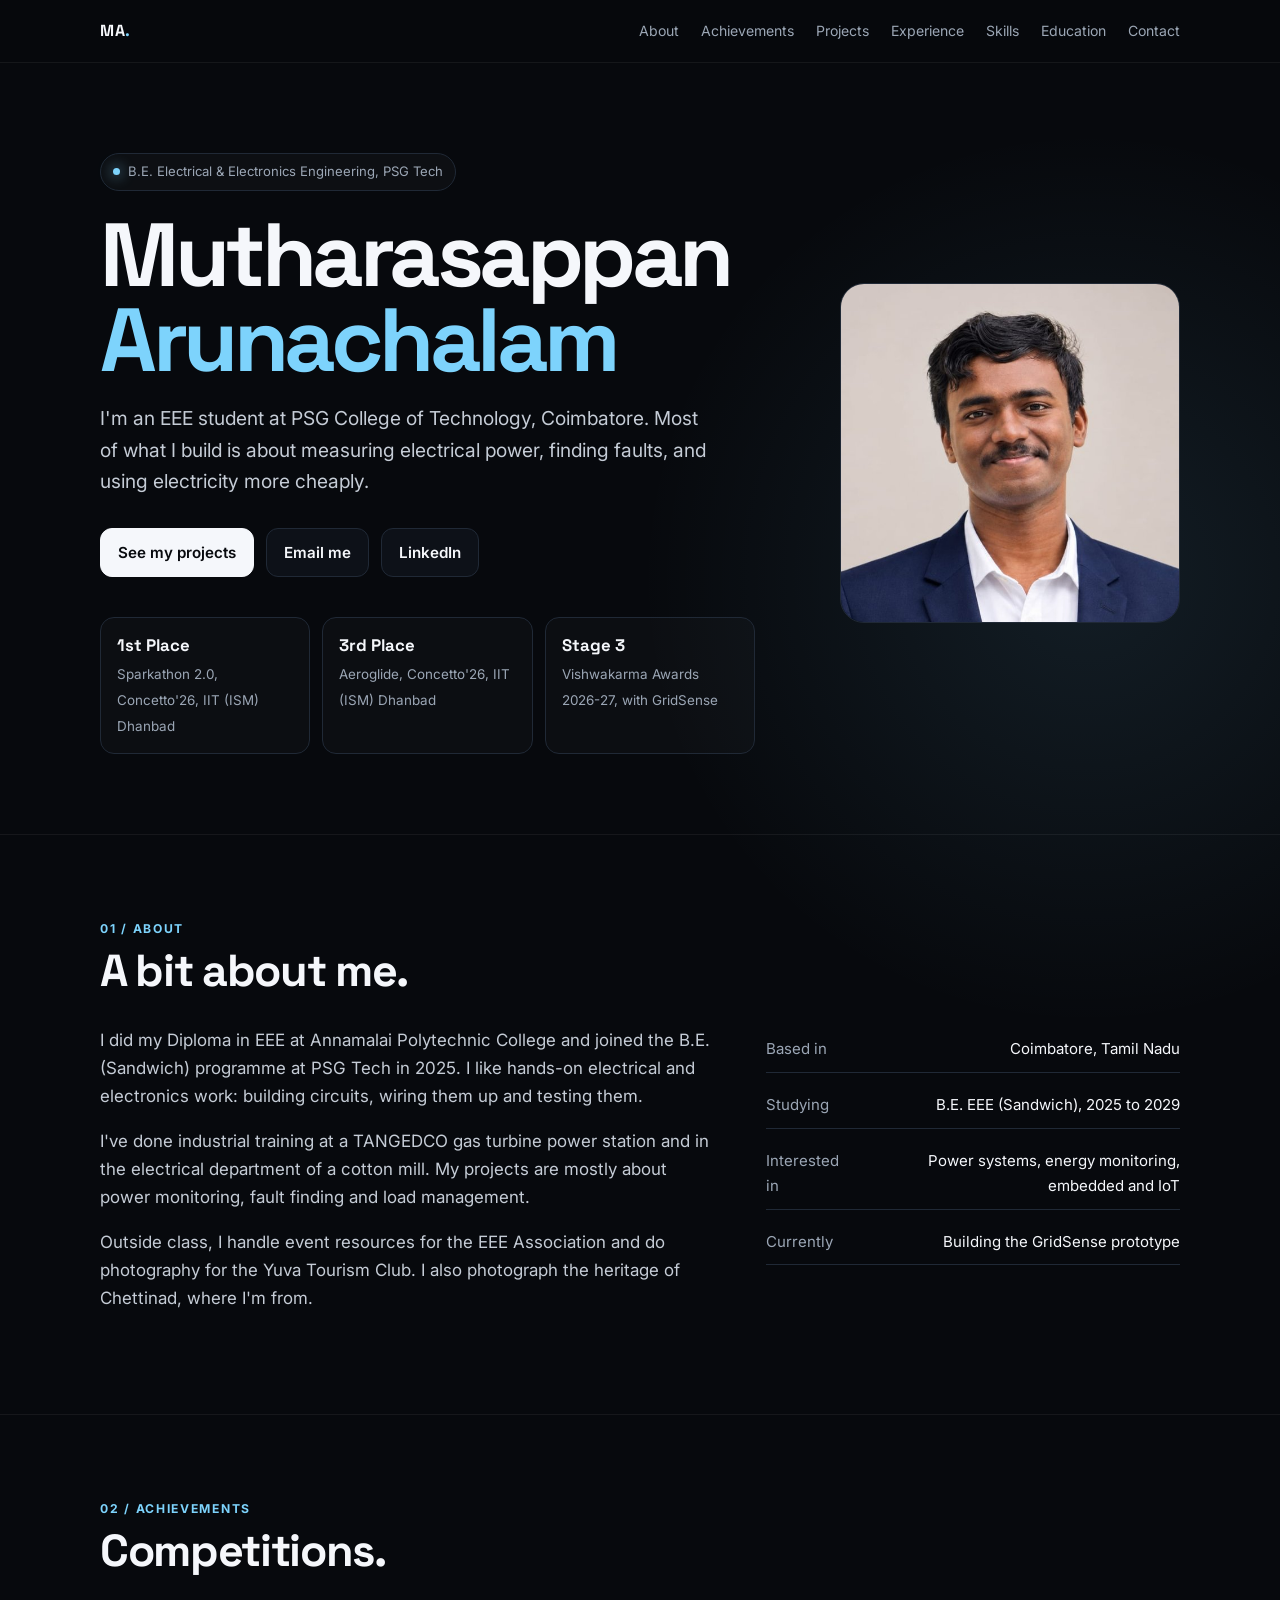
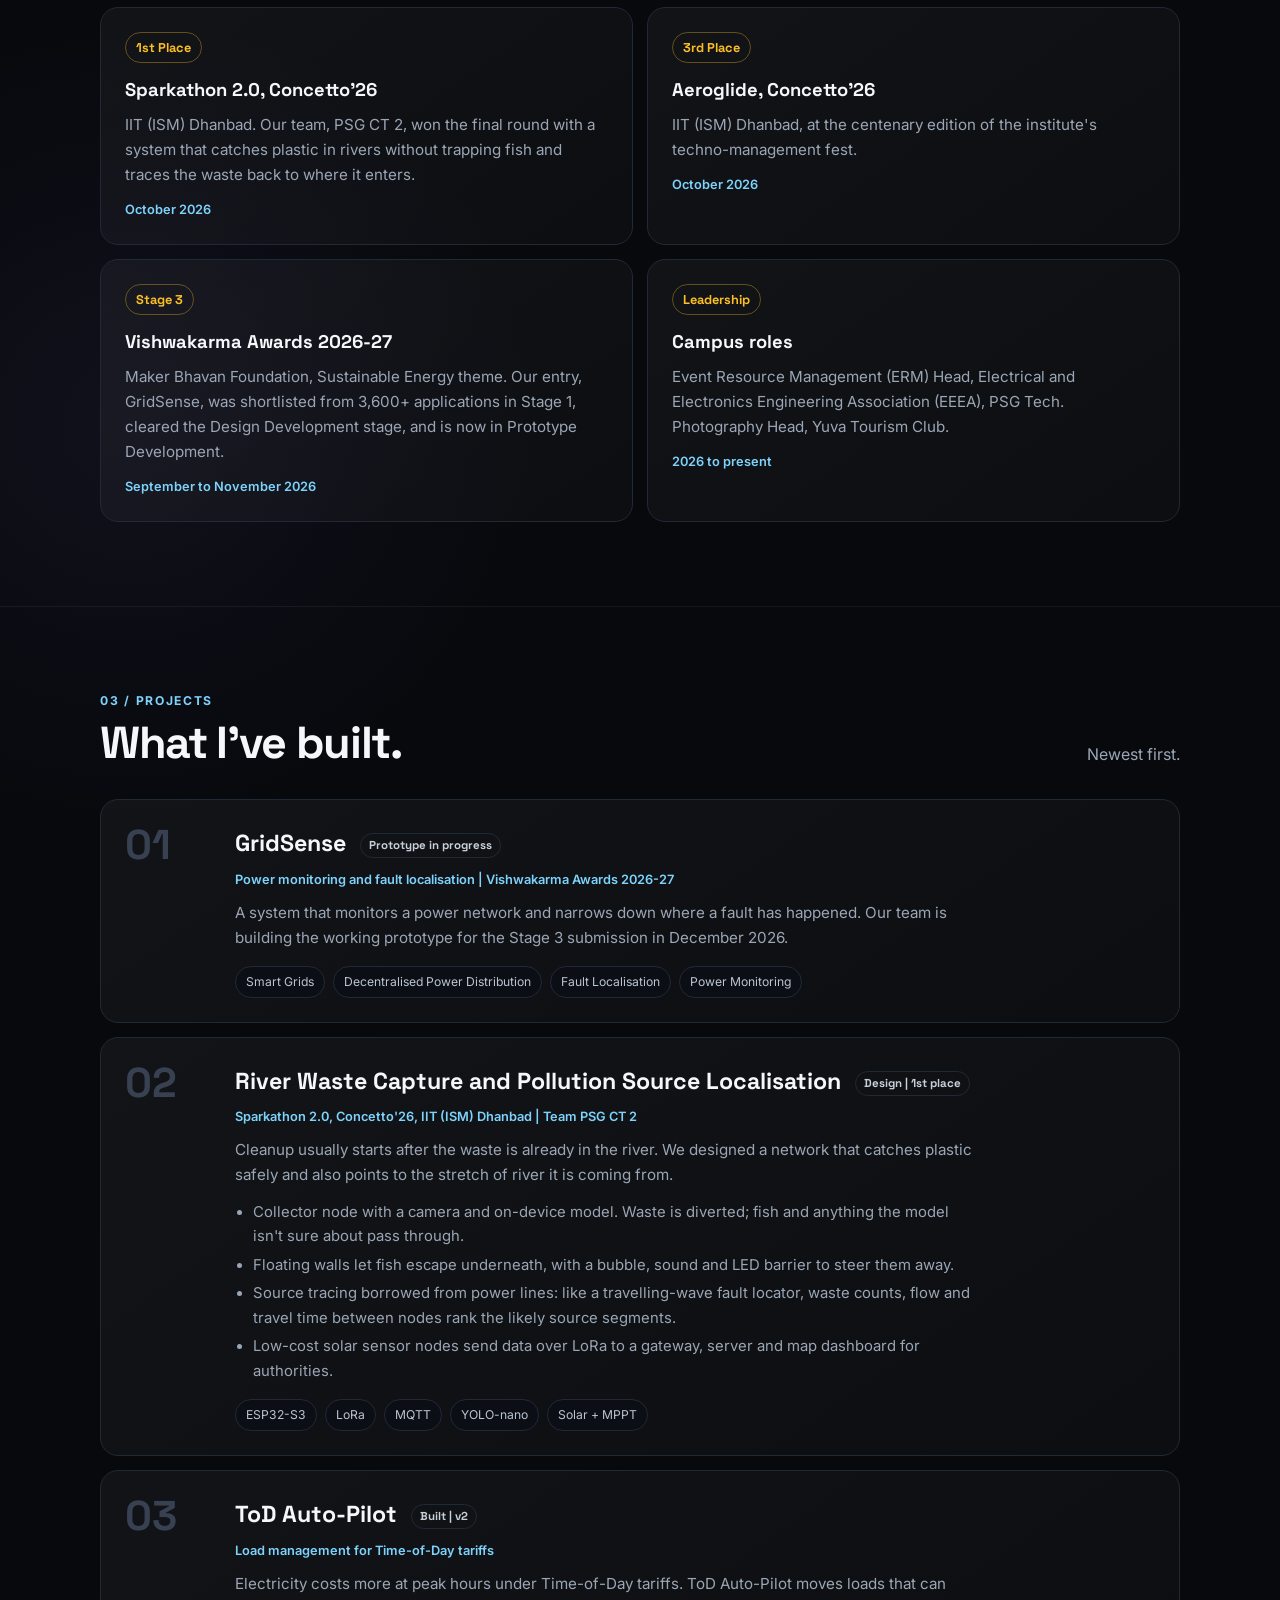
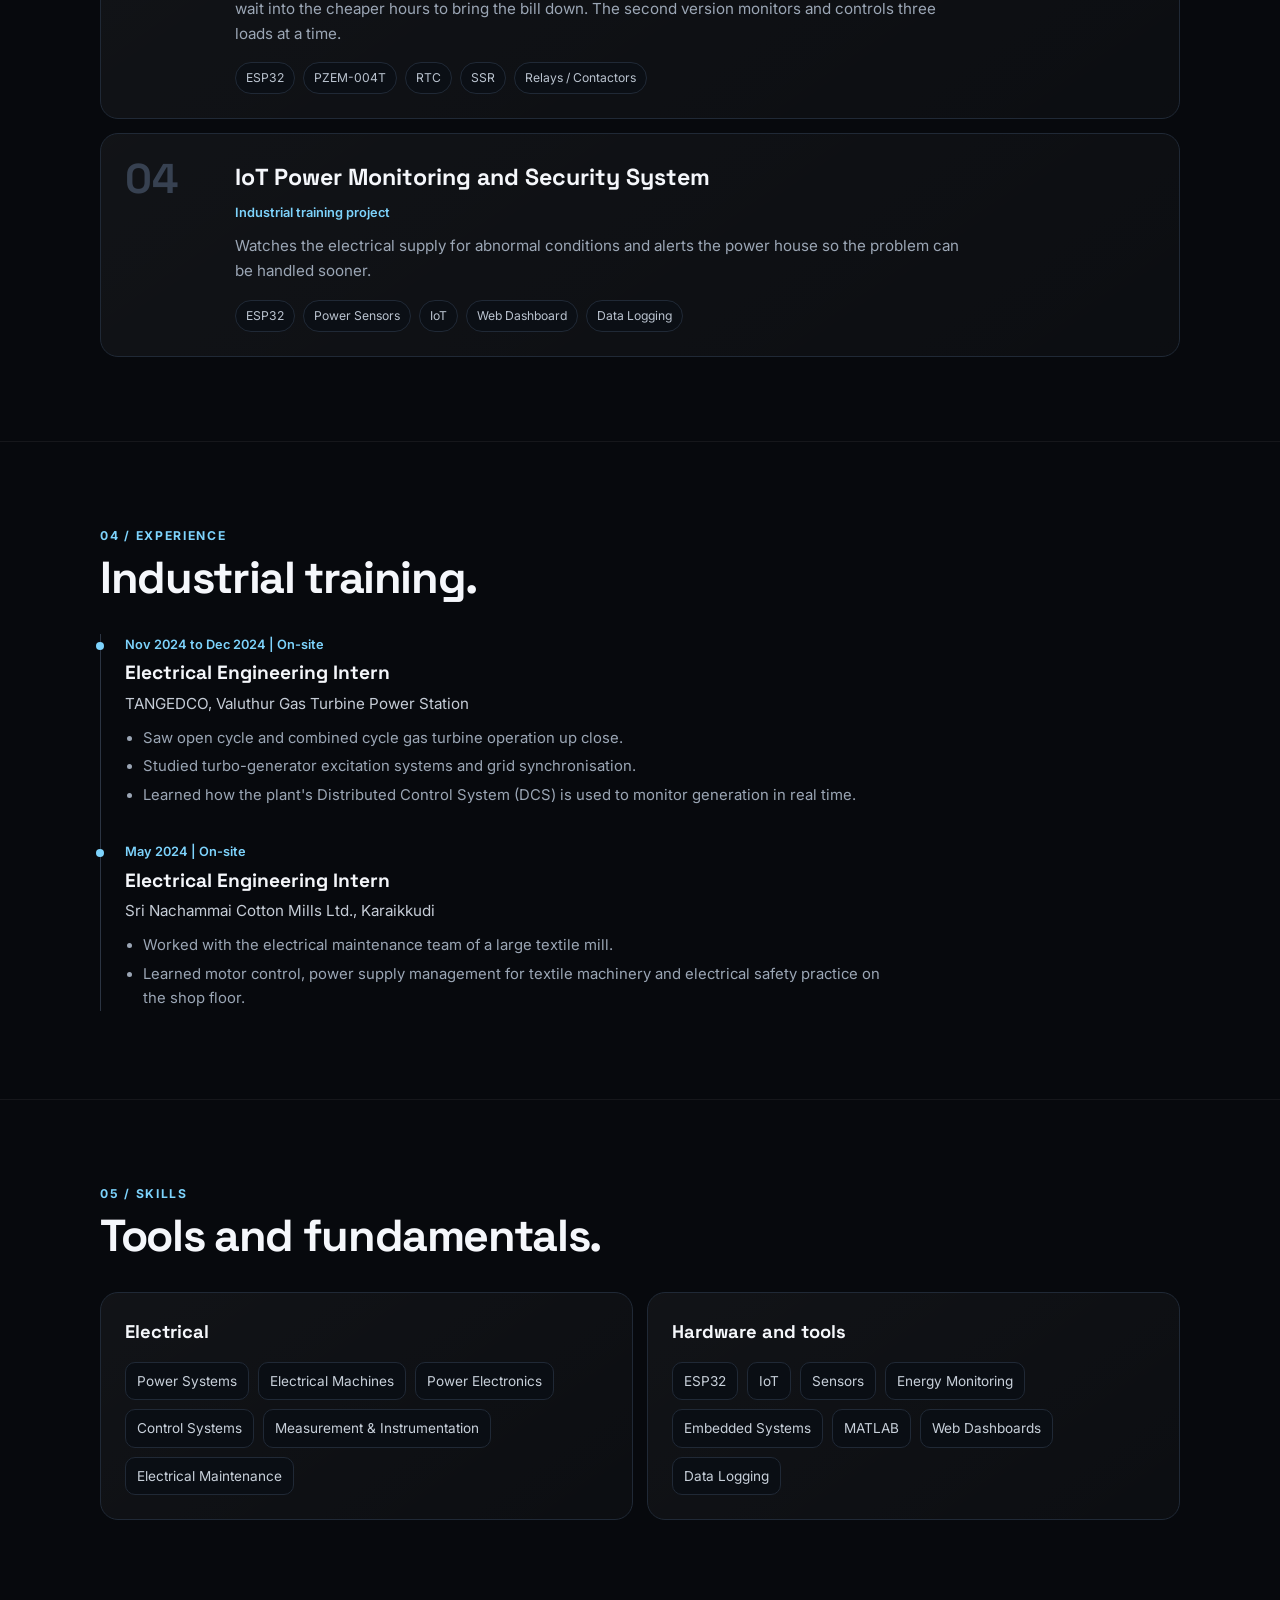
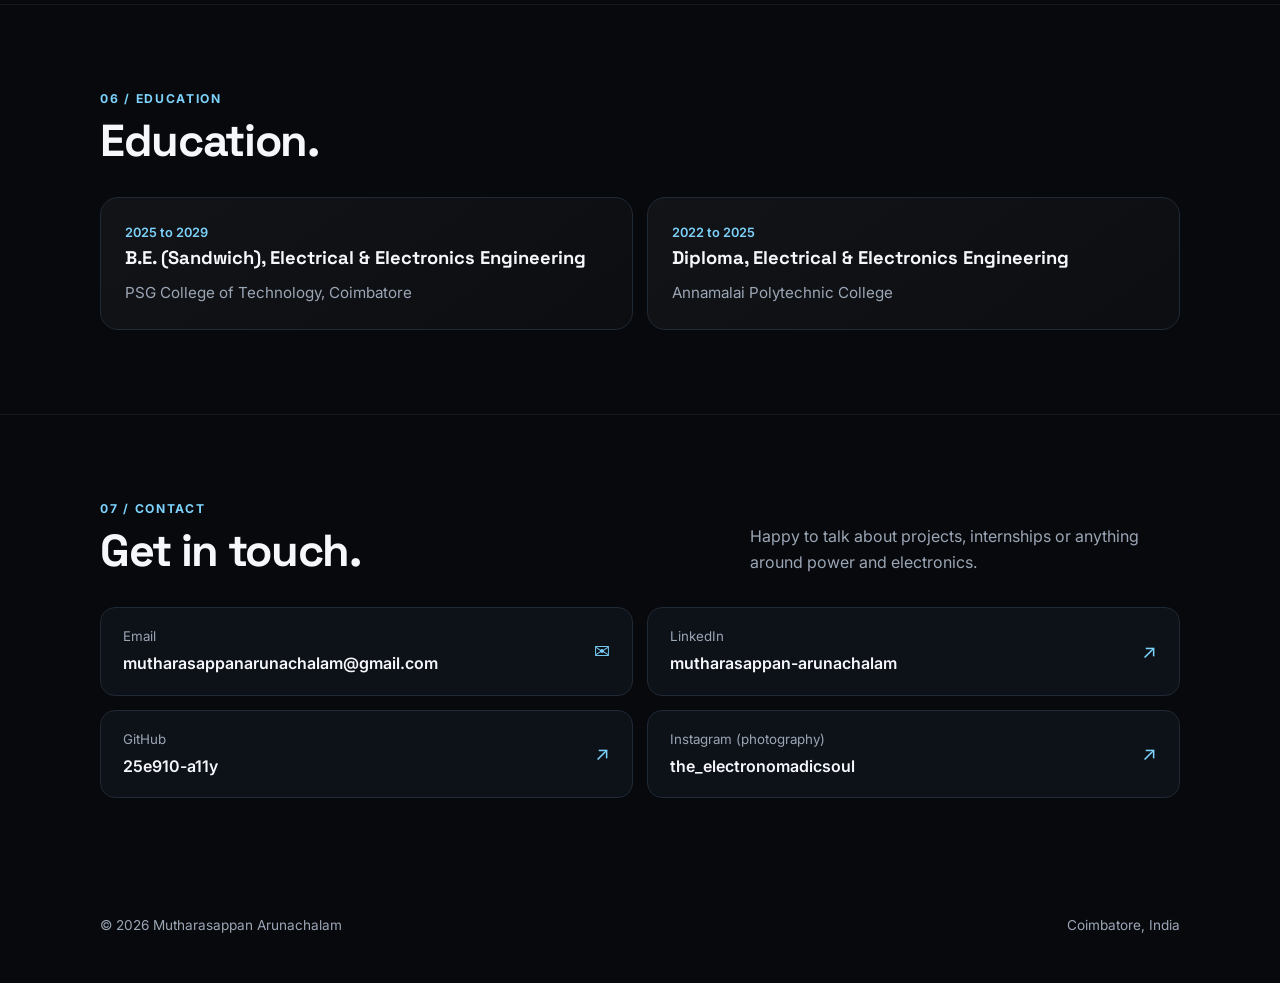
==== index.html @ 60a7ebf1 "Update portfolio: achievements, new projects, photo, experience, education - Add photo, highlights s" ====
<!DOCTYPE html>
<html lang="en">
<head>
  <meta charset="UTF-8">
  <meta name="viewport" content="width=device-width, initial-scale=1.0">
  <title>Mutharasappan Arunachalam | EEE, PSG Tech</title>
  <meta name="description" content="Mutharasappan Arunachalam, Electrical and Electronics Engineering student at PSG College of Technology, Coimbatore. Projects in power monitoring, fault localisation and load management.">

  <!-- Link preview on LinkedIn / WhatsApp -->
  <meta property="og:type" content="website">
  <meta property="og:title" content="Mutharasappan Arunachalam | EEE, PSG Tech">
  <meta property="og:description" content="EEE student at PSG College of Technology. GridSense (Vishwakarma Awards Stage 3), 1st at Sparkathon 2.0, Concetto'26.">
  <meta property="og:image" content="https://25e910-a11y.github.io/mutharasappan.github.io/assets/photo.jpg">
  <meta property="og:url" content="https://25e910-a11y.github.io/mutharasappan.github.io/">
  <meta name="twitter:card" content="summary">

  <link rel="icon" href="data:image/svg+xml,<svg xmlns='http://www.w3.org/2000/svg' viewBox='0 0 100 100'><rect width='100' height='100' rx='22' fill='%2307090d'/><text x='50' y='68' font-size='52' text-anchor='middle' fill='%237dd3fc' font-family='Arial' font-weight='700'>MA</text></svg>">

  <link rel="preconnect" href="https://fonts.googleapis.com">
  <link rel="preconnect" href="https://fonts.gstatic.com" crossorigin>
  <link href="https://fonts.googleapis.com/css2?family=Inter:wght@400;500;600;700&family=Space+Grotesk:wght@500;600;700&display=swap" rel="stylesheet">
  <style>
    :root{
      --bg:#07090d; --surface:#0d1118; --text:#f5f7fb;
      --muted:#9ba6b5; --line:#202936; --accent:#7dd3fc; --gold:#fbbf24;
      --max:1080px;
    }
    *{box-sizing:border-box}
    html{scroll-behavior:smooth;scroll-padding-top:70px}
    body{margin:0;background:
      radial-gradient(circle at 85% 10%, rgba(125,211,252,.10), transparent 28rem),
      radial-gradient(circle at 10% 35%, rgba(167,139,250,.06), transparent 26rem),
      var(--bg);color:var(--text);font-family:Inter,system-ui,sans-serif;line-height:1.65}
    a{color:inherit;text-decoration:none}
    img{max-width:100%;display:block}
    .wrap{width:min(calc(100% - 36px),var(--max));margin:auto}

    nav{position:sticky;top:0;z-index:10;background:rgba(7,9,13,.8);backdrop-filter:blur(16px);border-bottom:1px solid rgba(255,255,255,.06)}
    nav .inner{height:62px;display:flex;align-items:center;justify-content:space-between;gap:20px}
    .brand{font-family:"Space Grotesk";font-weight:700;letter-spacing:.04em;flex-shrink:0}
    .brand span{color:var(--accent)}
    .navlinks{display:flex;gap:22px;color:var(--muted);font-size:.88rem;overflow-x:auto;white-space:nowrap;scrollbar-width:none}
    .navlinks::-webkit-scrollbar{display:none}
    .navlinks a:hover{color:var(--text)}

    .hero{padding:90px 0 80px;display:grid;grid-template-columns:1.4fr .8fr;gap:50px;align-items:center}
    .eyebrow{display:inline-flex;gap:8px;align-items:center;padding:7px 12px;border:1px solid var(--line);border-radius:999px;color:var(--muted);font-size:.82rem;background:rgba(255,255,255,.025)}
    .dot{width:7px;height:7px;border-radius:50%;background:var(--accent);box-shadow:0 0 14px var(--accent)}
    h1{font-family:"Space Grotesk";font-size:clamp(2.8rem,7vw,5.6rem);line-height:.95;letter-spacing:-.05em;margin:22px 0 20px}
    h1 .accent{color:var(--accent)}
    .lead{font-size:clamp(1.02rem,1.8vw,1.2rem);color:#c5ccd6;max-width:620px;margin:0}
    .actions{display:flex;flex-wrap:wrap;gap:12px;margin-top:30px}
    .btn{padding:11px 17px;border:1px solid var(--line);border-radius:12px;background:var(--surface);font-weight:600;font-size:.95rem;transition:.2s}
    .btn:hover{transform:translateY(-2px);border-color:#3a4657}
    .btn.primary{background:var(--text);color:#080a0e;border-color:var(--text)}
    .photo{border-radius:24px;border:1px solid var(--line);overflow:hidden;aspect-ratio:1/1;max-width:340px;justify-self:end;width:100%}
    .photo img{width:100%;height:100%;object-fit:cover}

    .highlights{display:grid;grid-template-columns:repeat(3,1fr);gap:12px;margin-top:40px}
    .hl{border:1px solid var(--line);border-radius:14px;padding:14px 16px;background:rgba(255,255,255,.02)}
    .hl b{display:block;font-family:"Space Grotesk";font-size:1.05rem}
    .hl span{color:var(--muted);font-size:.84rem}

    section{padding:84px 0;border-top:1px solid rgba(255,255,255,.06)}
    .section-head{display:flex;justify-content:space-between;gap:30px;align-items:end;margin-bottom:32px}
    .kicker{color:var(--accent);font-size:.76rem;font-weight:700;letter-spacing:.14em;text-transform:uppercase}
    h2{font-family:"Space Grotesk";font-size:clamp(1.9rem,4vw,2.8rem);line-height:1.08;letter-spacing:-.03em;margin:8px 0 0}
    .section-head p{color:var(--muted);max-width:430px;margin:0}

    .about{display:grid;grid-template-columns:1.2fr .8fr;gap:46px}
    .about p{font-size:1.06rem;color:#c5ccd6;margin-top:0}
    .facts{display:grid;gap:10px;align-content:start}
    .fact{display:flex;justify-content:space-between;gap:16px;border-bottom:1px solid var(--line);padding:10px 0;font-size:.94rem}
    .fact span:first-child{color:var(--muted)}
    .fact span:last-child{text-align:right}

    .card{background:linear-gradient(145deg,rgba(255,255,255,.045),rgba(255,255,255,.018));border:1px solid var(--line);border-radius:18px;padding:24px}
    .card h3{font-family:"Space Grotesk";margin:0 0 6px;font-size:1.15rem}
    .card p{margin:0;color:var(--muted);font-size:.95rem}

    .awards{display:grid;grid-template-columns:repeat(2,1fr);gap:14px}
    .award .place{display:inline-block;font-family:"Space Grotesk";font-weight:700;font-size:.8rem;padding:4px 10px;border-radius:999px;border:1px solid rgba(251,191,36,.35);color:var(--gold);margin-bottom:12px}
    .award .when{color:var(--accent);font-size:.8rem;font-weight:600;margin-top:12px}

    .projects{display:grid;gap:14px}
    .project{display:grid;grid-template-columns:90px 1fr;gap:20px;align-items:start}
    .project-no{font-family:"Space Grotesk";font-size:2.6rem;color:#374151;font-weight:700;line-height:1}
    .project h3{font-size:1.45rem}
    .meta{color:var(--accent);font-size:.8rem;font-weight:600}
    .project p{margin-top:10px;max-width:740px}
    .project ul{margin:12px 0 0;padding-left:18px;color:var(--muted);font-size:.93rem;max-width:740px}
    .project li{margin-bottom:4px}
    .status{display:inline-block;margin-left:8px;font-size:.72rem;padding:2px 8px;border-radius:999px;border:1px solid var(--line);color:#c8d0da;vertical-align:middle}
    .chips{display:flex;flex-wrap:wrap;gap:8px;margin-top:16px}
    .chip{padding:5px 10px;border:1px solid var(--line);border-radius:999px;color:#bac3cf;font-size:.76rem;background:#0b0f15}

    .timeline{border-left:1px solid #2b3442;padding-left:24px}
    .timeline-item{position:relative;margin-bottom:34px}
    .timeline-item:last-child{margin-bottom:0}
    .timeline-item:before{content:"";position:absolute;left:-29px;top:8px;width:8px;height:8px;border-radius:50%;background:var(--accent)}
    .timeline-item h3{margin:2px 0 2px;font-family:"Space Grotesk";font-size:1.2rem}
    .timeline-item .org{color:#c5ccd6;font-size:.95rem}
    .timeline-item ul{margin:10px 0 0;padding-left:18px;color:var(--muted);font-size:.93rem;max-width:760px}
    .timeline-item li{margin-bottom:4px}

    .two{display:grid;grid-template-columns:repeat(2,1fr);gap:14px}
    .skill-list{display:flex;flex-wrap:wrap;gap:9px;margin-top:14px}
    .skill{padding:7px 11px;border-radius:10px;background:#0a0e14;border:1px solid var(--line);font-size:.85rem;color:#c8d0da}

    .connect{display:grid;grid-template-columns:1fr 1fr;gap:14px}
    .linkcard{display:flex;justify-content:space-between;align-items:center;gap:15px;padding:18px 22px;border:1px solid var(--line);background:var(--surface);border-radius:15px;transition:.2s;min-width:0}
    .linkcard:hover{border-color:#3a4657}
    .linkcard div{min-width:0}
    .linkcard small{display:block;color:var(--muted);margin-bottom:2px}
    .linkcard strong{display:block;overflow-wrap:anywhere;font-weight:600}
    .arrow{font-size:1.2rem;color:var(--accent)}
    footer{padding:32px 0 46px;color:var(--muted);font-size:.85rem;display:flex;justify-content:space-between;gap:20px;flex-wrap:wrap}

    @media(max-width:860px){
      .hero{grid-template-columns:1fr;padding-top:50px;gap:34px}
      .photo{justify-self:start;max-width:220px;order:-1}
      .highlights,.awards,.two,.about,.connect{grid-template-columns:1fr}
      .section-head{display:block}.section-head p{margin-top:12px}
      .project{grid-template-columns:1fr;gap:6px}.project-no{font-size:1.8rem}
      .navlinks{gap:16px;font-size:.84rem}
    }
  </style>
</head>
<body>
<nav>
  <div class="wrap inner">
    <a class="brand" href="#">MA<span>.</span></a>
    <div class="navlinks">
      <a href="#about">About</a>
      <a href="#achievements">Achievements</a>
      <a href="#projects">Projects</a>
      <a href="#experience">Experience</a>
      <a href="#skills">Skills</a>
      <a href="#education">Education</a>
      <a href="#connect">Contact</a>
    </div>
  </div>
</nav>

<main>
  <header class="hero wrap">
    <div>
      <div class="eyebrow"><span class="dot"></span> B.E. Electrical &amp; Electronics Engineering, PSG Tech</div>
      <h1>Mutharasappan <span class="accent">Arunachalam</span></h1>
      <p class="lead">I'm an EEE student at PSG College of Technology, Coimbatore. Most of what I build is about measuring electrical power, finding faults, and using electricity more cheaply.</p>
      <div class="actions">
        <a class="btn primary" href="#projects">See my projects</a>
        <a class="btn" href="mailto:mutharasappanarunachalam@gmail.com">Email me</a>
        <a class="btn" href="https://www.linkedin.com/in/mutharasappan-arunachalam/" target="_blank" rel="noopener">LinkedIn</a>
      </div>
      <div class="highlights">
        <div class="hl"><b>1st Place</b><span>Sparkathon 2.0, Concetto'26, IIT (ISM) Dhanbad</span></div>
        <div class="hl"><b>3rd Place</b><span>Aeroglide, Concetto'26, IIT (ISM) Dhanbad</span></div>
        <div class="hl"><b>Stage 3</b><span>Vishwakarma Awards 2026-27, with GridSense</span></div>
      </div>
    </div>
    <div class="photo"><img src="assets/photo.jpg" alt="Photo of Mutharasappan Arunachalam" width="600" height="600"></div>
  </header>

  <section id="about">
    <div class="wrap">
      <div class="section-head">
        <div><div class="kicker">01 / About</div><h2>A bit about me.</h2></div>
      </div>
      <div class="about">
        <div>
          <p>I did my Diploma in EEE at Annamalai Polytechnic College and joined the B.E. (Sandwich) programme at PSG Tech in 2025. I like hands-on electrical and electronics work: building circuits, wiring them up and testing them.</p>
          <p>I've done industrial training at a TANGEDCO gas turbine power station and in the electrical department of a cotton mill. My projects are mostly about power monitoring, fault finding and load management.</p>
          <p>Outside class, I handle event resources for the EEE Association and do photography for the Yuva Tourism Club. I also photograph the heritage of Chettinad, where I'm from.</p>
        </div>
        <div class="facts">
          <div class="fact"><span>Based in</span><span>Coimbatore, Tamil Nadu</span></div>
          <div class="fact"><span>Studying</span><span>B.E. EEE (Sandwich), 2025 to 2029</span></div>
          <div class="fact"><span>Interested in</span><span>Power systems, energy monitoring, embedded and IoT</span></div>
          <div class="fact"><span>Currently</span><span>Building the GridSense prototype</span></div>
        </div>
      </div>
    </div>
  </section>

  <section id="achievements">
    <div class="wrap">
      <div class="section-head">
        <div><div class="kicker">02 / Achievements</div><h2>Competitions.</h2></div>
      </div>
      <div class="awards">
        <div class="card award">
          <div class="place">1st Place</div>
          <h3>Sparkathon 2.0, Concetto'26</h3>
          <p>IIT (ISM) Dhanbad. Our team, PSG CT 2, won the final round with a system that catches plastic in rivers without trapping fish and traces the waste back to where it enters.</p>
          <div class="when">October 2026</div>
        </div>
        <div class="card award">
          <div class="place">3rd Place</div>
          <h3>Aeroglide, Concetto'26</h3>
          <p>IIT (ISM) Dhanbad, at the centenary edition of the institute's techno-management fest.</p>
          <div class="when">October 2026</div>
        </div>
        <div class="card award">
          <div class="place">Stage 3</div>
          <h3>Vishwakarma Awards 2026-27</h3>
          <p>Maker Bhavan Foundation, Sustainable Energy theme. Our entry, GridSense, was shortlisted from 3,600+ applications in Stage 1, cleared the Design Development stage, and is now in Prototype Development.</p>
          <div class="when">September to November 2026</div>
        </div>
        <div class="card award">
          <div class="place">Leadership</div>
          <h3>Campus roles</h3>
          <p>Event Resource Management (ERM) Head, Electrical and Electronics Engineering Association (EEEA), PSG Tech. Photography Head, Yuva Tourism Club.</p>
          <div class="when">2026 to present</div>
        </div>
      </div>
    </div>
  </section>

  <section id="projects">
    <div class="wrap">
      <div class="section-head">
        <div><div class="kicker">03 / Projects</div><h2>What I've built.</h2></div>
        <p>Newest first.</p>
      </div>

      <div class="projects">
        <article class="card project">
          <div class="project-no">01</div>
          <div>
            <h3>GridSense <span class="status">Prototype in progress</span></h3>
            <div class="meta">Power monitoring and fault localisation | Vishwakarma Awards 2026-27</div>
            <p>A system that monitors a power network and narrows down where a fault has happened. Our team is building the working prototype for the Stage 3 submission in December 2026.</p>
            <div class="chips"><span class="chip">Smart Grids</span><span class="chip">Decentralised Power Distribution</span><span class="chip">Fault Localisation</span><span class="chip">Power Monitoring</span></div>
          </div>
        </article>

        <article class="card project">
          <div class="project-no">02</div>
          <div>
            <h3>River Waste Capture and Pollution Source Localisation <span class="status">Design | 1st place</span></h3>
            <div class="meta">Sparkathon 2.0, Concetto'26, IIT (ISM) Dhanbad | Team PSG CT 2</div>
            <p>Cleanup usually starts after the waste is already in the river. We designed a network that catches plastic safely and also points to the stretch of river it is coming from.</p>
            <ul>
              <li>Collector node with a camera and on-device model. Waste is diverted; fish and anything the model isn't sure about pass through.</li>
              <li>Floating walls let fish escape underneath, with a bubble, sound and LED barrier to steer them away.</li>
              <li>Source tracing borrowed from power lines: like a travelling-wave fault locator, waste counts, flow and travel time between nodes rank the likely source segments.</li>
              <li>Low-cost solar sensor nodes send data over LoRa to a gateway, server and map dashboard for authorities.</li>
            </ul>
            <div class="chips"><span class="chip">ESP32-S3</span><span class="chip">LoRa</span><span class="chip">MQTT</span><span class="chip">YOLO-nano</span><span class="chip">Solar + MPPT</span></div>
          </div>
        </article>

        <article class="card project">
          <div class="project-no">03</div>
          <div>
            <h3>ToD Auto-Pilot <span class="status">Built | v2</span></h3>
            <div class="meta">Load management for Time-of-Day tariffs</div>
            <p>Electricity costs more at peak hours under Time-of-Day tariffs. ToD Auto-Pilot moves loads that can wait into the cheaper hours to bring the bill down. The second version monitors and controls three loads at a time.</p>
            <div class="chips"><span class="chip">ESP32</span><span class="chip">PZEM-004T</span><span class="chip">RTC</span><span class="chip">SSR</span><span class="chip">Relays / Contactors</span></div>
          </div>
        </article>

        <article class="card project">
          <div class="project-no">04</div>
          <div>
            <h3>IoT Power Monitoring and Security System</h3>
            <div class="meta">Industrial training project</div>
            <p>Watches the electrical supply for abnormal conditions and alerts the power house so the problem can be handled sooner.</p>
            <div class="chips"><span class="chip">ESP32</span><span class="chip">Power Sensors</span><span class="chip">IoT</span><span class="chip">Web Dashboard</span><span class="chip">Data Logging</span></div>
          </div>
        </article>
      </div>
    </div>
  </section>

  <section id="experience">
    <div class="wrap">
      <div class="section-head">
        <div><div class="kicker">04 / Experience</div><h2>Industrial training.</h2></div>
      </div>
      <div class="timeline">
        <div class="timeline-item">
          <div class="meta">Nov 2024 to Dec 2024 | On-site</div>
          <h3>Electrical Engineering Intern</h3>
          <div class="org">TANGEDCO, Valuthur Gas Turbine Power Station</div>
          <ul>
            <li>Saw open cycle and combined cycle gas turbine operation up close.</li>
            <li>Studied turbo-generator excitation systems and grid synchronisation.</li>
            <li>Learned how the plant's Distributed Control System (DCS) is used to monitor generation in real time.</li>
          </ul>
        </div>
        <div class="timeline-item">
          <div class="meta">May 2024 | On-site</div>
          <h3>Electrical Engineering Intern</h3>
          <div class="org">Sri Nachammai Cotton Mills Ltd., Karaikkudi</div>
          <ul>
            <li>Worked with the electrical maintenance team of a large textile mill.</li>
            <li>Learned motor control, power supply management for textile machinery and electrical safety practice on the shop floor.</li>
          </ul>
        </div>
      </div>
    </div>
  </section>

  <section id="skills">
    <div class="wrap">
      <div class="section-head">
        <div><div class="kicker">05 / Skills</div><h2>Tools and fundamentals.</h2></div>
      </div>
      <div class="two">
        <div class="card">
          <h3>Electrical</h3>
          <div class="skill-list">
            <span class="skill">Power Systems</span><span class="skill">Electrical Machines</span><span class="skill">Power Electronics</span><span class="skill">Control Systems</span><span class="skill">Measurement &amp; Instrumentation</span><span class="skill">Electrical Maintenance</span>
          </div>
        </div>
        <div class="card">
          <h3>Hardware and tools</h3>
          <div class="skill-list">
            <span class="skill">ESP32</span><span class="skill">IoT</span><span class="skill">Sensors</span><span class="skill">Energy Monitoring</span><span class="skill">Embedded Systems</span><span class="skill">MATLAB</span><span class="skill">Web Dashboards</span><span class="skill">Data Logging</span>
          </div>
        </div>
      </div>
    </div>
  </section>

  <section id="education">
    <div class="wrap">
      <div class="section-head">
        <div><div class="kicker">06 / Education</div><h2>Education.</h2></div>
      </div>
      <div class="two">
        <div class="card">
          <div class="meta">2025 to 2029</div>
          <h3>B.E. (Sandwich), Electrical &amp; Electronics Engineering</h3>
          <p>PSG College of Technology, Coimbatore</p>
        </div>
        <div class="card">
          <div class="meta">2022 to 2025</div>
          <h3>Diploma, Electrical &amp; Electronics Engineering</h3>
          <p>Annamalai Polytechnic College</p>
        </div>
      </div>
    </div>
  </section>

  <section id="connect">
    <div class="wrap">
      <div class="section-head">
        <div><div class="kicker">07 / Contact</div><h2>Get in touch.</h2></div>
        <p>Happy to talk about projects, internships or anything around power and electronics.</p>
      </div>
      <div class="connect">
        <a class="linkcard" href="mailto:mutharasappanarunachalam@gmail.com">
          <div><small>Email</small><strong>mutharasappanarunachalam@gmail.com</strong></div><span class="arrow">✉</span>
        </a>
        <a class="linkcard" href="https://www.linkedin.com/in/mutharasappan-arunachalam/" target="_blank" rel="noopener">
          <div><small>LinkedIn</small><strong>mutharasappan-arunachalam</strong></div><span class="arrow">↗</span>
        </a>
        <a class="linkcard" href="https://github.com/25e910-a11y" target="_blank" rel="noopener">
          <div><small>GitHub</small><strong>25e910-a11y</strong></div><span class="arrow">↗</span>
        </a>
        <a class="linkcard" href="https://www.instagram.com/the_electronomadicsoul/" target="_blank" rel="noopener">
          <div><small>Instagram (photography)</small><strong>the_electronomadicsoul</strong></div><span class="arrow">↗</span>
        </a>
      </div>
    </div>
  </section>
</main>

<footer class="wrap">
  <span>© 2026 Mutharasappan Arunachalam</span>
  <span>Coimbatore, India</span>
</footer>
</body>
</html>
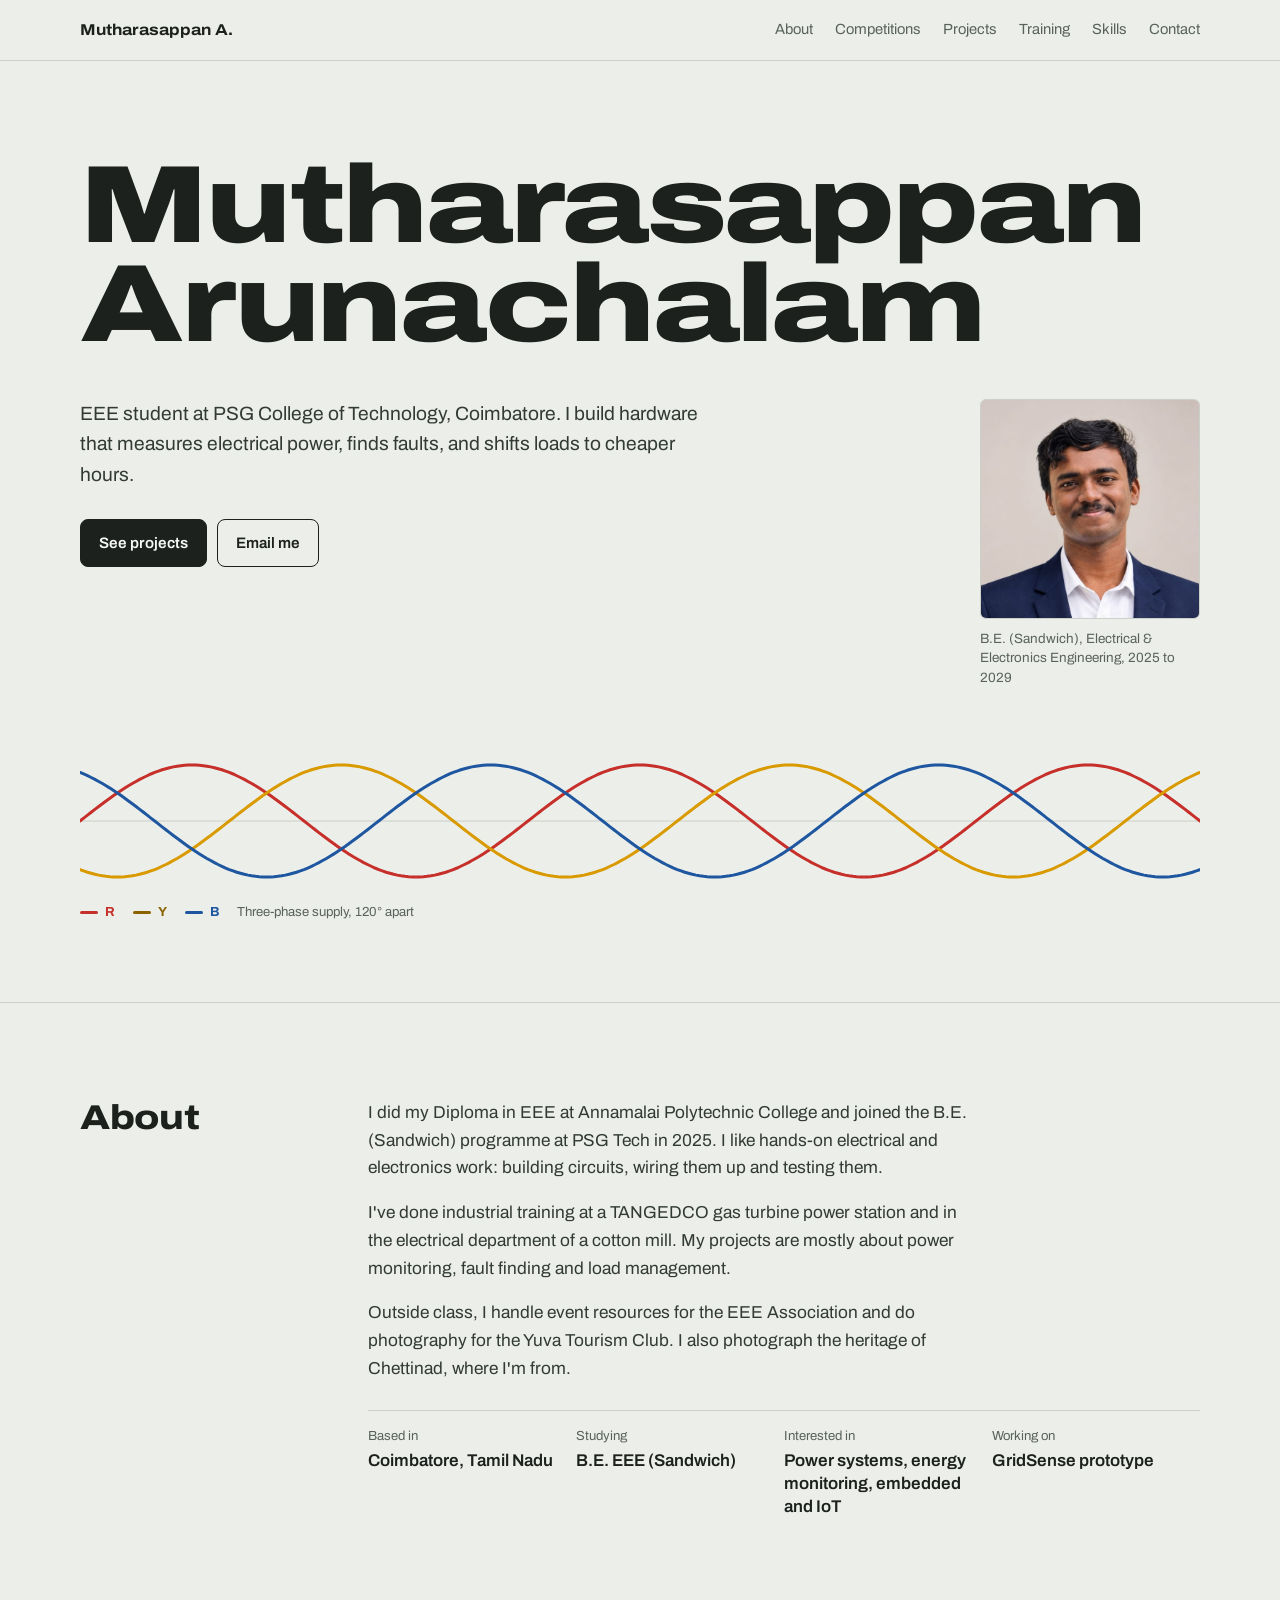
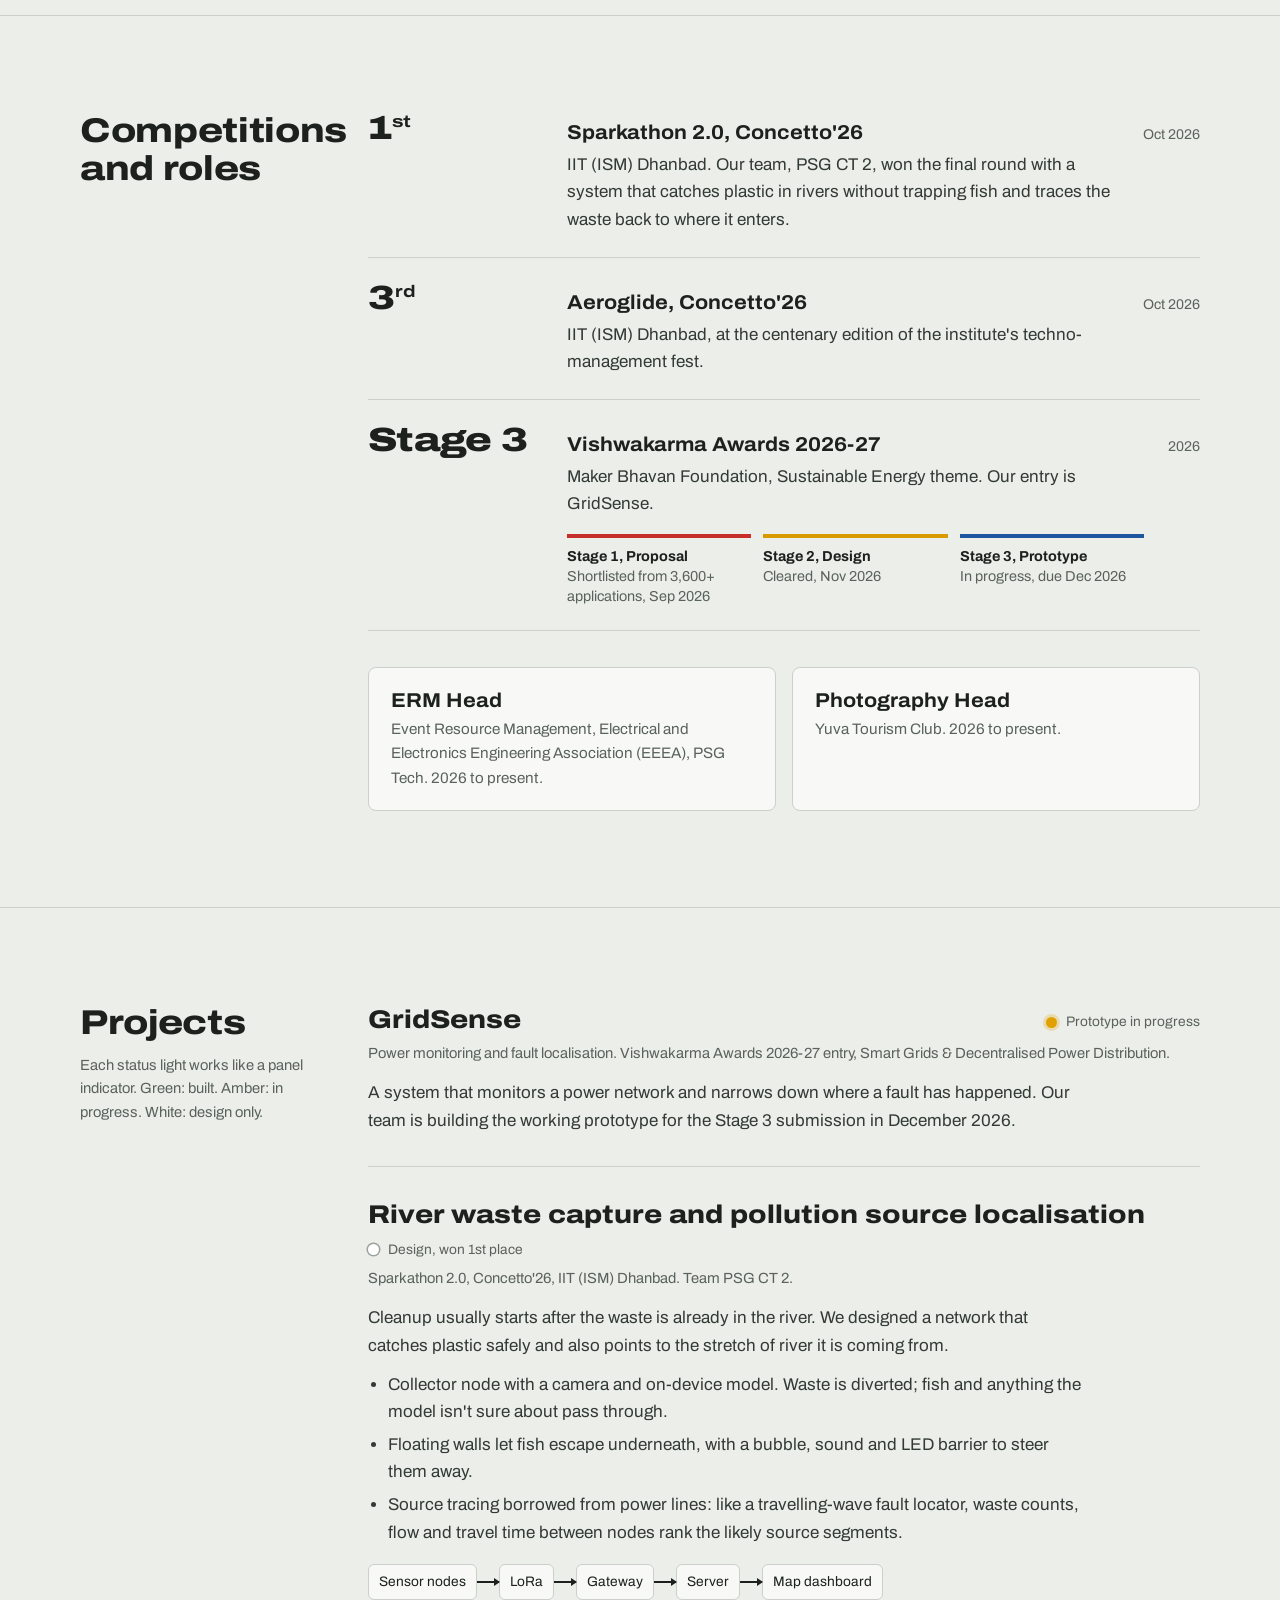
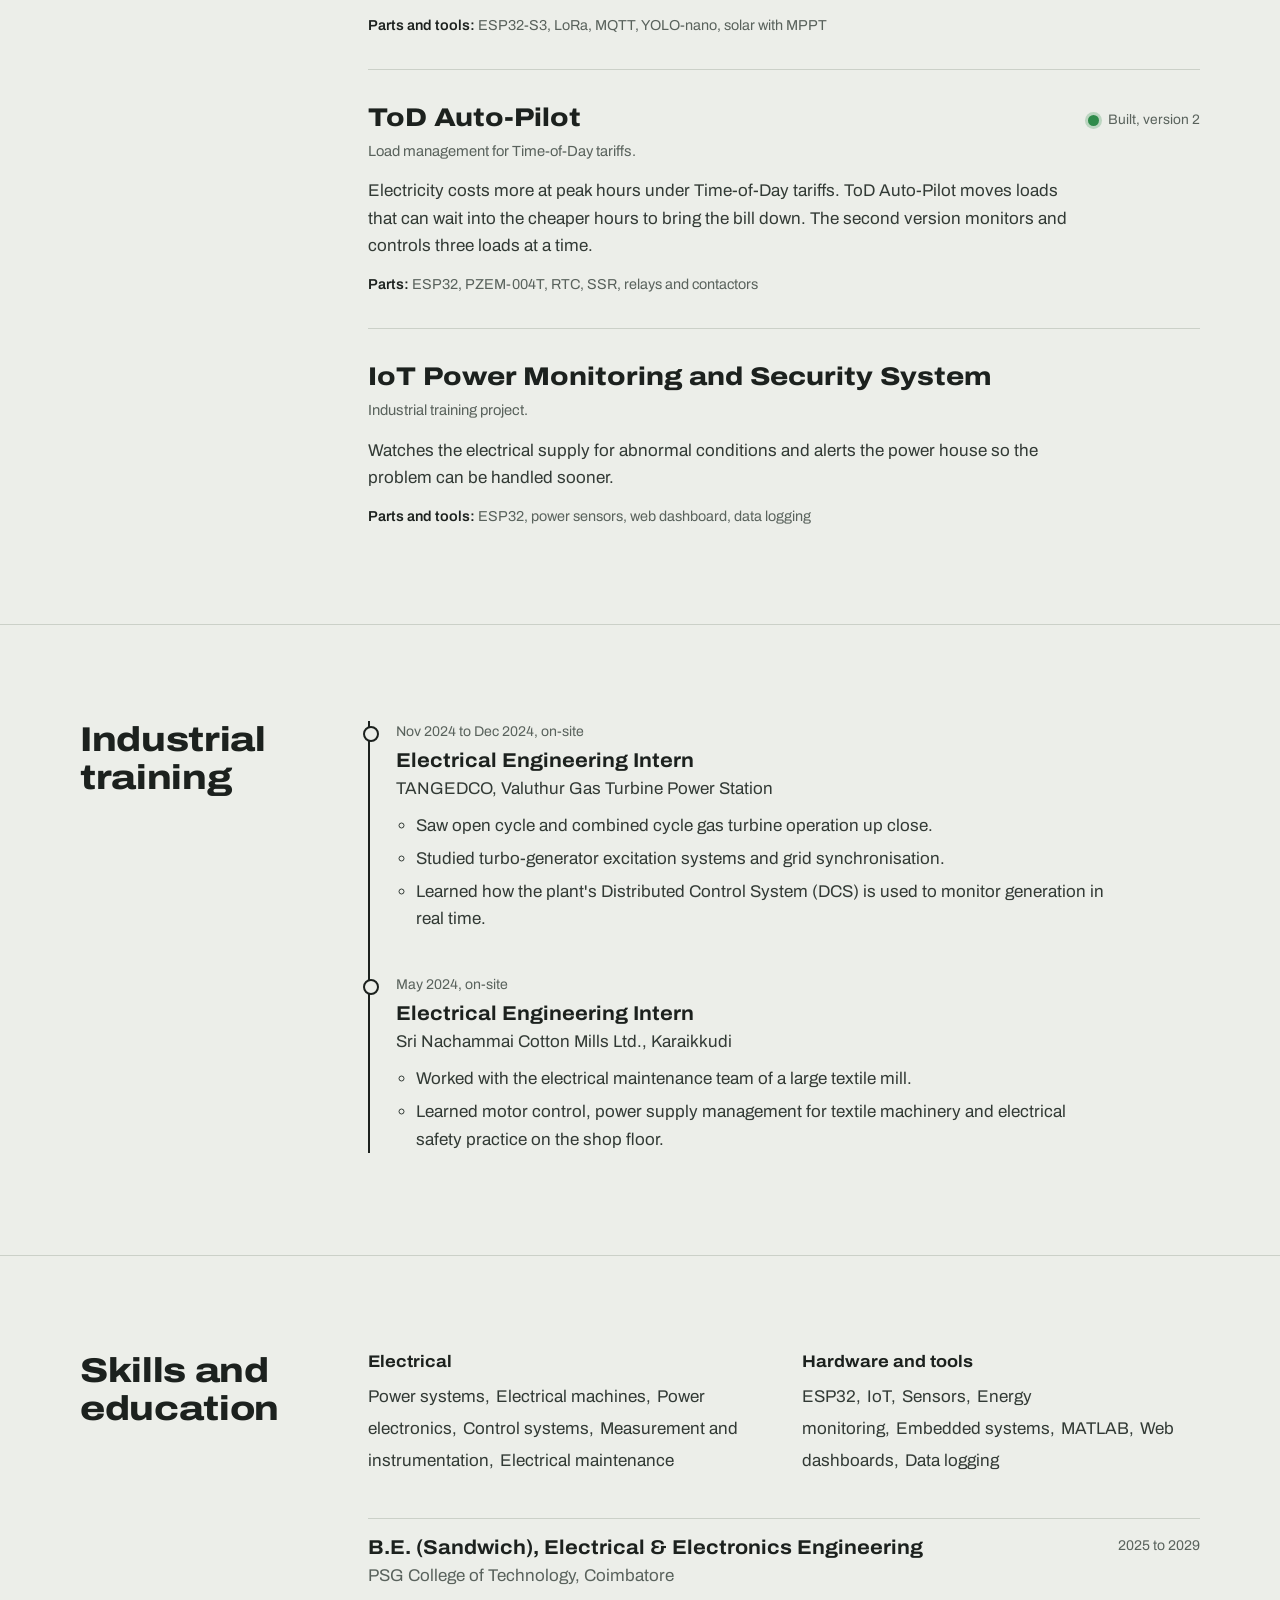
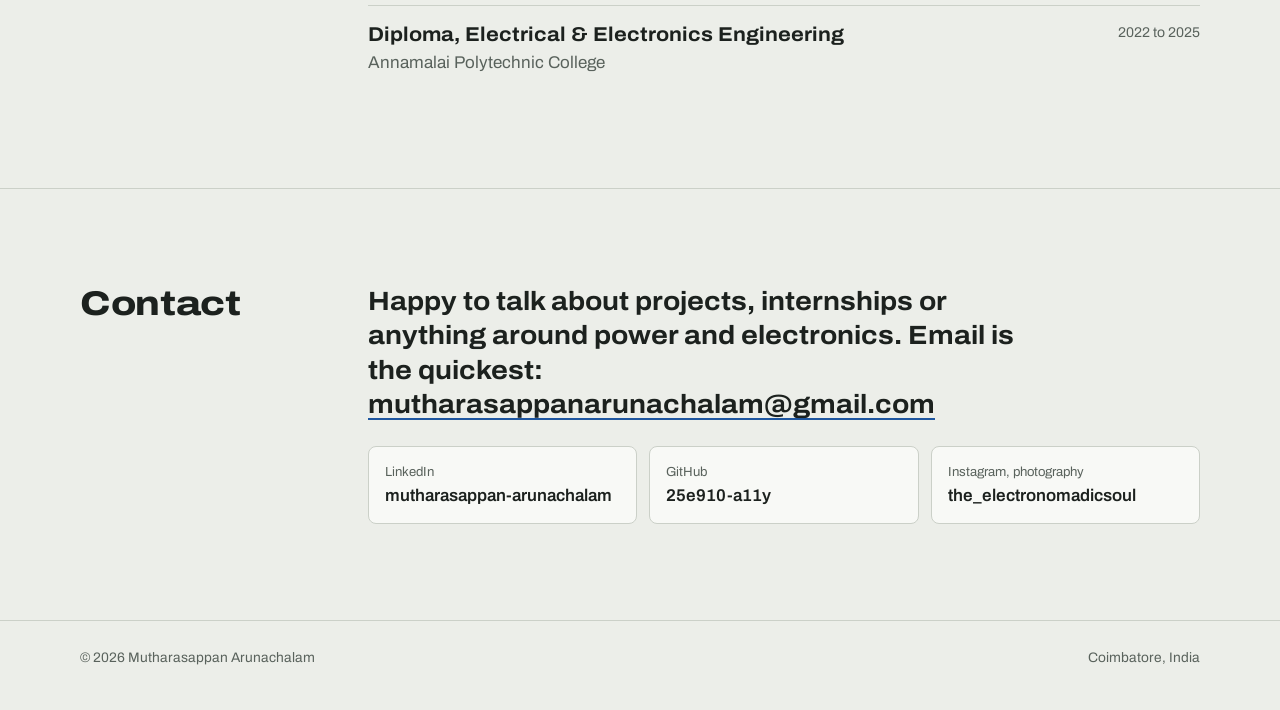
==== commit b7414cfa: "Redesign portfolio: switchgear palette, three-phase waveform hero - Light panel-grey palette with R/" ====
--- a/index.html
+++ b/index.html
@@ -5,8 +5,8 @@
   <meta name="viewport" content="width=device-width, initial-scale=1.0">
   <title>Mutharasappan Arunachalam | EEE, PSG Tech</title>
   <meta name="description" content="Mutharasappan Arunachalam, Electrical and Electronics Engineering student at PSG College of Technology, Coimbatore. Projects in power monitoring, fault localisation and load management.">
-
-  <!-- Link preview on LinkedIn / WhatsApp -->
+  <meta name="theme-color" content="#ECEEE9">
+
   <meta property="og:type" content="website">
   <meta property="og:title" content="Mutharasappan Arunachalam | EEE, PSG Tech">
   <meta property="og:description" content="EEE student at PSG College of Technology. GridSense (Vishwakarma Awards Stage 3), 1st at Sparkathon 2.0, Concetto'26.">
@@ -14,364 +14,471 @@
   <meta property="og:url" content="https://25e910-a11y.github.io/mutharasappan.github.io/">
   <meta name="twitter:card" content="summary">
 
-  <link rel="icon" href="data:image/svg+xml,<svg xmlns='http://www.w3.org/2000/svg' viewBox='0 0 100 100'><rect width='100' height='100' rx='22' fill='%2307090d'/><text x='50' y='68' font-size='52' text-anchor='middle' fill='%237dd3fc' font-family='Arial' font-weight='700'>MA</text></svg>">
+  <link rel="icon" href="data:image/svg+xml,<svg xmlns='http://www.w3.org/2000/svg' viewBox='0 0 64 64'><rect width='64' height='64' rx='12' fill='%231C211E'/><path d='M8 32 Q17 12 26 32 T44 32 T62 32' fill='none' stroke='%23C62F2A' stroke-width='5' stroke-linecap='round'/><path d='M2 32 Q11 52 20 32 T38 32 T56 32' fill='none' stroke='%23E0A100' stroke-width='5' stroke-linecap='round'/></svg>">
 
   <link rel="preconnect" href="https://fonts.googleapis.com">
   <link rel="preconnect" href="https://fonts.gstatic.com" crossorigin>
-  <link href="https://fonts.googleapis.com/css2?family=Inter:wght@400;500;600;700&family=Space+Grotesk:wght@500;600;700&display=swap" rel="stylesheet">
+  <link href="https://fonts.googleapis.com/css2?family=Archivo:wdth,wght@62..125,300..900&display=swap" rel="stylesheet">
+
   <style>
+    /*
+      Design notes
+      - Palette from Indian switchgear: light panel grey, insulator white,
+        and the R / Y / B phase colours. Phase colours appear only where they
+        mean something: the waveform and the three competition stages.
+      - Project status lamps follow panel indicator convention:
+        green = built, amber = in progress, white = design only.
+      - One typeface, Archivo: expanded width for display, normal width for text.
+    */
     :root{
-      --bg:#07090d; --surface:#0d1118; --text:#f5f7fb;
-      --muted:#9ba6b5; --line:#202936; --accent:#7dd3fc; --gold:#fbbf24;
-      --max:1080px;
+      --panel:#ECEEE9;
+      --white:#F8F9F6;
+      --ink:#1C211E;
+      --text:#323a35;
+      --muted:#59625C;
+      --rule:#CBD0C8;
+      --r:#C62F2A;
+      --y:#D99A00;
+      --b:#1E56A0;
+      --lamp-green:#2E8B4A;
+      --lamp-amber:#E0A100;
+      --max:1120px;
+      --gutter:clamp(18px,4vw,40px);
     }
     *{box-sizing:border-box}
-    html{scroll-behavior:smooth;scroll-padding-top:70px}
-    body{margin:0;background:
-      radial-gradient(circle at 85% 10%, rgba(125,211,252,.10), transparent 28rem),
-      radial-gradient(circle at 10% 35%, rgba(167,139,250,.06), transparent 26rem),
-      var(--bg);color:var(--text);font-family:Inter,system-ui,sans-serif;line-height:1.65}
-    a{color:inherit;text-decoration:none}
+    html{scroll-behavior:smooth;scroll-padding-top:72px;-webkit-text-size-adjust:100%}
+    body{margin:0;background:var(--panel);color:var(--ink);
+      font-family:Archivo,"Helvetica Neue",Arial,sans-serif;font-size:17px;line-height:1.6;
+      font-variation-settings:"wdth" 100}
+    a{color:inherit}
     img{max-width:100%;display:block}
-    .wrap{width:min(calc(100% - 36px),var(--max));margin:auto}
-
-    nav{position:sticky;top:0;z-index:10;background:rgba(7,9,13,.8);backdrop-filter:blur(16px);border-bottom:1px solid rgba(255,255,255,.06)}
-    nav .inner{height:62px;display:flex;align-items:center;justify-content:space-between;gap:20px}
-    .brand{font-family:"Space Grotesk";font-weight:700;letter-spacing:.04em;flex-shrink:0}
-    .brand span{color:var(--accent)}
-    .navlinks{display:flex;gap:22px;color:var(--muted);font-size:.88rem;overflow-x:auto;white-space:nowrap;scrollbar-width:none}
-    .navlinks::-webkit-scrollbar{display:none}
-    .navlinks a:hover{color:var(--text)}
-
-    .hero{padding:90px 0 80px;display:grid;grid-template-columns:1.4fr .8fr;gap:50px;align-items:center}
-    .eyebrow{display:inline-flex;gap:8px;align-items:center;padding:7px 12px;border:1px solid var(--line);border-radius:999px;color:var(--muted);font-size:.82rem;background:rgba(255,255,255,.025)}
-    .dot{width:7px;height:7px;border-radius:50%;background:var(--accent);box-shadow:0 0 14px var(--accent)}
-    h1{font-family:"Space Grotesk";font-size:clamp(2.8rem,7vw,5.6rem);line-height:.95;letter-spacing:-.05em;margin:22px 0 20px}
-    h1 .accent{color:var(--accent)}
-    .lead{font-size:clamp(1.02rem,1.8vw,1.2rem);color:#c5ccd6;max-width:620px;margin:0}
-    .actions{display:flex;flex-wrap:wrap;gap:12px;margin-top:30px}
-    .btn{padding:11px 17px;border:1px solid var(--line);border-radius:12px;background:var(--surface);font-weight:600;font-size:.95rem;transition:.2s}
-    .btn:hover{transform:translateY(-2px);border-color:#3a4657}
-    .btn.primary{background:var(--text);color:#080a0e;border-color:var(--text)}
-    .photo{border-radius:24px;border:1px solid var(--line);overflow:hidden;aspect-ratio:1/1;max-width:340px;justify-self:end;width:100%}
-    .photo img{width:100%;height:100%;object-fit:cover}
-
-    .highlights{display:grid;grid-template-columns:repeat(3,1fr);gap:12px;margin-top:40px}
-    .hl{border:1px solid var(--line);border-radius:14px;padding:14px 16px;background:rgba(255,255,255,.02)}
-    .hl b{display:block;font-family:"Space Grotesk";font-size:1.05rem}
-    .hl span{color:var(--muted);font-size:.84rem}
-
-    section{padding:84px 0;border-top:1px solid rgba(255,255,255,.06)}
-    .section-head{display:flex;justify-content:space-between;gap:30px;align-items:end;margin-bottom:32px}
-    .kicker{color:var(--accent);font-size:.76rem;font-weight:700;letter-spacing:.14em;text-transform:uppercase}
-    h2{font-family:"Space Grotesk";font-size:clamp(1.9rem,4vw,2.8rem);line-height:1.08;letter-spacing:-.03em;margin:8px 0 0}
-    .section-head p{color:var(--muted);max-width:430px;margin:0}
-
-    .about{display:grid;grid-template-columns:1.2fr .8fr;gap:46px}
-    .about p{font-size:1.06rem;color:#c5ccd6;margin-top:0}
-    .facts{display:grid;gap:10px;align-content:start}
-    .fact{display:flex;justify-content:space-between;gap:16px;border-bottom:1px solid var(--line);padding:10px 0;font-size:.94rem}
-    .fact span:first-child{color:var(--muted)}
-    .fact span:last-child{text-align:right}
-
-    .card{background:linear-gradient(145deg,rgba(255,255,255,.045),rgba(255,255,255,.018));border:1px solid var(--line);border-radius:18px;padding:24px}
-    .card h3{font-family:"Space Grotesk";margin:0 0 6px;font-size:1.15rem}
-    .card p{margin:0;color:var(--muted);font-size:.95rem}
-
-    .awards{display:grid;grid-template-columns:repeat(2,1fr);gap:14px}
-    .award .place{display:inline-block;font-family:"Space Grotesk";font-weight:700;font-size:.8rem;padding:4px 10px;border-radius:999px;border:1px solid rgba(251,191,36,.35);color:var(--gold);margin-bottom:12px}
-    .award .when{color:var(--accent);font-size:.8rem;font-weight:600;margin-top:12px}
-
-    .projects{display:grid;gap:14px}
-    .project{display:grid;grid-template-columns:90px 1fr;gap:20px;align-items:start}
-    .project-no{font-family:"Space Grotesk";font-size:2.6rem;color:#374151;font-weight:700;line-height:1}
-    .project h3{font-size:1.45rem}
-    .meta{color:var(--accent);font-size:.8rem;font-weight:600}
-    .project p{margin-top:10px;max-width:740px}
-    .project ul{margin:12px 0 0;padding-left:18px;color:var(--muted);font-size:.93rem;max-width:740px}
-    .project li{margin-bottom:4px}
-    .status{display:inline-block;margin-left:8px;font-size:.72rem;padding:2px 8px;border-radius:999px;border:1px solid var(--line);color:#c8d0da;vertical-align:middle}
-    .chips{display:flex;flex-wrap:wrap;gap:8px;margin-top:16px}
-    .chip{padding:5px 10px;border:1px solid var(--line);border-radius:999px;color:#bac3cf;font-size:.76rem;background:#0b0f15}
-
-    .timeline{border-left:1px solid #2b3442;padding-left:24px}
-    .timeline-item{position:relative;margin-bottom:34px}
-    .timeline-item:last-child{margin-bottom:0}
-    .timeline-item:before{content:"";position:absolute;left:-29px;top:8px;width:8px;height:8px;border-radius:50%;background:var(--accent)}
-    .timeline-item h3{margin:2px 0 2px;font-family:"Space Grotesk";font-size:1.2rem}
-    .timeline-item .org{color:#c5ccd6;font-size:.95rem}
-    .timeline-item ul{margin:10px 0 0;padding-left:18px;color:var(--muted);font-size:.93rem;max-width:760px}
-    .timeline-item li{margin-bottom:4px}
-
-    .two{display:grid;grid-template-columns:repeat(2,1fr);gap:14px}
-    .skill-list{display:flex;flex-wrap:wrap;gap:9px;margin-top:14px}
-    .skill{padding:7px 11px;border-radius:10px;background:#0a0e14;border:1px solid var(--line);font-size:.85rem;color:#c8d0da}
-
-    .connect{display:grid;grid-template-columns:1fr 1fr;gap:14px}
-    .linkcard{display:flex;justify-content:space-between;align-items:center;gap:15px;padding:18px 22px;border:1px solid var(--line);background:var(--surface);border-radius:15px;transition:.2s;min-width:0}
-    .linkcard:hover{border-color:#3a4657}
-    .linkcard div{min-width:0}
-    .linkcard small{display:block;color:var(--muted);margin-bottom:2px}
-    .linkcard strong{display:block;overflow-wrap:anywhere;font-weight:600}
-    .arrow{font-size:1.2rem;color:var(--accent)}
-    footer{padding:32px 0 46px;color:var(--muted);font-size:.85rem;display:flex;justify-content:space-between;gap:20px;flex-wrap:wrap}
-
-    @media(max-width:860px){
-      .hero{grid-template-columns:1fr;padding-top:50px;gap:34px}
-      .photo{justify-self:start;max-width:220px;order:-1}
-      .highlights,.awards,.two,.about,.connect{grid-template-columns:1fr}
-      .section-head{display:block}.section-head p{margin-top:12px}
-      .project{grid-template-columns:1fr;gap:6px}.project-no{font-size:1.8rem}
-      .navlinks{gap:16px;font-size:.84rem}
+    :focus-visible{outline:2px solid var(--b);outline-offset:3px;border-radius:3px}
+    .wrap{width:min(100% - 2*var(--gutter),var(--max));margin-inline:auto}
+    .skip{position:absolute;left:-999px;top:8px;background:var(--ink);color:var(--white);padding:8px 12px;border-radius:6px;z-index:20}
+    .skip:focus{left:12px}
+    p{margin:0 0 1em}
+    .muted{color:var(--muted)}
+
+    /* Top bar */
+    .bar{position:sticky;top:0;z-index:10;background:rgba(236,238,233,.92);backdrop-filter:blur(10px);-webkit-backdrop-filter:blur(10px);border-bottom:1px solid var(--rule)}
+    .bar .inner{height:60px;display:flex;align-items:center;justify-content:space-between;gap:24px}
+    .bar .name{font-weight:700;font-variation-settings:"wdth" 112;text-decoration:none;white-space:nowrap;font-size:.98rem}
+    .bar nav{display:flex;gap:22px;overflow-x:auto;scrollbar-width:none;font-size:.92rem}
+    .bar nav::-webkit-scrollbar{display:none}
+    .bar nav a{text-decoration:none;color:var(--muted);white-space:nowrap;padding:4px 0}
+    .bar nav a:hover{color:var(--ink)}
+
+    /* Hero */
+    .hero{padding:clamp(48px,8vw,96px) 0 clamp(48px,7vw,80px)}
+    .hero-grid{display:grid;grid-template-columns:minmax(0,1fr) 220px;gap:clamp(28px,5vw,64px);align-items:start;margin-top:clamp(28px,4vw,44px)}
+    /* Sized so "Mutharasappan" (about 9.7em wide at full expanded width) always fits the column */
+    h1{margin:0;font-weight:850;font-variation-settings:"wdth" 125;
+      font-size:clamp(1.6rem,calc((min(100vw,1200px) - 2*var(--gutter)) / 10.2),7rem);line-height:.9;letter-spacing:-.02em}
+    h1 span{display:block}
+    .intro{margin:0;max-width:34em;font-size:clamp(1.05rem,1.6vw,1.2rem);color:var(--text)}
+    .actions{display:flex;flex-wrap:wrap;gap:10px;margin-top:28px}
+    .btn{display:inline-block;padding:11px 18px;border-radius:8px;border:1.5px solid var(--ink);text-decoration:none;font-weight:600;font-size:.95rem;transition:background .15s,color .15s}
+    .btn.solid{background:var(--ink);color:var(--white)}
+    .btn.solid:hover{background:#000}
+    .btn.line:hover{background:var(--ink);color:var(--white)}
+    .portrait{margin:0}
+    .portrait img{width:100%;height:auto;aspect-ratio:1/1;object-fit:cover;border-radius:6px;border:1px solid var(--rule);background:var(--white)}
+    .portrait figcaption{margin-top:10px;font-size:.84rem;color:var(--muted);line-height:1.45}
+
+    /* The waveform: the one bold element on the page */
+    .wave{margin-top:clamp(40px,6vw,64px)}
+    .wave svg{display:block;width:100%;height:clamp(90px,13vw,140px)}
+    .wave path{fill:none;stroke-width:3;stroke-linecap:round;vector-effect:non-scaling-stroke}
+    .wave line{stroke:var(--rule);stroke-width:1;vector-effect:non-scaling-stroke}
+    .wave .r{stroke:var(--r)} .wave .y{stroke:var(--y)} .wave .b{stroke:var(--b)}
+    .phase-key{display:flex;flex-wrap:wrap;gap:6px 18px;margin-top:10px;font-size:.82rem;color:var(--muted)}
+    .phase-key span{font-weight:700}
+    .phase-key span::before{content:"";display:inline-block;width:18px;height:3px;border-radius:2px;margin-right:7px;vertical-align:middle;background:currentColor}
+    .phase-key .r{color:var(--r)} .phase-key .y{color:#8a6200} .phase-key .b{color:var(--b)}
+    @media (prefers-reduced-motion:no-preference){
+      .wave svg{animation:reveal 1.6s cubic-bezier(.45,0,.2,1) .2s both}
+      @keyframes reveal{from{clip-path:inset(0 100% 0 0)}to{clip-path:inset(0 0 0 0)}}
+    }
+
+    /* Sections */
+    section{padding:clamp(56px,8vw,96px) 0;border-top:1px solid var(--rule)}
+    .sec-head{display:grid;grid-template-columns:240px minmax(0,1fr);gap:clamp(20px,4vw,48px)}
+    h2{margin:0;font-weight:800;font-variation-settings:"wdth" 118;font-size:clamp(1.6rem,2.8vw,2.15rem);line-height:1.1;letter-spacing:-.01em}
+    h3{margin:0;font-weight:700;font-variation-settings:"wdth" 108;font-size:1.25rem;line-height:1.25}
+    .sec-note{margin-top:12px;font-size:.92rem;color:var(--muted);max-width:20em}
+    .sec-body{min-width:0}
+
+    /* About */
+    .about-text{max-width:36em}
+    .about-text p{font-size:1.08rem;color:var(--text)}
+    .facts{margin:28px 0 0;display:grid;grid-template-columns:repeat(4,minmax(0,1fr));border-top:1px solid var(--rule)}
+    .facts div{padding:14px 16px 0 0}
+    .facts dt{font-size:.82rem;color:var(--muted)}
+    .facts dd{margin:4px 0 0;font-weight:600;line-height:1.35}
+
+    /* Competitions */
+    .wins{list-style:none;margin:0;padding:0}
+    .win{display:grid;grid-template-columns:175px minmax(0,1fr) auto;gap:24px;padding:24px 0;border-bottom:1px solid var(--rule);align-items:baseline}
+    .win:first-child{padding-top:0}
+    .rank{font-weight:850;font-variation-settings:"wdth" 125;font-size:2.1rem;line-height:1;letter-spacing:-.02em;white-space:nowrap}
+    .rank sup{font-size:.5em;font-weight:700;vertical-align:.7em;margin-left:1px}
+    .win p{margin:6px 0 0;color:var(--text);max-width:40em}
+    .when{font-size:.88rem;color:var(--muted);white-space:nowrap;font-variant-numeric:tabular-nums}
+
+    .stages{list-style:none;margin:16px 0 0;padding:0;display:grid;grid-template-columns:repeat(3,minmax(0,1fr));gap:12px;max-width:640px}
+    .stages li{border-top:4px solid var(--c);padding-top:8px;font-size:.9rem;line-height:1.4}
+    .stages li:nth-child(1){--c:var(--r)} .stages li:nth-child(2){--c:var(--y)} .stages li:nth-child(3){--c:var(--b)}
+    .stages b{display:block;font-weight:700}
+    .stages span{color:var(--muted)}
+
+    .roles{display:grid;grid-template-columns:repeat(2,minmax(0,1fr));gap:16px;margin-top:36px}
+    .role{background:var(--white);border:1px solid var(--rule);border-radius:8px;padding:20px 22px}
+    .role p{margin:4px 0 0;color:var(--muted);font-size:.95rem}
+
+    /* Projects */
+    .project{padding:32px 0;border-bottom:1px solid var(--rule)}
+    .project:first-child{padding-top:0}
+    .project:last-child{border-bottom:0;padding-bottom:0}
+    .project-head{display:flex;flex-wrap:wrap;align-items:baseline;justify-content:space-between;gap:8px 20px}
+    .project h3{font-size:clamp(1.3rem,2.2vw,1.6rem);font-variation-settings:"wdth" 115;font-weight:800}
+    .lamp{display:inline-flex;align-items:center;gap:9px;font-size:.86rem;color:var(--muted);white-space:nowrap}
+    .lamp::before{content:"";width:11px;height:11px;border-radius:50%;background:var(--l);box-shadow:0 0 0 3px color-mix(in srgb,var(--l) 25%,transparent)}
+    .lamp.built{--l:var(--lamp-green)}
+    .lamp.progress{--l:var(--lamp-amber)}
+    .lamp.design{--l:#fff}
+    .lamp.design::before{box-shadow:0 0 0 1.5px #9aa39d}
+    .context{margin:6px 0 0;font-size:.92rem;color:var(--muted)}
+    .project .desc{margin:14px 0 0;max-width:42em;color:var(--text)}
+    .project ul{margin:12px 0 0;padding-left:20px;max-width:42em;color:var(--text)}
+    .project li{margin-bottom:6px}
+    .parts{margin:14px 0 0;font-size:.9rem;color:var(--muted)}
+    .parts b{color:var(--ink);font-weight:600}
+
+    .flow{display:flex;flex-wrap:wrap;align-items:center;row-gap:8px;margin:18px 0 4px;font-size:.86rem}
+    .flow span{background:var(--white);border:1px solid var(--rule);border-radius:6px;padding:6px 10px;white-space:nowrap}
+    .flow i{width:22px;height:1.5px;background:var(--ink);position:relative;flex:none}
+    .flow i::after{content:"";position:absolute;right:-1px;top:-3.5px;border:4px solid transparent;border-left:6px solid var(--ink);border-right:0}
+
+    /* Training timeline */
+    .timeline{list-style:none;margin:0;padding:0;border-left:2px solid var(--ink)}
+    .timeline > li{position:relative;padding:0 0 36px 26px}
+    .timeline > li:last-child{padding-bottom:0}
+    .timeline > li::before{content:"";position:absolute;left:-7px;top:5px;width:12px;height:12px;border-radius:50%;background:var(--panel);border:2px solid var(--ink)}
+    .timeline .org{margin:2px 0 0;color:var(--text)}
+    .timeline ul{margin:10px 0 0;padding-left:20px;color:var(--text);max-width:42em}
+    .timeline ul li{margin-bottom:6px}
+    .timeline .when{display:block;margin-bottom:4px}
+
+    /* Skills and education */
+    .cols{display:grid;grid-template-columns:repeat(2,minmax(0,1fr));gap:36px}
+    .cols h3{font-size:1.05rem;margin-bottom:8px}
+    .list-inline{margin:0;padding:0;list-style:none;line-height:1.9;color:var(--text)}
+    .list-inline li{display:inline}
+    .list-inline li:not(:last-child)::after{content:",";margin-right:.35em}
+    .edu{list-style:none;margin:40px 0 0;padding:0}
+    .edu li{display:grid;grid-template-columns:minmax(0,1fr) auto;gap:20px;padding:16px 0;border-top:1px solid var(--rule)}
+    .edu p{margin:2px 0 0;color:var(--muted)}
+
+    /* Contact */
+    .contact-lead{font-size:clamp(1.25rem,2.4vw,1.65rem);font-weight:700;font-variation-settings:"wdth" 108;line-height:1.3;margin:0 0 24px;max-width:26em}
+    .contact-lead a{text-decoration-thickness:2px;text-underline-offset:5px;text-decoration-color:var(--b);overflow-wrap:anywhere}
+    .links{list-style:none;margin:0;padding:0;display:grid;grid-template-columns:repeat(3,minmax(0,1fr));gap:12px}
+    .links a{display:block;padding:14px 16px;border:1px solid var(--rule);background:var(--white);border-radius:8px;text-decoration:none}
+    .links a:hover{border-color:var(--ink)}
+    .links small{display:block;color:var(--muted);font-size:.82rem}
+    .links b{font-weight:600;overflow-wrap:anywhere}
+
+    footer{border-top:1px solid var(--rule);padding:26px 0 40px;font-size:.86rem;color:var(--muted)}
+    footer .wrap{display:flex;justify-content:space-between;flex-wrap:wrap;gap:12px}
+
+    @media (max-width:900px){
+      .hero-grid{grid-template-columns:1fr}
+      .portrait{display:grid;grid-template-columns:96px 1fr;gap:16px;align-items:center}
+      .portrait figcaption{margin:0}
+      .sec-head{grid-template-columns:1fr;gap:22px}
+      .sec-note{max-width:none}
+      .facts{grid-template-columns:repeat(2,minmax(0,1fr))}
+      .win{grid-template-columns:1fr;gap:8px}
+      .win .when{grid-column:auto}
+      .rank{font-size:1.6rem}
+      .roles,.cols,.links{grid-template-columns:1fr}
+    }
+    @media (max-width:520px){
+      body{font-size:16px}
+      .bar .name{font-size:.9rem}
+      .stages{grid-template-columns:1fr}
+      .edu li{grid-template-columns:1fr;gap:4px}
     }
   </style>
 </head>
 <body>
-<nav>
+<a class="skip" href="#main">Skip to content</a>
+
+<header class="bar">
   <div class="wrap inner">
-    <a class="brand" href="#">MA<span>.</span></a>
-    <div class="navlinks">
+    <a class="name" href="#top">Mutharasappan A.</a>
+    <nav aria-label="Sections">
       <a href="#about">About</a>
-      <a href="#achievements">Achievements</a>
+      <a href="#competitions">Competitions</a>
       <a href="#projects">Projects</a>
-      <a href="#experience">Experience</a>
+      <a href="#training">Training</a>
       <a href="#skills">Skills</a>
-      <a href="#education">Education</a>
-      <a href="#connect">Contact</a>
-    </div>
+      <a href="#contact">Contact</a>
+    </nav>
   </div>
-</nav>
-
-<main>
-  <header class="hero wrap">
-    <div>
-      <div class="eyebrow"><span class="dot"></span> B.E. Electrical &amp; Electronics Engineering, PSG Tech</div>
-      <h1>Mutharasappan <span class="accent">Arunachalam</span></h1>
-      <p class="lead">I'm an EEE student at PSG College of Technology, Coimbatore. Most of what I build is about measuring electrical power, finding faults, and using electricity more cheaply.</p>
-      <div class="actions">
-        <a class="btn primary" href="#projects">See my projects</a>
-        <a class="btn" href="mailto:mutharasappanarunachalam@gmail.com">Email me</a>
-        <a class="btn" href="https://www.linkedin.com/in/mutharasappan-arunachalam/" target="_blank" rel="noopener">LinkedIn</a>
-      </div>
-      <div class="highlights">
-        <div class="hl"><b>1st Place</b><span>Sparkathon 2.0, Concetto'26, IIT (ISM) Dhanbad</span></div>
-        <div class="hl"><b>3rd Place</b><span>Aeroglide, Concetto'26, IIT (ISM) Dhanbad</span></div>
-        <div class="hl"><b>Stage 3</b><span>Vishwakarma Awards 2026-27, with GridSense</span></div>
-      </div>
-    </div>
-    <div class="photo"><img src="assets/photo.jpg" alt="Photo of Mutharasappan Arunachalam" width="600" height="600"></div>
-  </header>
+</header>
+
+<main id="main">
+  <div class="hero wrap" id="top">
+    <h1><span>Mutharasappan</span><span>Arunachalam</span></h1>
+    <div class="hero-grid">
+      <div>
+        <p class="intro">EEE student at PSG College of Technology, Coimbatore. I build hardware that measures electrical power, finds faults, and shifts loads to cheaper hours.</p>
+        <div class="actions">
+          <a class="btn solid" href="#projects">See projects</a>
+          <a class="btn line" href="mailto:mutharasappanarunachalam@gmail.com">Email me</a>
+        </div>
+      </div>
+      <figure class="portrait">
+        <img src="assets/photo.jpg" alt="Mutharasappan Arunachalam" width="600" height="600">
+        <figcaption>B.E. (Sandwich), Electrical &amp; Electronics Engineering, 2025 to 2029</figcaption>
+      </figure>
+    </div>
+
+    <div class="wave" aria-hidden="true">
+      <svg id="wave" viewBox="0 0 1000 120" preserveAspectRatio="none">
+        <line x1="0" y1="60" x2="1000" y2="60"></line>
+        <path class="r"></path>
+        <path class="y"></path>
+        <path class="b"></path>
+      </svg>
+      <div class="phase-key"><span class="r">R</span><span class="y">Y</span><span class="b">B</span>Three-phase supply, 120° apart</div>
+    </div>
+  </div>
 
   <section id="about">
-    <div class="wrap">
-      <div class="section-head">
-        <div><div class="kicker">01 / About</div><h2>A bit about me.</h2></div>
-      </div>
-      <div class="about">
-        <div>
+    <div class="wrap sec-head">
+      <h2>About</h2>
+      <div class="sec-body">
+        <div class="about-text">
           <p>I did my Diploma in EEE at Annamalai Polytechnic College and joined the B.E. (Sandwich) programme at PSG Tech in 2025. I like hands-on electrical and electronics work: building circuits, wiring them up and testing them.</p>
           <p>I've done industrial training at a TANGEDCO gas turbine power station and in the electrical department of a cotton mill. My projects are mostly about power monitoring, fault finding and load management.</p>
           <p>Outside class, I handle event resources for the EEE Association and do photography for the Yuva Tourism Club. I also photograph the heritage of Chettinad, where I'm from.</p>
         </div>
-        <div class="facts">
-          <div class="fact"><span>Based in</span><span>Coimbatore, Tamil Nadu</span></div>
-          <div class="fact"><span>Studying</span><span>B.E. EEE (Sandwich), 2025 to 2029</span></div>
-          <div class="fact"><span>Interested in</span><span>Power systems, energy monitoring, embedded and IoT</span></div>
-          <div class="fact"><span>Currently</span><span>Building the GridSense prototype</span></div>
+        <dl class="facts">
+          <div><dt>Based in</dt><dd>Coimbatore, Tamil Nadu</dd></div>
+          <div><dt>Studying</dt><dd>B.E. EEE (Sandwich)</dd></div>
+          <div><dt>Interested in</dt><dd>Power systems, energy monitoring, embedded and IoT</dd></div>
+          <div><dt>Working on</dt><dd>GridSense prototype</dd></div>
+        </dl>
+      </div>
+    </div>
+  </section>
+
+  <section id="competitions">
+    <div class="wrap sec-head">
+      <h2>Competitions and roles</h2>
+      <div class="sec-body">
+        <ol class="wins">
+          <li class="win">
+            <div class="rank">1<sup>st</sup></div>
+            <div>
+              <h3>Sparkathon 2.0, Concetto'26</h3>
+              <p>IIT (ISM) Dhanbad. Our team, PSG CT 2, won the final round with a system that catches plastic in rivers without trapping fish and traces the waste back to where it enters.</p>
+            </div>
+            <div class="when">Oct 2026</div>
+          </li>
+          <li class="win">
+            <div class="rank">3<sup>rd</sup></div>
+            <div>
+              <h3>Aeroglide, Concetto'26</h3>
+              <p>IIT (ISM) Dhanbad, at the centenary edition of the institute's techno-management fest.</p>
+            </div>
+            <div class="when">Oct 2026</div>
+          </li>
+          <li class="win">
+            <div class="rank">Stage 3</div>
+            <div>
+              <h3>Vishwakarma Awards 2026-27</h3>
+              <p>Maker Bhavan Foundation, Sustainable Energy theme. Our entry is GridSense.</p>
+              <ol class="stages" aria-label="Progress through the stages">
+                <li><b>Stage 1, Proposal</b><span>Shortlisted from 3,600+ applications, Sep 2026</span></li>
+                <li><b>Stage 2, Design</b><span>Cleared, Nov 2026</span></li>
+                <li><b>Stage 3, Prototype</b><span>In progress, due Dec 2026</span></li>
+              </ol>
+            </div>
+            <div class="when">2026</div>
+          </li>
+        </ol>
+
+        <div class="roles">
+          <div class="role">
+            <h3>ERM Head</h3>
+            <p>Event Resource Management, Electrical and Electronics Engineering Association (EEEA), PSG Tech. 2026 to present.</p>
+          </div>
+          <div class="role">
+            <h3>Photography Head</h3>
+            <p>Yuva Tourism Club. 2026 to present.</p>
+          </div>
         </div>
       </div>
     </div>
   </section>
 
-  <section id="achievements">
-    <div class="wrap">
-      <div class="section-head">
-        <div><div class="kicker">02 / Achievements</div><h2>Competitions.</h2></div>
-      </div>
-      <div class="awards">
-        <div class="card award">
-          <div class="place">1st Place</div>
-          <h3>Sparkathon 2.0, Concetto'26</h3>
-          <p>IIT (ISM) Dhanbad. Our team, PSG CT 2, won the final round with a system that catches plastic in rivers without trapping fish and traces the waste back to where it enters.</p>
-          <div class="when">October 2026</div>
+  <section id="projects">
+    <div class="wrap sec-head">
+      <div>
+        <h2>Projects</h2>
+        <p class="sec-note">Each status light works like a panel indicator. Green: built. Amber: in progress. White: design only.</p>
+      </div>
+      <div class="sec-body">
+        <article class="project">
+          <div class="project-head">
+            <h3>GridSense</h3>
+            <span class="lamp progress">Prototype in progress</span>
+          </div>
+          <p class="context">Power monitoring and fault localisation. Vishwakarma Awards 2026-27 entry, Smart Grids &amp; Decentralised Power Distribution.</p>
+          <p class="desc">A system that monitors a power network and narrows down where a fault has happened. Our team is building the working prototype for the Stage 3 submission in December 2026.</p>
+        </article>
+
+        <article class="project">
+          <div class="project-head">
+            <h3>River waste capture and pollution source localisation</h3>
+            <span class="lamp design">Design, won 1st place</span>
+          </div>
+          <p class="context">Sparkathon 2.0, Concetto'26, IIT (ISM) Dhanbad. Team PSG CT 2.</p>
+          <p class="desc">Cleanup usually starts after the waste is already in the river. We designed a network that catches plastic safely and also points to the stretch of river it is coming from.</p>
+          <ul>
+            <li>Collector node with a camera and on-device model. Waste is diverted; fish and anything the model isn't sure about pass through.</li>
+            <li>Floating walls let fish escape underneath, with a bubble, sound and LED barrier to steer them away.</li>
+            <li>Source tracing borrowed from power lines: like a travelling-wave fault locator, waste counts, flow and travel time between nodes rank the likely source segments.</li>
+          </ul>
+          <div class="flow" role="img" aria-label="Data path: sensor nodes, LoRa, gateway, server, map dashboard">
+            <span>Sensor nodes</span><i></i><span>LoRa</span><i></i><span>Gateway</span><i></i><span>Server</span><i></i><span>Map dashboard</span>
+          </div>
+          <p class="parts"><b>Parts and tools:</b> ESP32-S3, LoRa, MQTT, YOLO-nano, solar with MPPT</p>
+        </article>
+
+        <article class="project">
+          <div class="project-head">
+            <h3>ToD Auto-Pilot</h3>
+            <span class="lamp built">Built, version 2</span>
+          </div>
+          <p class="context">Load management for Time-of-Day tariffs.</p>
+          <p class="desc">Electricity costs more at peak hours under Time-of-Day tariffs. ToD Auto-Pilot moves loads that can wait into the cheaper hours to bring the bill down. The second version monitors and controls three loads at a time.</p>
+          <p class="parts"><b>Parts:</b> ESP32, PZEM-004T, RTC, SSR, relays and contactors</p>
+        </article>
+
+        <article class="project">
+          <div class="project-head">
+            <h3>IoT Power Monitoring and Security System</h3>
+          </div>
+          <p class="context">Industrial training project.</p>
+          <p class="desc">Watches the electrical supply for abnormal conditions and alerts the power house so the problem can be handled sooner.</p>
+          <p class="parts"><b>Parts and tools:</b> ESP32, power sensors, web dashboard, data logging</p>
+        </article>
+      </div>
+    </div>
+  </section>
+
+  <section id="training">
+    <div class="wrap sec-head">
+      <h2>Industrial training</h2>
+      <div class="sec-body">
+        <ol class="timeline">
+          <li>
+            <span class="when">Nov 2024 to Dec 2024, on-site</span>
+            <h3>Electrical Engineering Intern</h3>
+            <p class="org">TANGEDCO, Valuthur Gas Turbine Power Station</p>
+            <ul>
+              <li>Saw open cycle and combined cycle gas turbine operation up close.</li>
+              <li>Studied turbo-generator excitation systems and grid synchronisation.</li>
+              <li>Learned how the plant's Distributed Control System (DCS) is used to monitor generation in real time.</li>
+            </ul>
+          </li>
+          <li>
+            <span class="when">May 2024, on-site</span>
+            <h3>Electrical Engineering Intern</h3>
+            <p class="org">Sri Nachammai Cotton Mills Ltd., Karaikkudi</p>
+            <ul>
+              <li>Worked with the electrical maintenance team of a large textile mill.</li>
+              <li>Learned motor control, power supply management for textile machinery and electrical safety practice on the shop floor.</li>
+            </ul>
+          </li>
+        </ol>
+      </div>
+    </div>
+  </section>
+
+  <section id="skills">
+    <div class="wrap sec-head">
+      <h2>Skills and education</h2>
+      <div class="sec-body">
+        <div class="cols">
+          <div>
+            <h3>Electrical</h3>
+            <ul class="list-inline">
+              <li>Power systems</li><li>Electrical machines</li><li>Power electronics</li><li>Control systems</li><li>Measurement and instrumentation</li><li>Electrical maintenance</li>
+            </ul>
+          </div>
+          <div>
+            <h3>Hardware and tools</h3>
+            <ul class="list-inline">
+              <li>ESP32</li><li>IoT</li><li>Sensors</li><li>Energy monitoring</li><li>Embedded systems</li><li>MATLAB</li><li>Web dashboards</li><li>Data logging</li>
+            </ul>
+          </div>
         </div>
-        <div class="card award">
-          <div class="place">3rd Place</div>
-          <h3>Aeroglide, Concetto'26</h3>
-          <p>IIT (ISM) Dhanbad, at the centenary edition of the institute's techno-management fest.</p>
-          <div class="when">October 2026</div>
-        </div>
-        <div class="card award">
-          <div class="place">Stage 3</div>
-          <h3>Vishwakarma Awards 2026-27</h3>
-          <p>Maker Bhavan Foundation, Sustainable Energy theme. Our entry, GridSense, was shortlisted from 3,600+ applications in Stage 1, cleared the Design Development stage, and is now in Prototype Development.</p>
-          <div class="when">September to November 2026</div>
-        </div>
-        <div class="card award">
-          <div class="place">Leadership</div>
-          <h3>Campus roles</h3>
-          <p>Event Resource Management (ERM) Head, Electrical and Electronics Engineering Association (EEEA), PSG Tech. Photography Head, Yuva Tourism Club.</p>
-          <div class="when">2026 to present</div>
-        </div>
-      </div>
-    </div>
-  </section>
-
-  <section id="projects">
-    <div class="wrap">
-      <div class="section-head">
-        <div><div class="kicker">03 / Projects</div><h2>What I've built.</h2></div>
-        <p>Newest first.</p>
-      </div>
-
-      <div class="projects">
-        <article class="card project">
-          <div class="project-no">01</div>
-          <div>
-            <h3>GridSense <span class="status">Prototype in progress</span></h3>
-            <div class="meta">Power monitoring and fault localisation | Vishwakarma Awards 2026-27</div>
-            <p>A system that monitors a power network and narrows down where a fault has happened. Our team is building the working prototype for the Stage 3 submission in December 2026.</p>
-            <div class="chips"><span class="chip">Smart Grids</span><span class="chip">Decentralised Power Distribution</span><span class="chip">Fault Localisation</span><span class="chip">Power Monitoring</span></div>
-          </div>
-        </article>
-
-        <article class="card project">
-          <div class="project-no">02</div>
-          <div>
-            <h3>River Waste Capture and Pollution Source Localisation <span class="status">Design | 1st place</span></h3>
-            <div class="meta">Sparkathon 2.0, Concetto'26, IIT (ISM) Dhanbad | Team PSG CT 2</div>
-            <p>Cleanup usually starts after the waste is already in the river. We designed a network that catches plastic safely and also points to the stretch of river it is coming from.</p>
-            <ul>
-              <li>Collector node with a camera and on-device model. Waste is diverted; fish and anything the model isn't sure about pass through.</li>
-              <li>Floating walls let fish escape underneath, with a bubble, sound and LED barrier to steer them away.</li>
-              <li>Source tracing borrowed from power lines: like a travelling-wave fault locator, waste counts, flow and travel time between nodes rank the likely source segments.</li>
-              <li>Low-cost solar sensor nodes send data over LoRa to a gateway, server and map dashboard for authorities.</li>
-            </ul>
-            <div class="chips"><span class="chip">ESP32-S3</span><span class="chip">LoRa</span><span class="chip">MQTT</span><span class="chip">YOLO-nano</span><span class="chip">Solar + MPPT</span></div>
-          </div>
-        </article>
-
-        <article class="card project">
-          <div class="project-no">03</div>
-          <div>
-            <h3>ToD Auto-Pilot <span class="status">Built | v2</span></h3>
-            <div class="meta">Load management for Time-of-Day tariffs</div>
-            <p>Electricity costs more at peak hours under Time-of-Day tariffs. ToD Auto-Pilot moves loads that can wait into the cheaper hours to bring the bill down. The second version monitors and controls three loads at a time.</p>
-            <div class="chips"><span class="chip">ESP32</span><span class="chip">PZEM-004T</span><span class="chip">RTC</span><span class="chip">SSR</span><span class="chip">Relays / Contactors</span></div>
-          </div>
-        </article>
-
-        <article class="card project">
-          <div class="project-no">04</div>
-          <div>
-            <h3>IoT Power Monitoring and Security System</h3>
-            <div class="meta">Industrial training project</div>
-            <p>Watches the electrical supply for abnormal conditions and alerts the power house so the problem can be handled sooner.</p>
-            <div class="chips"><span class="chip">ESP32</span><span class="chip">Power Sensors</span><span class="chip">IoT</span><span class="chip">Web Dashboard</span><span class="chip">Data Logging</span></div>
-          </div>
-        </article>
-      </div>
-    </div>
-  </section>
-
-  <section id="experience">
-    <div class="wrap">
-      <div class="section-head">
-        <div><div class="kicker">04 / Experience</div><h2>Industrial training.</h2></div>
-      </div>
-      <div class="timeline">
-        <div class="timeline-item">
-          <div class="meta">Nov 2024 to Dec 2024 | On-site</div>
-          <h3>Electrical Engineering Intern</h3>
-          <div class="org">TANGEDCO, Valuthur Gas Turbine Power Station</div>
-          <ul>
-            <li>Saw open cycle and combined cycle gas turbine operation up close.</li>
-            <li>Studied turbo-generator excitation systems and grid synchronisation.</li>
-            <li>Learned how the plant's Distributed Control System (DCS) is used to monitor generation in real time.</li>
-          </ul>
-        </div>
-        <div class="timeline-item">
-          <div class="meta">May 2024 | On-site</div>
-          <h3>Electrical Engineering Intern</h3>
-          <div class="org">Sri Nachammai Cotton Mills Ltd., Karaikkudi</div>
-          <ul>
-            <li>Worked with the electrical maintenance team of a large textile mill.</li>
-            <li>Learned motor control, power supply management for textile machinery and electrical safety practice on the shop floor.</li>
-          </ul>
-        </div>
-      </div>
-    </div>
-  </section>
-
-  <section id="skills">
-    <div class="wrap">
-      <div class="section-head">
-        <div><div class="kicker">05 / Skills</div><h2>Tools and fundamentals.</h2></div>
-      </div>
-      <div class="two">
-        <div class="card">
-          <h3>Electrical</h3>
-          <div class="skill-list">
-            <span class="skill">Power Systems</span><span class="skill">Electrical Machines</span><span class="skill">Power Electronics</span><span class="skill">Control Systems</span><span class="skill">Measurement &amp; Instrumentation</span><span class="skill">Electrical Maintenance</span>
-          </div>
-        </div>
-        <div class="card">
-          <h3>Hardware and tools</h3>
-          <div class="skill-list">
-            <span class="skill">ESP32</span><span class="skill">IoT</span><span class="skill">Sensors</span><span class="skill">Energy Monitoring</span><span class="skill">Embedded Systems</span><span class="skill">MATLAB</span><span class="skill">Web Dashboards</span><span class="skill">Data Logging</span>
-          </div>
-        </div>
-      </div>
-    </div>
-  </section>
-
-  <section id="education">
-    <div class="wrap">
-      <div class="section-head">
-        <div><div class="kicker">06 / Education</div><h2>Education.</h2></div>
-      </div>
-      <div class="two">
-        <div class="card">
-          <div class="meta">2025 to 2029</div>
-          <h3>B.E. (Sandwich), Electrical &amp; Electronics Engineering</h3>
-          <p>PSG College of Technology, Coimbatore</p>
-        </div>
-        <div class="card">
-          <div class="meta">2022 to 2025</div>
-          <h3>Diploma, Electrical &amp; Electronics Engineering</h3>
-          <p>Annamalai Polytechnic College</p>
-        </div>
-      </div>
-    </div>
-  </section>
-
-  <section id="connect">
-    <div class="wrap">
-      <div class="section-head">
-        <div><div class="kicker">07 / Contact</div><h2>Get in touch.</h2></div>
-        <p>Happy to talk about projects, internships or anything around power and electronics.</p>
-      </div>
-      <div class="connect">
-        <a class="linkcard" href="mailto:mutharasappanarunachalam@gmail.com">
-          <div><small>Email</small><strong>mutharasappanarunachalam@gmail.com</strong></div><span class="arrow">✉</span>
-        </a>
-        <a class="linkcard" href="https://www.linkedin.com/in/mutharasappan-arunachalam/" target="_blank" rel="noopener">
-          <div><small>LinkedIn</small><strong>mutharasappan-arunachalam</strong></div><span class="arrow">↗</span>
-        </a>
-        <a class="linkcard" href="https://github.com/25e910-a11y" target="_blank" rel="noopener">
-          <div><small>GitHub</small><strong>25e910-a11y</strong></div><span class="arrow">↗</span>
-        </a>
-        <a class="linkcard" href="https://www.instagram.com/the_electronomadicsoul/" target="_blank" rel="noopener">
-          <div><small>Instagram (photography)</small><strong>the_electronomadicsoul</strong></div><span class="arrow">↗</span>
-        </a>
+        <ul class="edu" id="education">
+          <li>
+            <div><h3>B.E. (Sandwich), Electrical &amp; Electronics Engineering</h3><p>PSG College of Technology, Coimbatore</p></div>
+            <span class="when">2025 to 2029</span>
+          </li>
+          <li>
+            <div><h3>Diploma, Electrical &amp; Electronics Engineering</h3><p>Annamalai Polytechnic College</p></div>
+            <span class="when">2022 to 2025</span>
+          </li>
+        </ul>
+      </div>
+    </div>
+  </section>
+
+  <section id="contact">
+    <div class="wrap sec-head">
+      <h2>Contact</h2>
+      <div class="sec-body">
+        <p class="contact-lead">Happy to talk about projects, internships or anything around power and electronics. Email is the quickest: <a href="mailto:mutharasappanarunachalam@gmail.com">mutharasappanarunachalam@gmail.com</a></p>
+        <ul class="links">
+          <li><a href="https://www.linkedin.com/in/mutharasappan-arunachalam/" target="_blank" rel="noopener"><small>LinkedIn</small><b>mutharasappan-arunachalam</b></a></li>
+          <li><a href="https://github.com/25e910-a11y" target="_blank" rel="noopener"><small>GitHub</small><b>25e910-a11y</b></a></li>
+          <li><a href="https://www.instagram.com/the_electronomadicsoul/" target="_blank" rel="noopener"><small>Instagram, photography</small><b>the_electronomadicsoul</b></a></li>
+        </ul>
       </div>
     </div>
   </section>
 </main>
 
-<footer class="wrap">
-  <span>© 2026 Mutharasappan Arunachalam</span>
-  <span>Coimbatore, India</span>
+<footer>
+  <div class="wrap">
+    <span>© 2026 Mutharasappan Arunachalam</span>
+    <span>Coimbatore, India</span>
+  </div>
 </footer>
+
+<script>
+  // Draws three sine waves 120 degrees apart (R, Y, B) across the hero.
+  (function(){
+    var svg=document.getElementById('wave'); if(!svg) return;
+    var W=1000, mid=60, amp=48, cycles=2.5, steps=300;
+    var shifts=[0,-2*Math.PI/3,2*Math.PI/3];
+    svg.querySelectorAll('path').forEach(function(p,i){
+      var d='';
+      for(var s=0;s<=steps;s++){
+        var x=s/steps*W, y=mid-amp*Math.sin(x/W*cycles*2*Math.PI+shifts[i]);
+        d+=(s?'L':'M')+x.toFixed(1)+' '+y.toFixed(1);
+      }
+      p.setAttribute('d',d);
+    });
+  })();
+</script>
 </body>
 </html>
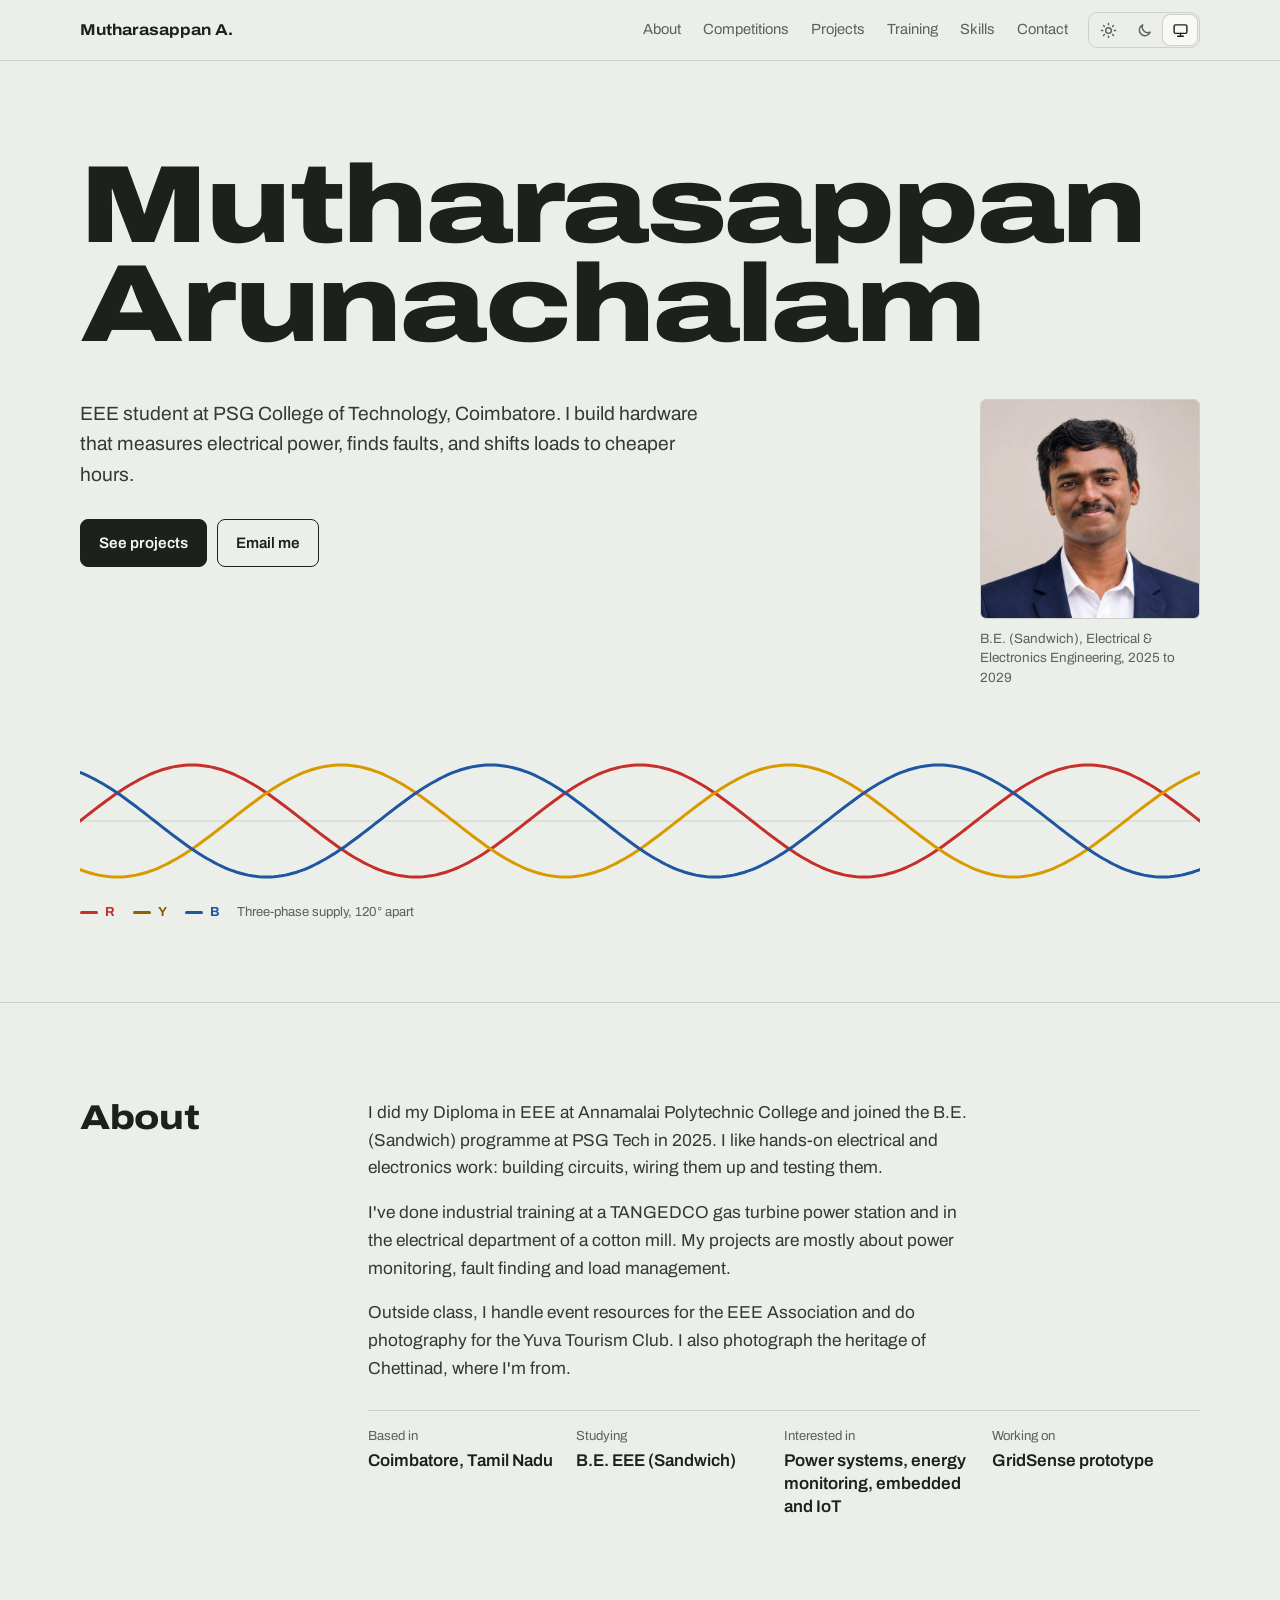
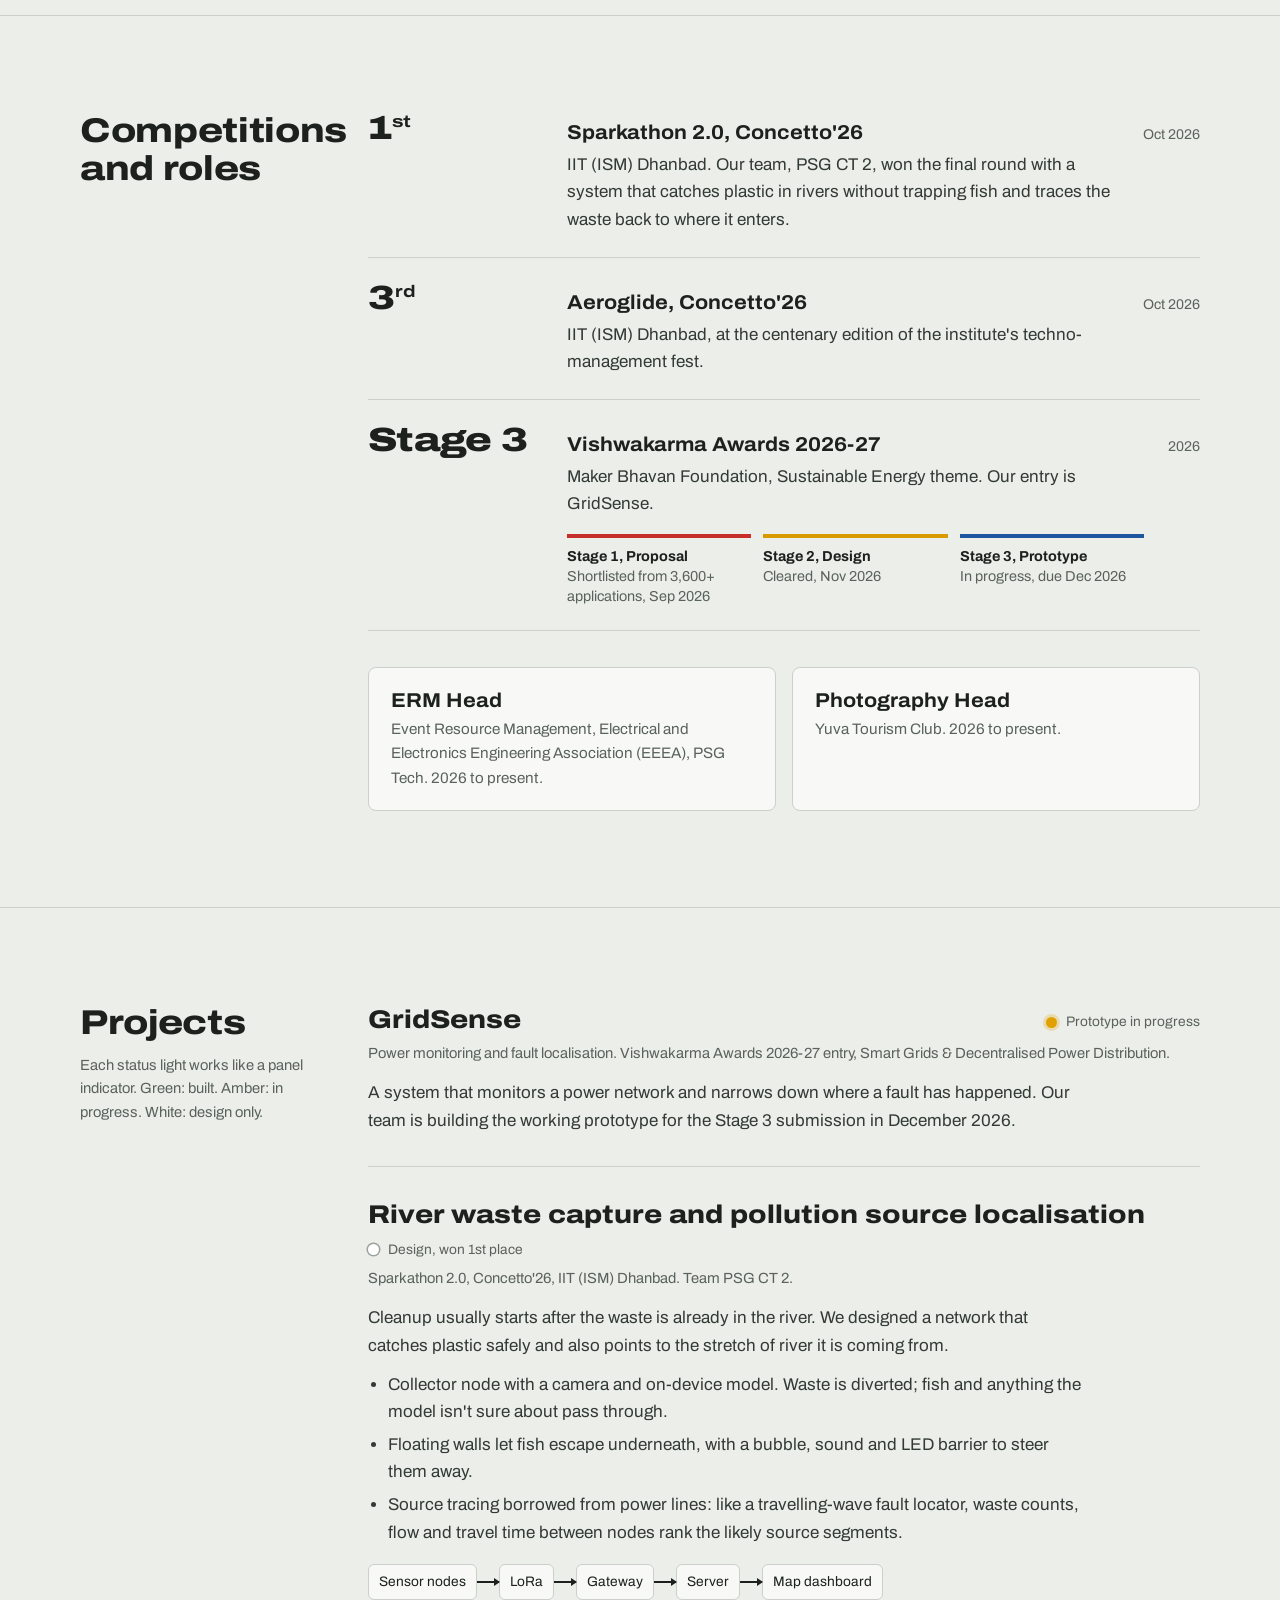
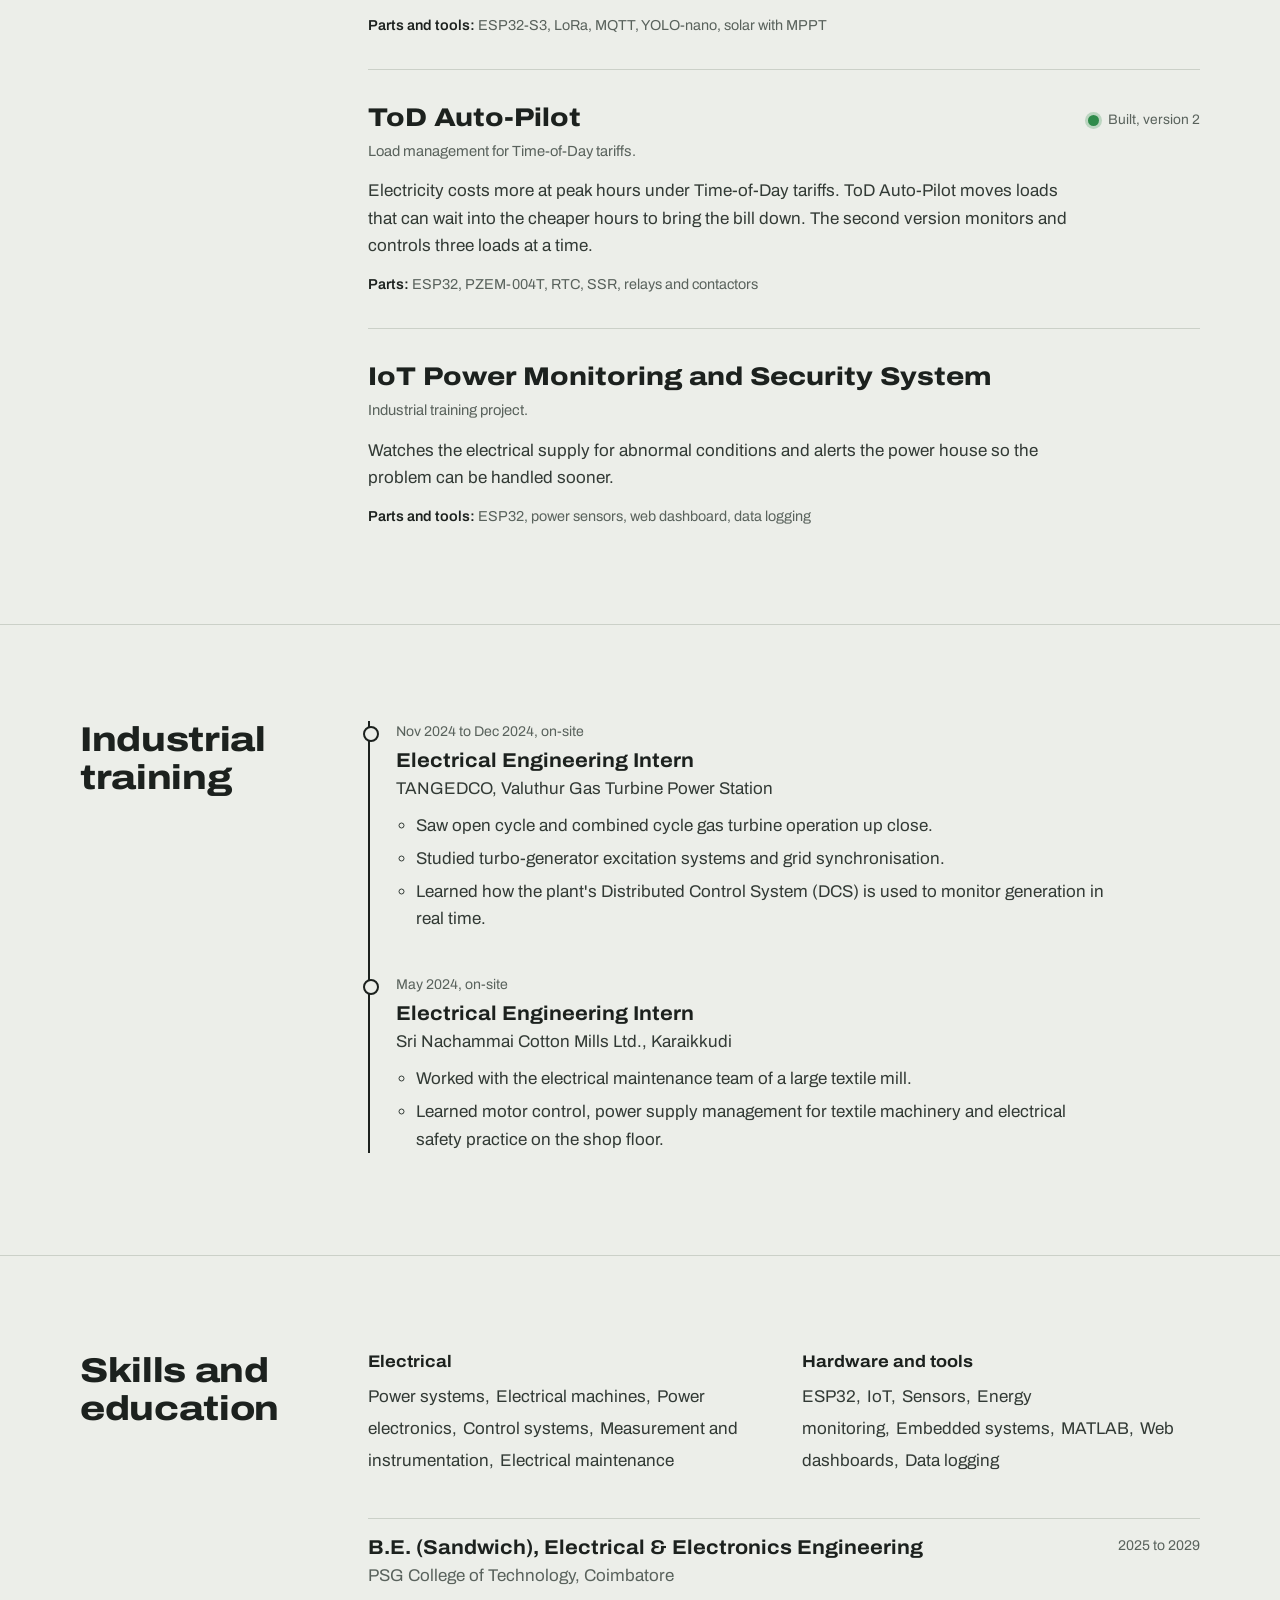
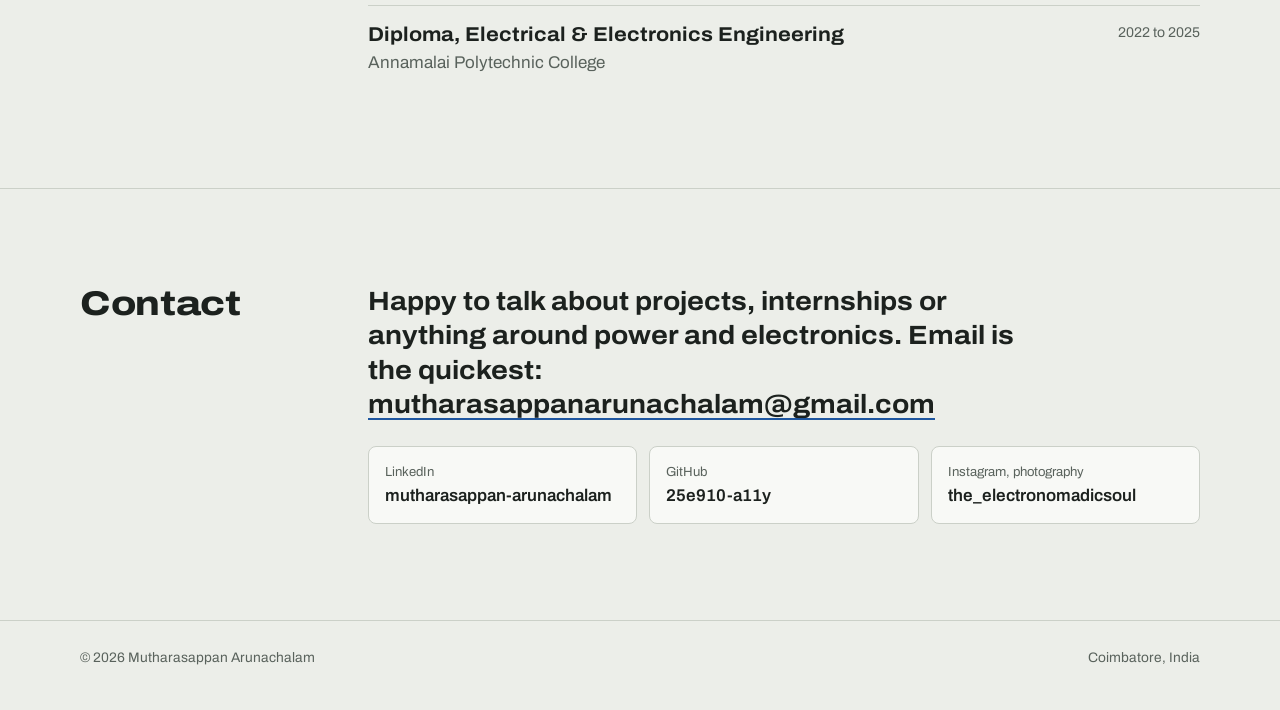
==== commit 3611a88e: "Add light, dark and match-device theme switch - Dark palette for the switchgear design, used when ch" ====
--- a/index.html
+++ b/index.html
@@ -3,16 +3,84 @@
 <head>
   <meta charset="UTF-8">
   <meta name="viewport" content="width=device-width, initial-scale=1.0">
-  <title>Mutharasappan Arunachalam | EEE, PSG Tech</title>
-  <meta name="description" content="Mutharasappan Arunachalam, Electrical and Electronics Engineering student at PSG College of Technology, Coimbatore. Projects in power monitoring, fault localisation and load management.">
+  <title>Mutharasappan Arunachalam | Electrical Engineering Student, PSG Tech</title>
+  <meta name="description" content="Mutharasappan Arunachalam is an Electrical and Electronics Engineering student at PSG College of Technology, Coimbatore. He builds power monitoring, fault finding and load management projects with ESP32 and IoT.">
+  <meta name="author" content="Mutharasappan Arunachalam">
   <meta name="theme-color" content="#ECEEE9">
-
-  <meta property="og:type" content="website">
-  <meta property="og:title" content="Mutharasappan Arunachalam | EEE, PSG Tech">
-  <meta property="og:description" content="EEE student at PSG College of Technology. GridSense (Vishwakarma Awards Stage 3), 1st at Sparkathon 2.0, Concetto'26.">
-  <meta property="og:image" content="https://25e910-a11y.github.io/mutharasappan.github.io/assets/photo.jpg">
+  <meta name="color-scheme" content="light dark">
+  <script>
+    // Apply a saved theme choice before the page paints. No choice saved = follow the device.
+    (function(){try{var t=localStorage.getItem('theme');if(t==='light'||t==='dark'){document.documentElement.setAttribute('data-theme',t);}}catch(e){}})();
+  </script>
+  <link rel="canonical" href="https://25e910-a11y.github.io/mutharasappan.github.io/">
+
+  <!-- Google Search Console: paste your verification tag on the next line -->
+
+  <meta property="og:type" content="profile">
+  <meta property="og:site_name" content="Mutharasappan Arunachalam">
+  <meta property="og:title" content="Mutharasappan Arunachalam | Electrical Engineering Student, PSG Tech">
+  <meta property="og:description" content="EEE student at PSG College of Technology. 1st at Sparkathon 2.0 (Concetto'26, IIT ISM Dhanbad). GridSense is in Stage 3 of the Vishwakarma Awards 2026-27.">
   <meta property="og:url" content="https://25e910-a11y.github.io/mutharasappan.github.io/">
-  <meta name="twitter:card" content="summary">
+  <meta property="og:image" content="https://25e910-a11y.github.io/mutharasappan.github.io/assets/og-card.jpg">
+  <meta property="og:image:width" content="1200">
+  <meta property="og:image:height" content="627">
+  <meta property="og:image:alt" content="Mutharasappan Arunachalam, Electrical and Electronics Engineering student, PSG College of Technology">
+  <meta property="profile:first_name" content="Mutharasappan">
+  <meta property="profile:last_name" content="Arunachalam">
+  <meta name="twitter:card" content="summary_large_image">
+  <meta name="twitter:image" content="https://25e910-a11y.github.io/mutharasappan.github.io/assets/og-card.jpg">
+
+  <script type="application/ld+json">
+  {
+    "@context": "https://schema.org",
+    "@type": "ProfilePage",
+    "url": "https://25e910-a11y.github.io/mutharasappan.github.io/",
+    "dateModified": "2026-11-23",
+    "mainEntity": {
+      "@type": "Person",
+      "@id": "https://25e910-a11y.github.io/mutharasappan.github.io/#person",
+      "name": "Mutharasappan Arunachalam",
+      "alternateName": "Ar Mutharasappan",
+      "url": "https://25e910-a11y.github.io/mutharasappan.github.io/",
+      "image": "https://25e910-a11y.github.io/mutharasappan.github.io/assets/photo.jpg",
+      "description": "Electrical and Electronics Engineering student at PSG College of Technology, Coimbatore, working on power monitoring, fault finding and load management.",
+      "email": "mailto:mutharasappanarunachalam@gmail.com",
+      "address": {
+        "@type": "PostalAddress",
+        "addressLocality": "Coimbatore",
+        "addressRegion": "Tamil Nadu",
+        "addressCountry": "IN"
+      },
+      "affiliation": {
+        "@type": "CollegeOrUniversity",
+        "name": "PSG College of Technology",
+        "url": "https://www.psgtech.edu"
+      },
+      "alumniOf": { "@type": "EducationalOrganization", "name": "Annamalai Polytechnic College" },
+      "knowsAbout": [
+        "Power systems",
+        "Energy monitoring",
+        "Fault localisation",
+        "Load management",
+        "Time-of-Day tariffs",
+        "Internet of Things",
+        "Embedded systems",
+        "ESP32",
+        "Electrical maintenance"
+      ],
+      "award": [
+        "1st place, Sparkathon 2.0, Concetto'26, IIT (ISM) Dhanbad",
+        "3rd place, Aeroglide, Concetto'26, IIT (ISM) Dhanbad",
+        "Stage 3, Vishwakarma Awards 2026-27, Maker Bhavan Foundation"
+      ],
+      "sameAs": [
+        "https://www.linkedin.com/in/mutharasappan-arunachalam/",
+        "https://github.com/25e910-a11y",
+        "https://www.instagram.com/the_electronomadicsoul/"
+      ]
+    }
+  }
+  </script>
 
   <link rel="icon" href="data:image/svg+xml,<svg xmlns='http://www.w3.org/2000/svg' viewBox='0 0 64 64'><rect width='64' height='64' rx='12' fill='%231C211E'/><path d='M8 32 Q17 12 26 32 T44 32 T62 32' fill='none' stroke='%23C62F2A' stroke-width='5' stroke-linecap='round'/><path d='M2 32 Q11 52 20 32 T38 32 T56 32' fill='none' stroke='%23E0A100' stroke-width='5' stroke-linecap='round'/></svg>">
 
@@ -42,8 +110,28 @@
       --b:#1E56A0;
       --lamp-green:#2E8B4A;
       --lamp-amber:#E0A100;
+      --bar:rgba(236,238,233,.92);
+      --solid-hover:#000;
+      --y-text:#8a6200;
+      --lamp-off-ring:#9aa39d;
       --max:1120px;
       --gutter:clamp(18px,4vw,40px);
+      color-scheme:light;
+    }
+    /* Dark theme: the same panel idea at night. Used when chosen, or when the device is dark and no choice is saved. */
+    :root[data-theme="dark"]{
+      --panel:#131715; --white:#1C221F; --ink:#E8ECE6; --text:#C7CEC8; --muted:#97A19A; --rule:#2E3632;
+      --r:#E5534B; --y:#E9B23A; --b:#5B93E0; --lamp-green:#3FAE62; --lamp-amber:#F0B429;
+      --bar:rgba(19,23,21,.88); --solid-hover:#fff; --y-text:#E9B23A; --lamp-off-ring:#6C756F;
+      color-scheme:dark;
+    }
+    @media (prefers-color-scheme:dark){
+      :root:not([data-theme="light"]){
+        --panel:#131715; --white:#1C221F; --ink:#E8ECE6; --text:#C7CEC8; --muted:#97A19A; --rule:#2E3632;
+        --r:#E5534B; --y:#E9B23A; --b:#5B93E0; --lamp-green:#3FAE62; --lamp-amber:#F0B429;
+        --bar:rgba(19,23,21,.88); --solid-hover:#fff; --y-text:#E9B23A; --lamp-off-ring:#6C756F;
+        color-scheme:dark;
+      }
     }
     *{box-sizing:border-box}
     html{scroll-behavior:smooth;scroll-padding-top:72px;-webkit-text-size-adjust:100%}
@@ -60,13 +148,19 @@
     .muted{color:var(--muted)}
 
     /* Top bar */
-    .bar{position:sticky;top:0;z-index:10;background:rgba(236,238,233,.92);backdrop-filter:blur(10px);-webkit-backdrop-filter:blur(10px);border-bottom:1px solid var(--rule)}
+    .bar{position:sticky;top:0;z-index:10;background:var(--bar);backdrop-filter:blur(10px);-webkit-backdrop-filter:blur(10px);border-bottom:1px solid var(--rule)}
     .bar .inner{height:60px;display:flex;align-items:center;justify-content:space-between;gap:24px}
     .bar .name{font-weight:700;font-variation-settings:"wdth" 112;text-decoration:none;white-space:nowrap;font-size:.98rem}
     .bar nav{display:flex;gap:22px;overflow-x:auto;scrollbar-width:none;font-size:.92rem}
     .bar nav::-webkit-scrollbar{display:none}
     .bar nav a{text-decoration:none;color:var(--muted);white-space:nowrap;padding:4px 0}
     .bar nav a:hover{color:var(--ink)}
+    .bar .right{display:flex;align-items:center;gap:20px;min-width:0}
+    .theme{display:flex;gap:2px;padding:2px;border:1px solid var(--rule);border-radius:9px;flex:none}
+    .theme button{appearance:none;border:0;background:transparent;color:var(--muted);width:34px;height:30px;border-radius:7px;display:grid;place-items:center;cursor:pointer;padding:0}
+    .theme button:hover{color:var(--ink)}
+    .theme button[aria-pressed="true"]{background:var(--white);color:var(--ink);box-shadow:0 0 0 1px var(--rule)}
+    .theme svg{width:17px;height:17px}
 
     /* Hero */
     .hero{padding:clamp(48px,8vw,96px) 0 clamp(48px,7vw,80px)}
@@ -79,7 +173,7 @@
     .actions{display:flex;flex-wrap:wrap;gap:10px;margin-top:28px}
     .btn{display:inline-block;padding:11px 18px;border-radius:8px;border:1.5px solid var(--ink);text-decoration:none;font-weight:600;font-size:.95rem;transition:background .15s,color .15s}
     .btn.solid{background:var(--ink);color:var(--white)}
-    .btn.solid:hover{background:#000}
+    .btn.solid:hover{background:var(--solid-hover)}
     .btn.line:hover{background:var(--ink);color:var(--white)}
     .portrait{margin:0}
     .portrait img{width:100%;height:auto;aspect-ratio:1/1;object-fit:cover;border-radius:6px;border:1px solid var(--rule);background:var(--white)}
@@ -94,7 +188,7 @@
     .phase-key{display:flex;flex-wrap:wrap;gap:6px 18px;margin-top:10px;font-size:.82rem;color:var(--muted)}
     .phase-key span{font-weight:700}
     .phase-key span::before{content:"";display:inline-block;width:18px;height:3px;border-radius:2px;margin-right:7px;vertical-align:middle;background:currentColor}
-    .phase-key .r{color:var(--r)} .phase-key .y{color:#8a6200} .phase-key .b{color:var(--b)}
+    .phase-key .r{color:var(--r)} .phase-key .y{color:var(--y-text)} .phase-key .b{color:var(--b)}
     @media (prefers-reduced-motion:no-preference){
       .wave svg{animation:reveal 1.6s cubic-bezier(.45,0,.2,1) .2s both}
       @keyframes reveal{from{clip-path:inset(0 100% 0 0)}to{clip-path:inset(0 0 0 0)}}
@@ -146,7 +240,7 @@
     .lamp.built{--l:var(--lamp-green)}
     .lamp.progress{--l:var(--lamp-amber)}
     .lamp.design{--l:#fff}
-    .lamp.design::before{box-shadow:0 0 0 1.5px #9aa39d}
+    .lamp.design::before{box-shadow:0 0 0 1.5px var(--lamp-off-ring)}
     .context{margin:6px 0 0;font-size:.92rem;color:var(--muted)}
     .project .desc{margin:14px 0 0;max-width:42em;color:var(--text)}
     .project ul{margin:12px 0 0;padding-left:20px;max-width:42em;color:var(--text)}
@@ -206,6 +300,8 @@
     @media (max-width:520px){
       body{font-size:16px}
       .bar .name{font-size:.9rem}
+      .bar .right{gap:12px}
+      .theme button{width:36px;height:34px}
       .stages{grid-template-columns:1fr}
       .edu li{grid-template-columns:1fr;gap:4px}
     }
@@ -217,14 +313,27 @@
 <header class="bar">
   <div class="wrap inner">
     <a class="name" href="#top">Mutharasappan A.</a>
-    <nav aria-label="Sections">
-      <a href="#about">About</a>
-      <a href="#competitions">Competitions</a>
-      <a href="#projects">Projects</a>
-      <a href="#training">Training</a>
-      <a href="#skills">Skills</a>
-      <a href="#contact">Contact</a>
-    </nav>
+    <div class="right">
+      <nav aria-label="Sections">
+        <a href="#about">About</a>
+        <a href="#competitions">Competitions</a>
+        <a href="#projects">Projects</a>
+        <a href="#training">Training</a>
+        <a href="#skills">Skills</a>
+        <a href="#contact">Contact</a>
+      </nav>
+      <div class="theme" role="group" aria-label="Colour theme">
+        <button type="button" data-mode="light" aria-label="Light theme" aria-pressed="false" title="Light">
+          <svg viewBox="0 0 24 24" fill="none" stroke="currentColor" stroke-width="2" stroke-linecap="round" aria-hidden="true"><circle cx="12" cy="12" r="4"/><path d="M12 2v2M12 20v2M4.9 4.9l1.4 1.4M17.7 17.7l1.4 1.4M2 12h2M20 12h2M4.9 19.1l1.4-1.4M17.7 6.3l1.4-1.4"/></svg>
+        </button>
+        <button type="button" data-mode="dark" aria-label="Dark theme" aria-pressed="false" title="Dark">
+          <svg viewBox="0 0 24 24" fill="none" stroke="currentColor" stroke-width="2" stroke-linecap="round" stroke-linejoin="round" aria-hidden="true"><path d="M20 14.5A8 8 0 0 1 9.5 4 8 8 0 1 0 20 14.5z"/></svg>
+        </button>
+        <button type="button" data-mode="system" aria-label="Match my device" aria-pressed="false" title="Match my device">
+          <svg viewBox="0 0 24 24" fill="none" stroke="currentColor" stroke-width="2" stroke-linecap="round" stroke-linejoin="round" aria-hidden="true"><rect x="3" y="4" width="18" height="12" rx="2"/><path d="M8 20h8M12 16v4"/></svg>
+        </button>
+      </div>
+    </div>
   </div>
 </header>
 
@@ -480,5 +589,28 @@
     });
   })();
 </script>
+<script>
+  // Theme switch: light, dark, or match the device (default).
+  (function(){
+    var root=document.documentElement, meta=document.querySelector('meta[name="theme-color"]');
+    var media=window.matchMedia('(prefers-color-scheme: dark)');
+    var buttons=document.querySelectorAll('.theme button');
+    function saved(){try{return localStorage.getItem('theme')||'system';}catch(e){return 'system';}}
+    function paint(){
+      var mode=saved();
+      var dark=mode==='dark'||(mode==='system'&&media.matches);
+      if(meta) meta.setAttribute('content',dark?'#131715':'#ECEEE9');
+      buttons.forEach(function(b){b.setAttribute('aria-pressed',String(b.dataset.mode===mode));});
+    }
+    function set(mode){
+      try{ if(mode==='system'){localStorage.removeItem('theme');} else {localStorage.setItem('theme',mode);} }catch(e){}
+      if(mode==='system'){root.removeAttribute('data-theme');} else {root.setAttribute('data-theme',mode);}
+      paint();
+    }
+    buttons.forEach(function(b){b.addEventListener('click',function(){set(b.dataset.mode);});});
+    if(media.addEventListener){media.addEventListener('change',paint);}
+    paint();
+  })();
+</script>
 </body>
 </html>
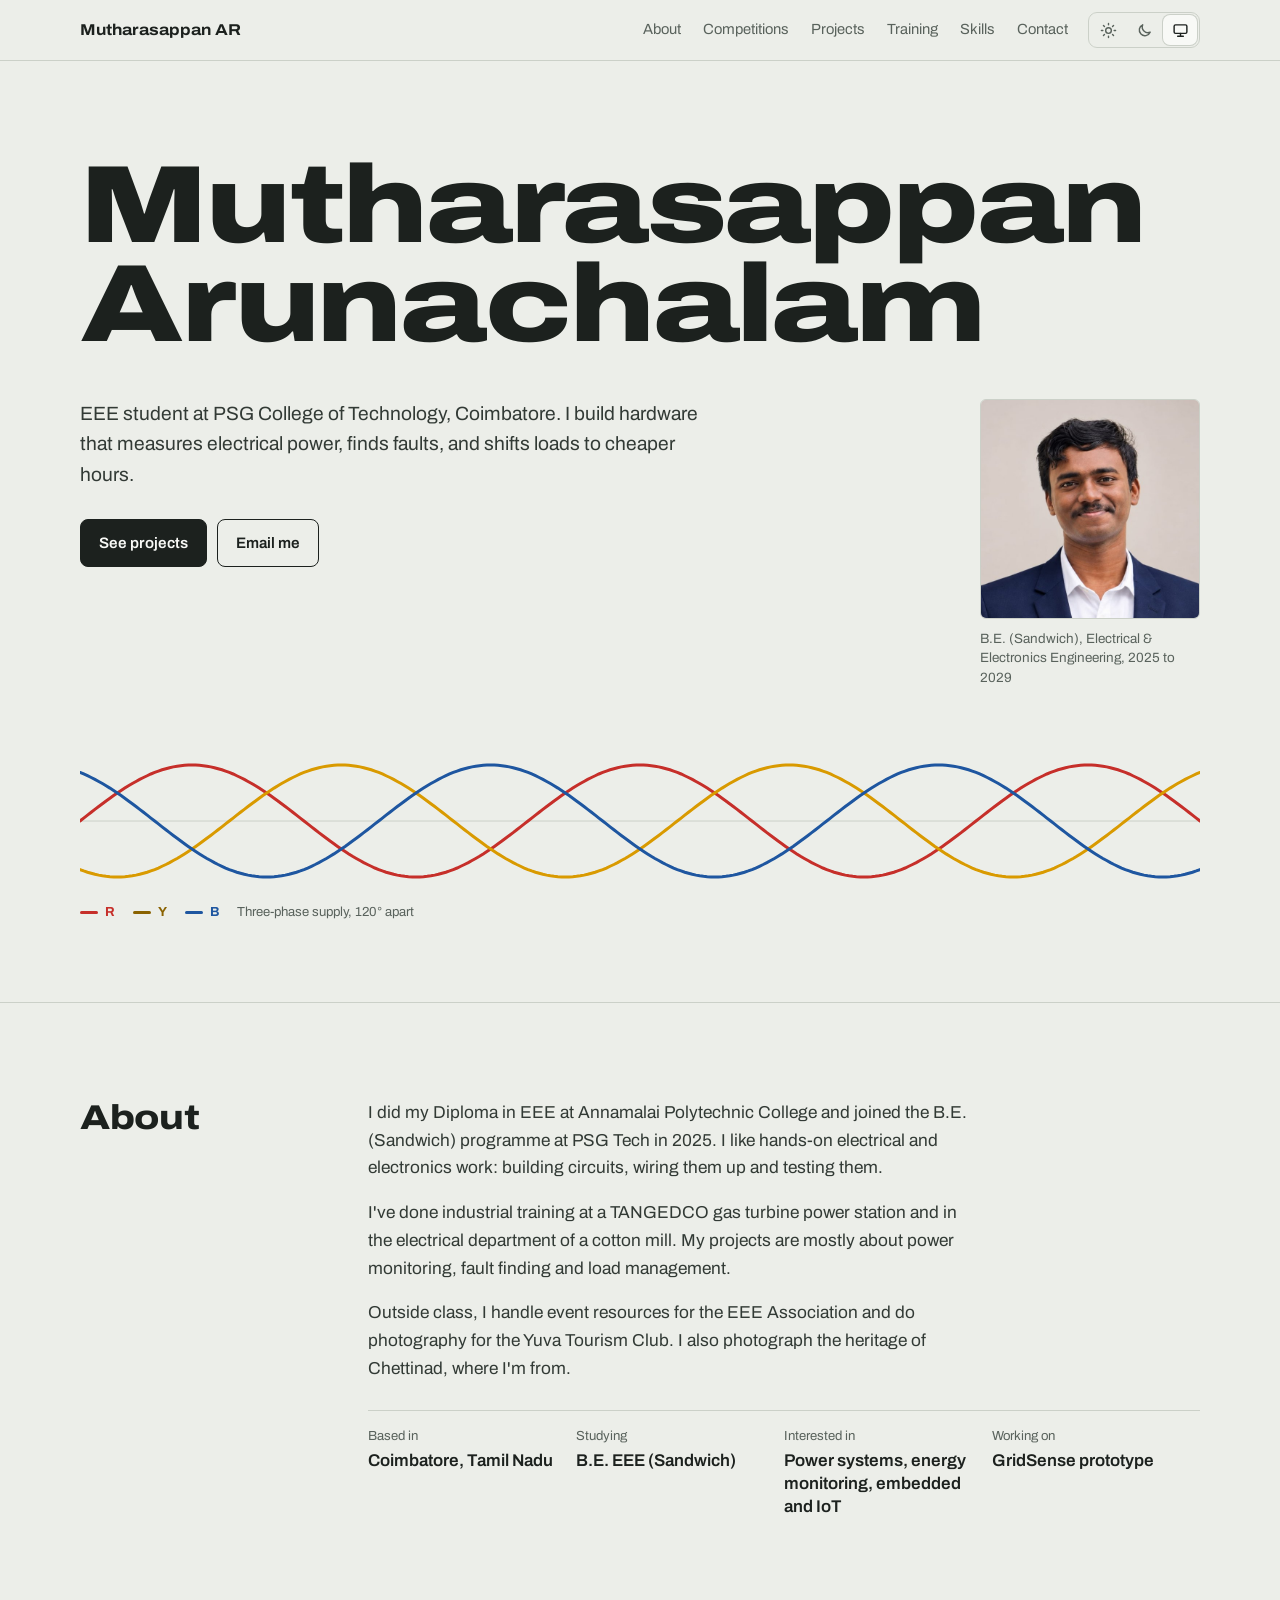
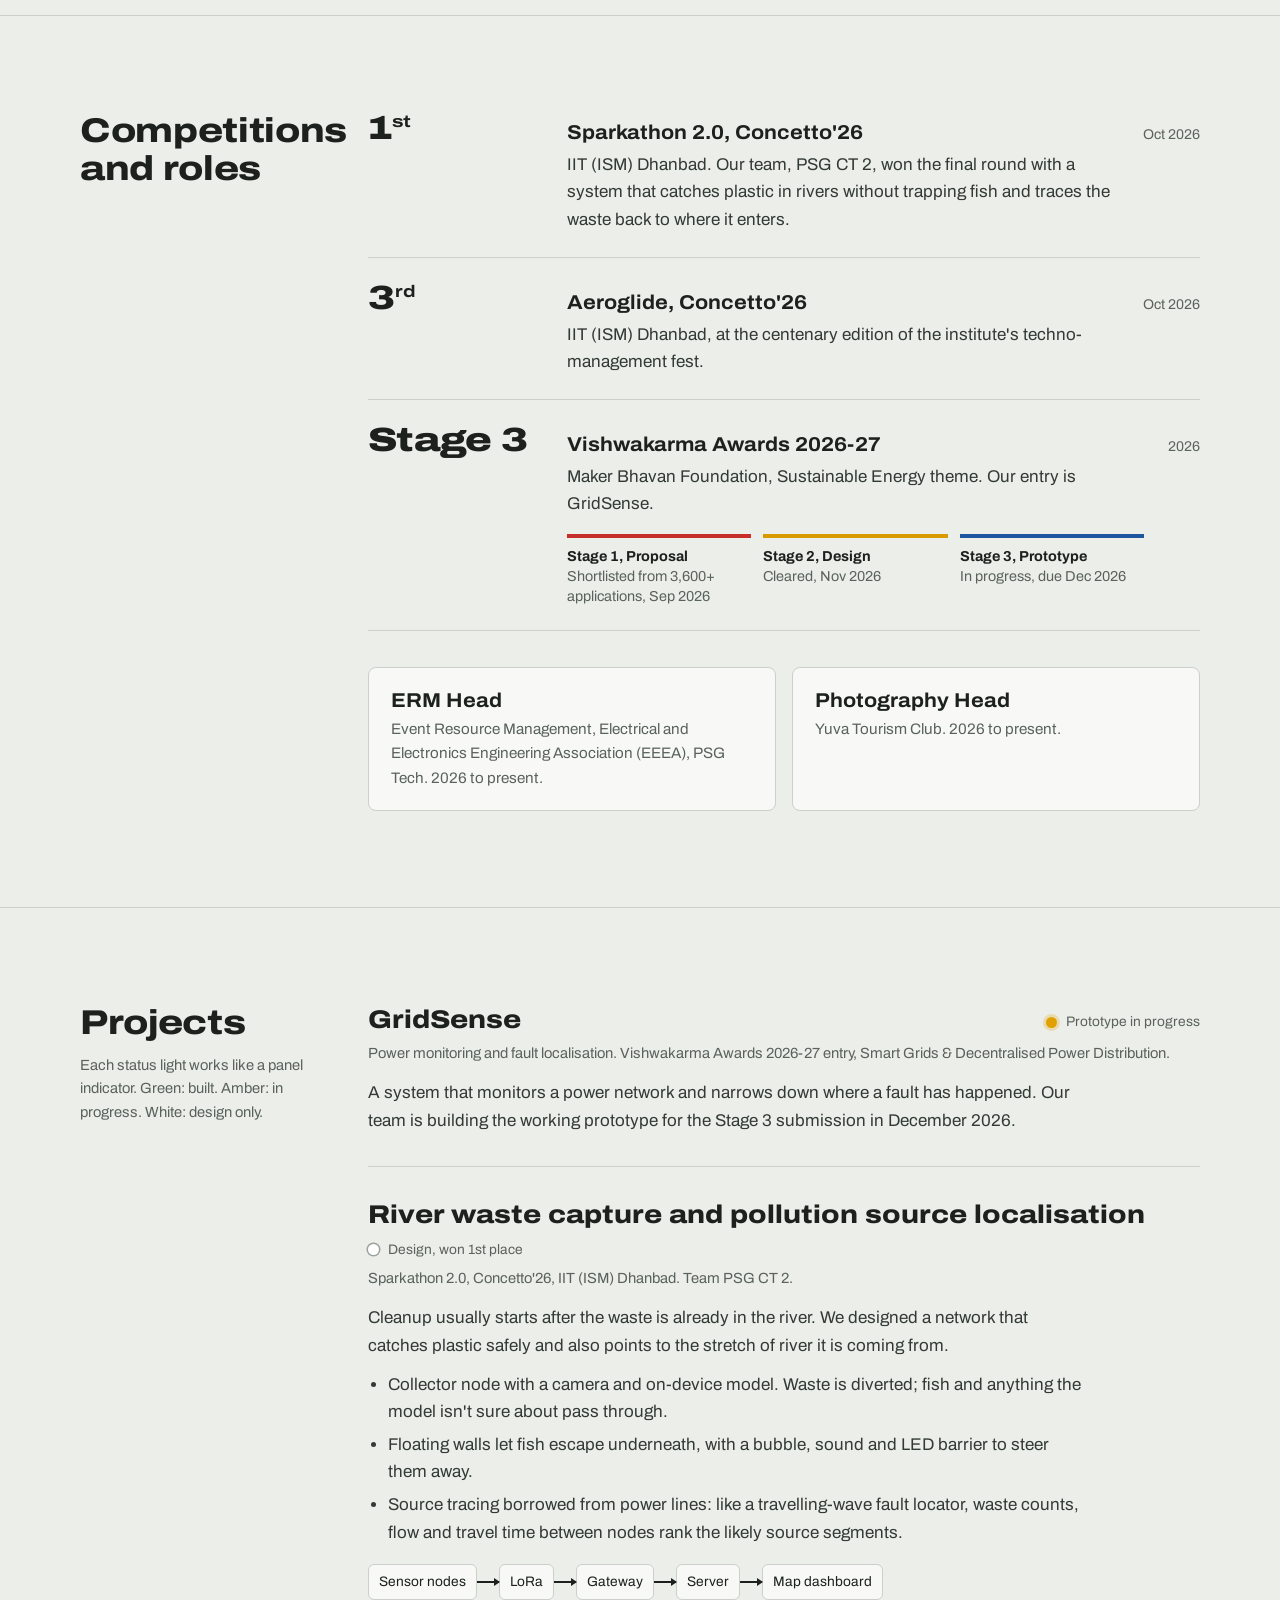
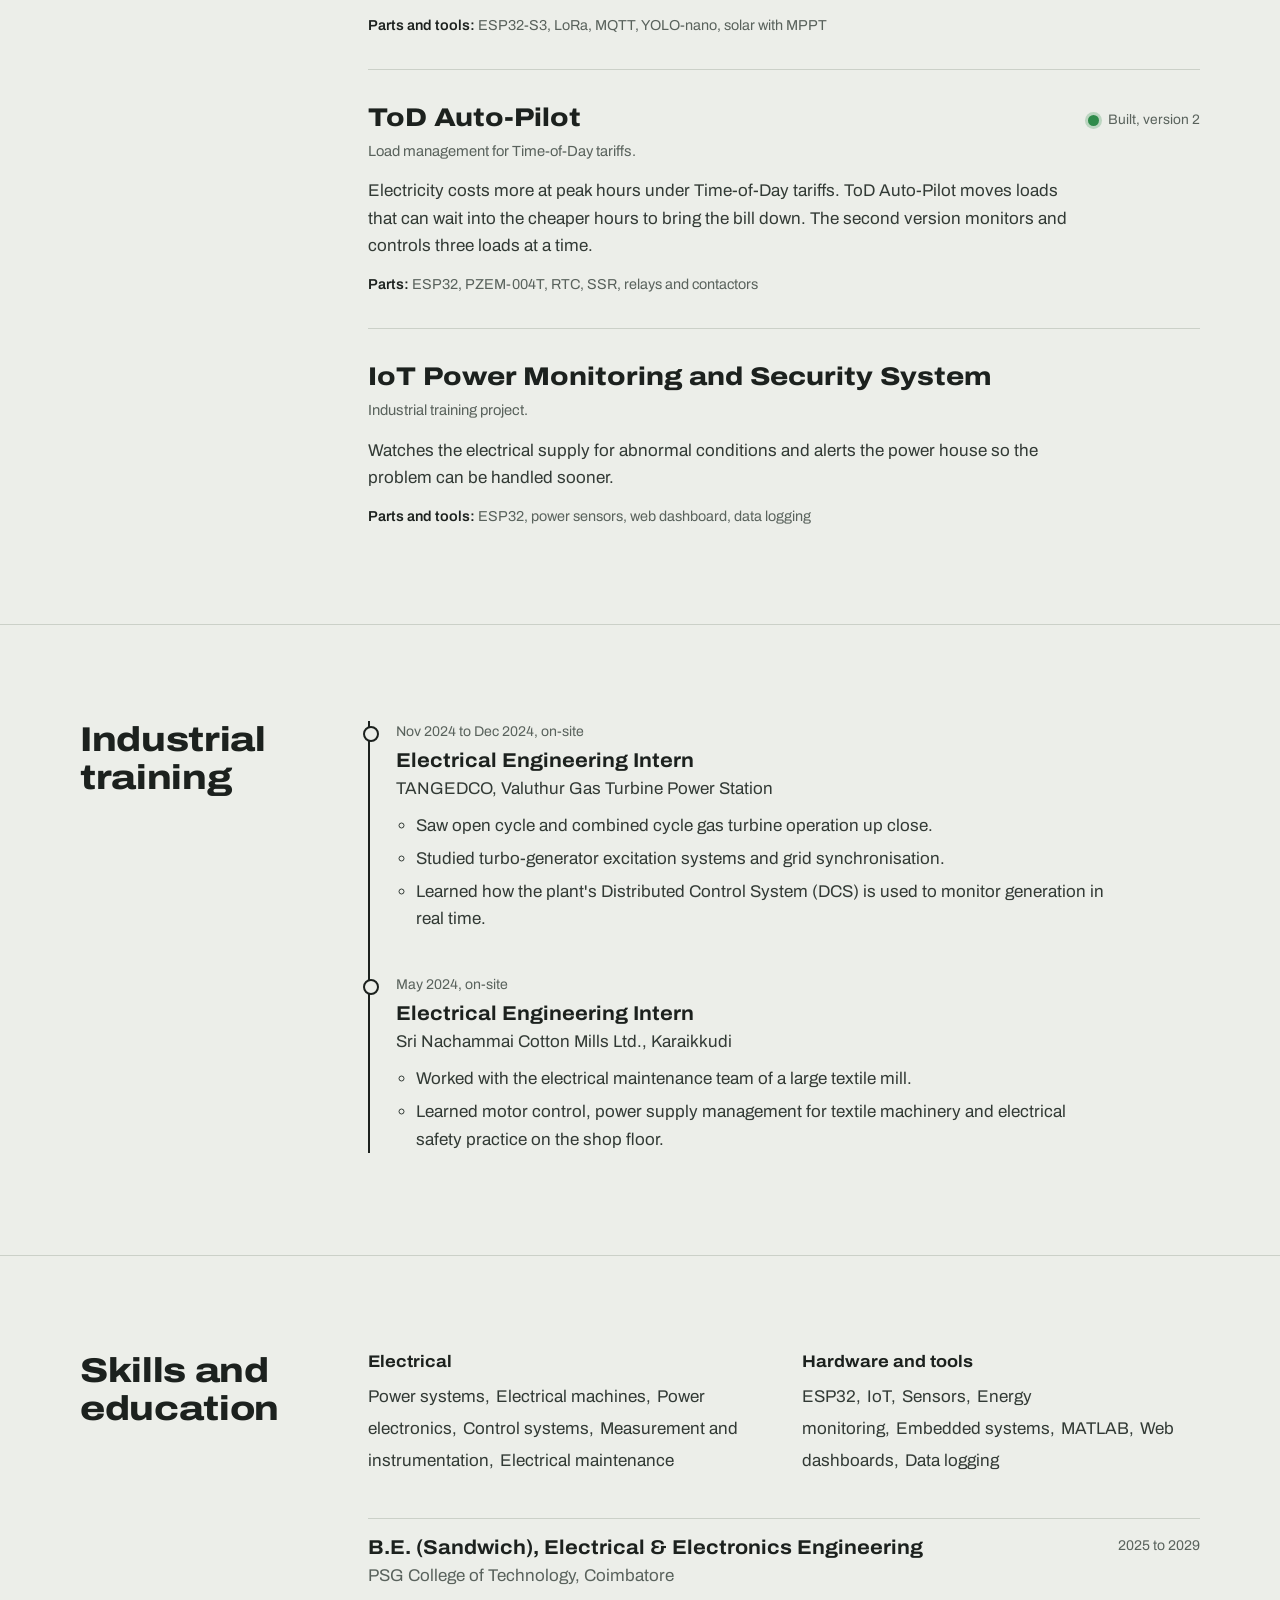
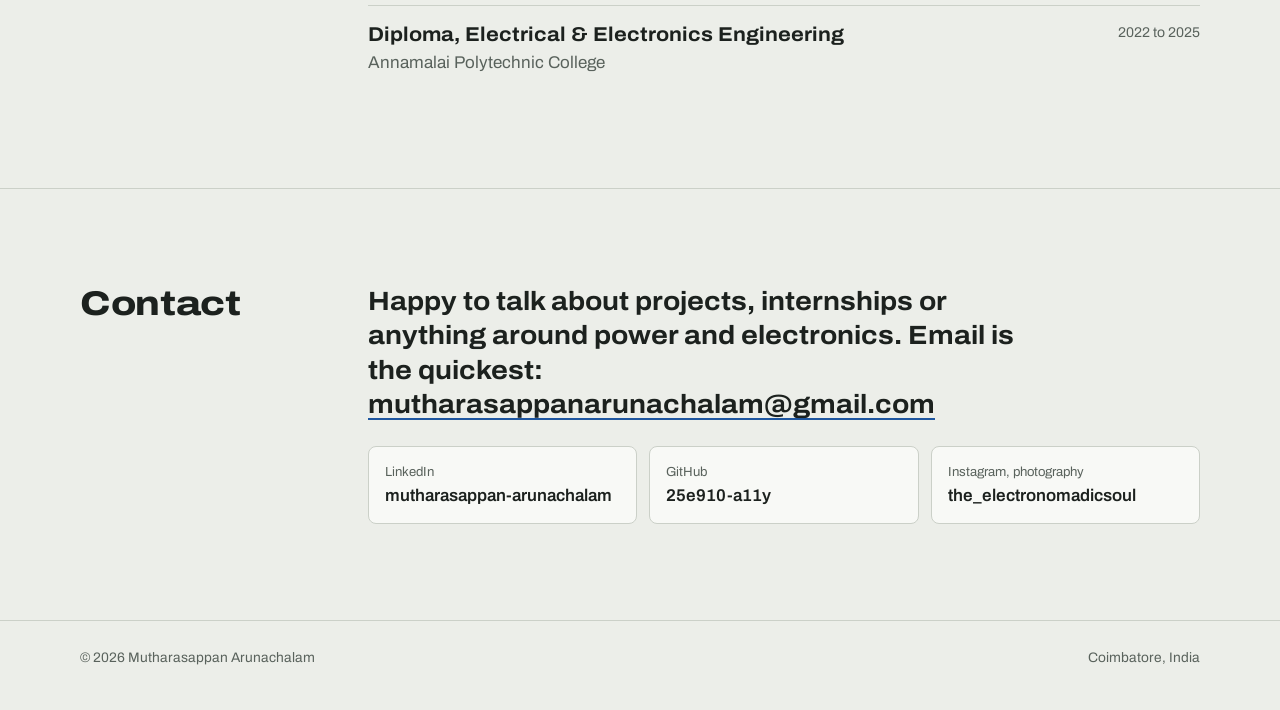
==== commit 29e29cc6: "Top bar: show name as Mutharasappan AR Co-Authored-By: Claude Opus 5.5 <noreply@anthropic.com> Claud" ====
--- a/index.html
+++ b/index.html
@@ -312,7 +312,7 @@
 
 <header class="bar">
   <div class="wrap inner">
-    <a class="name" href="#top">Mutharasappan A.</a>
+    <a class="name" href="#top">Mutharasappan AR</a>
     <div class="right">
       <nav aria-label="Sections">
         <a href="#about">About</a>
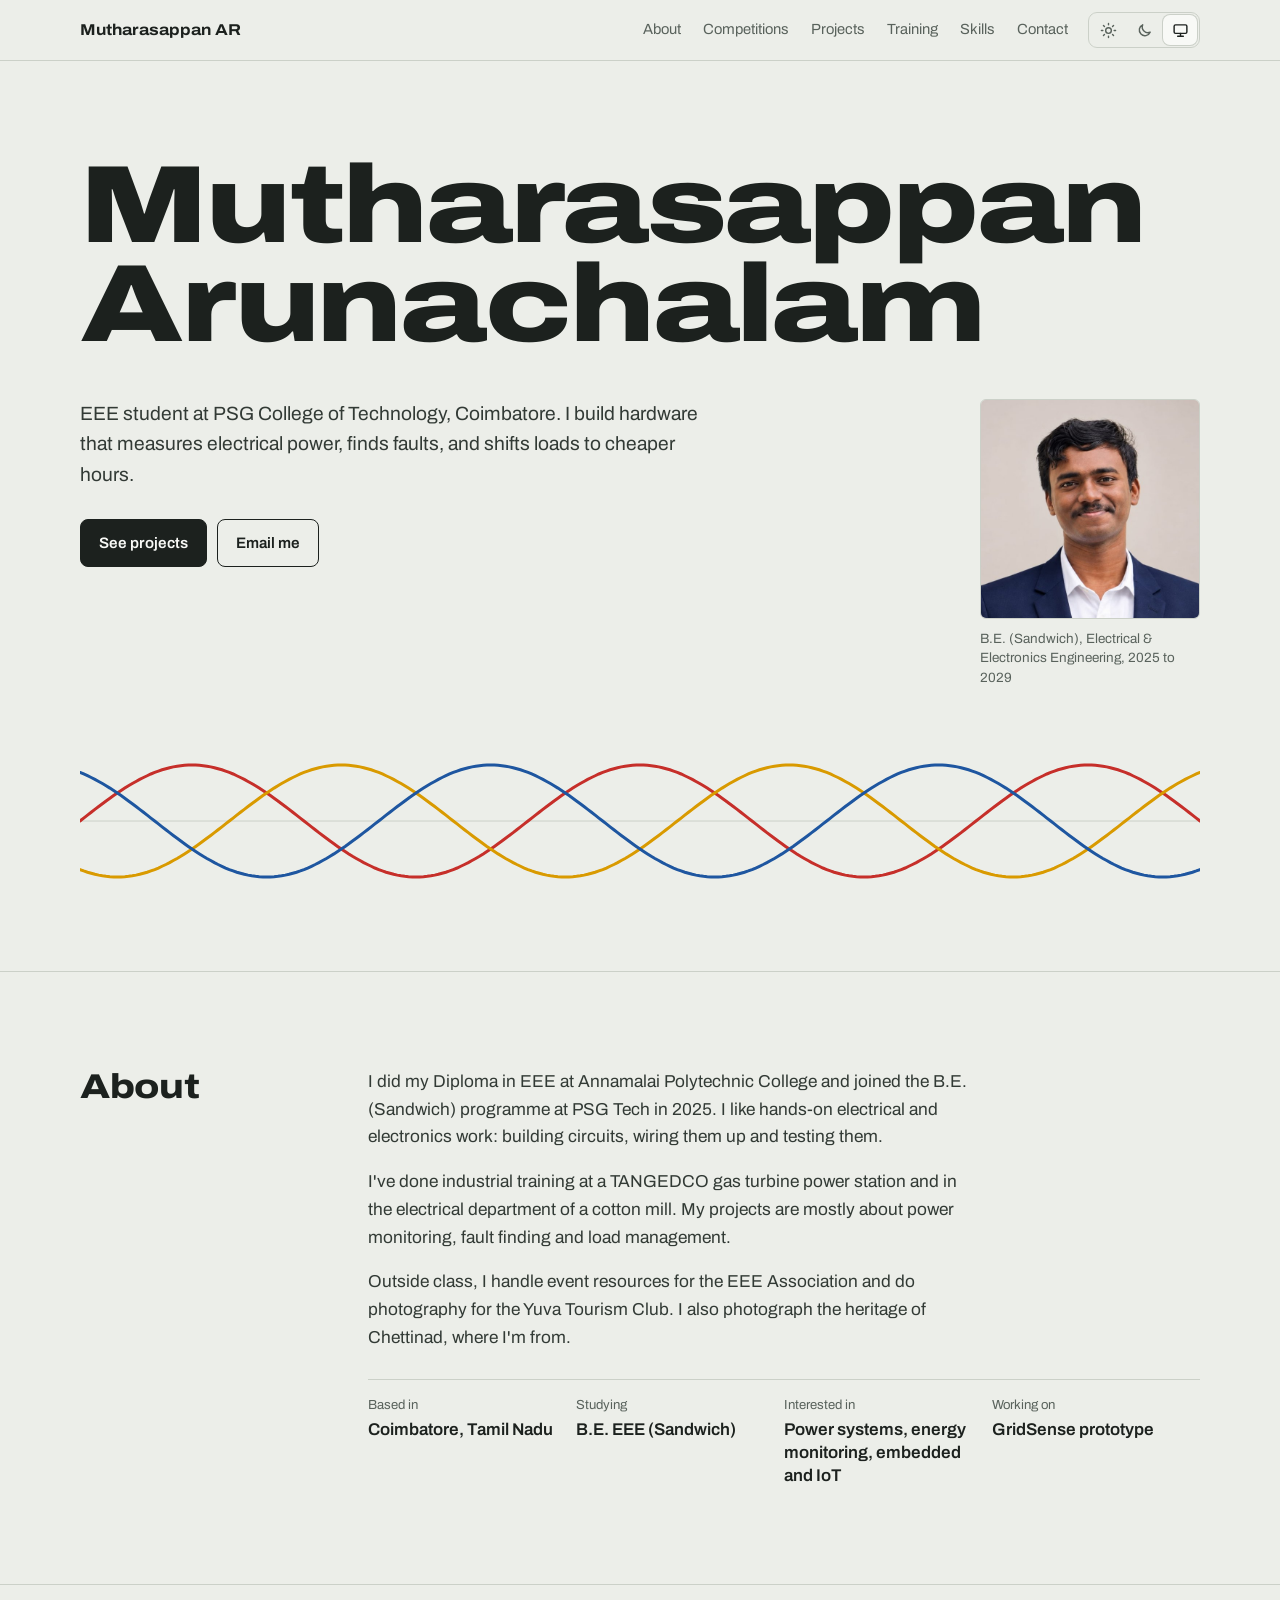
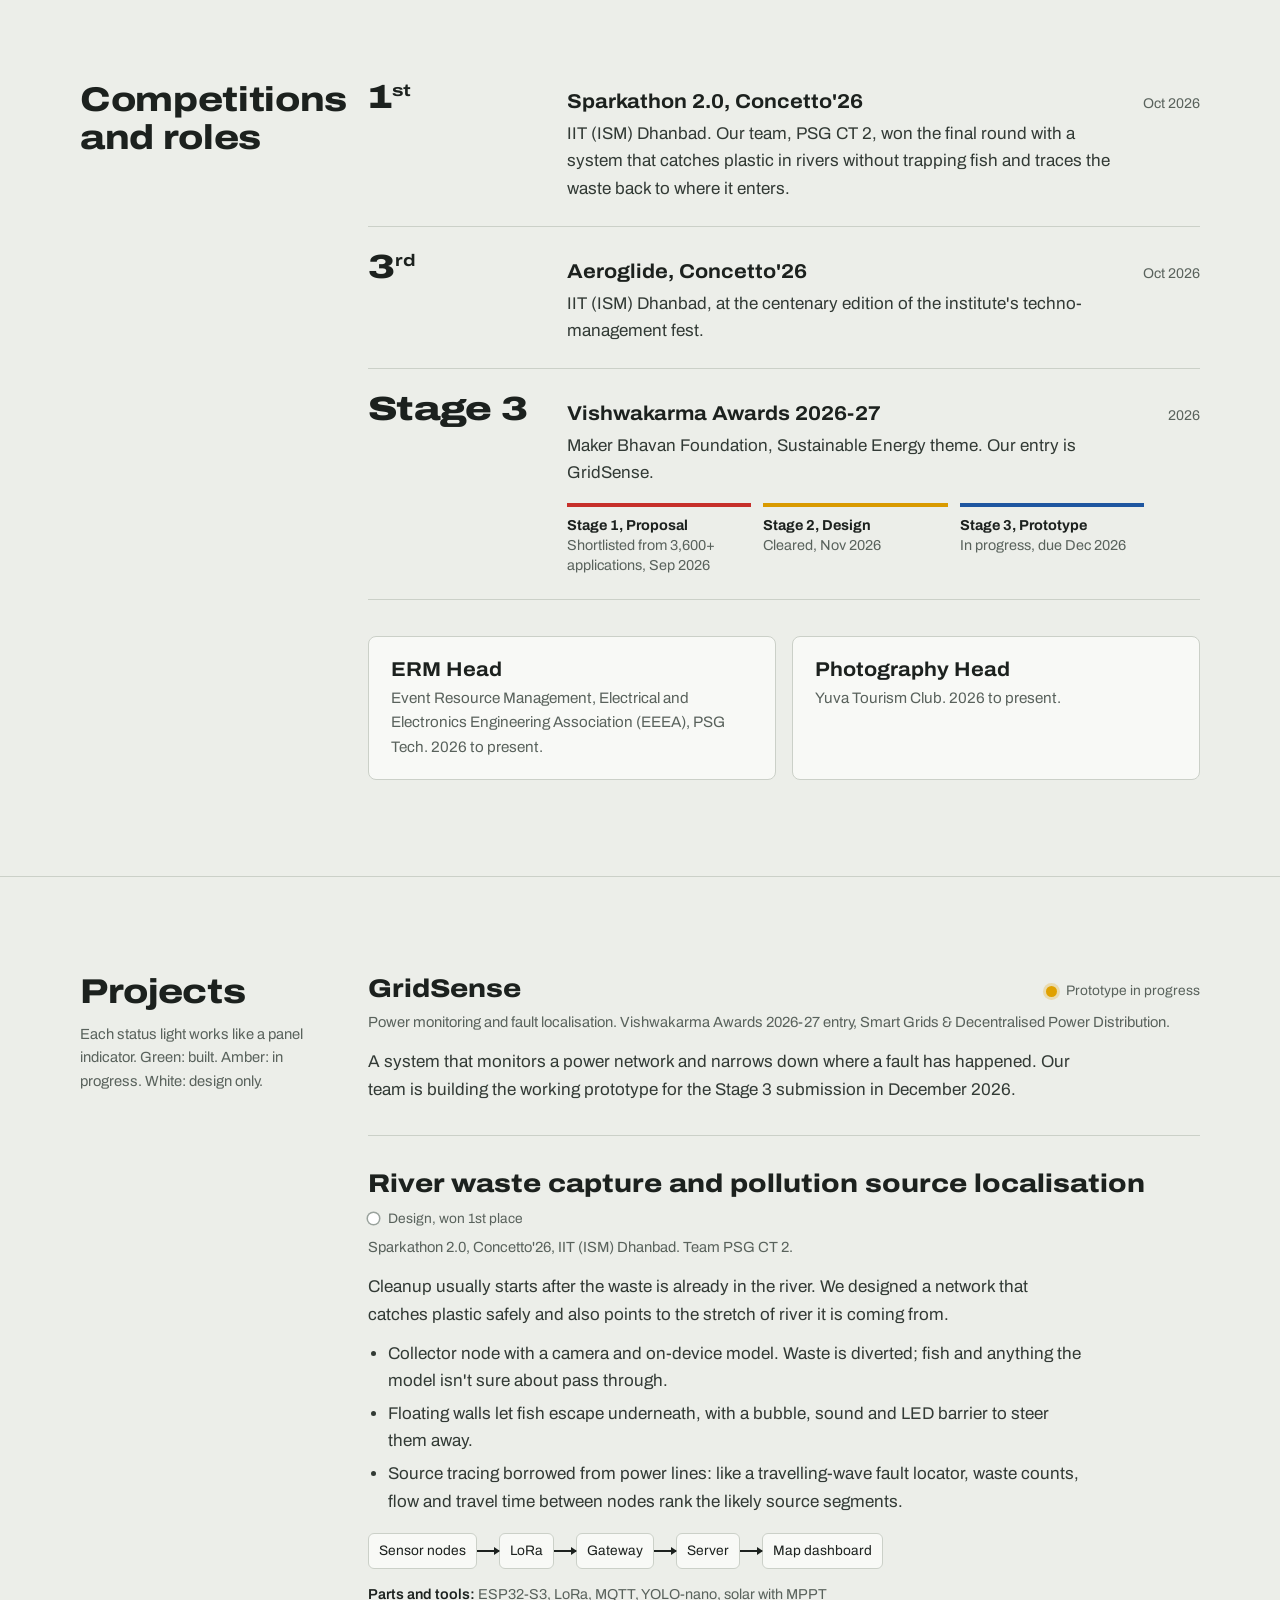
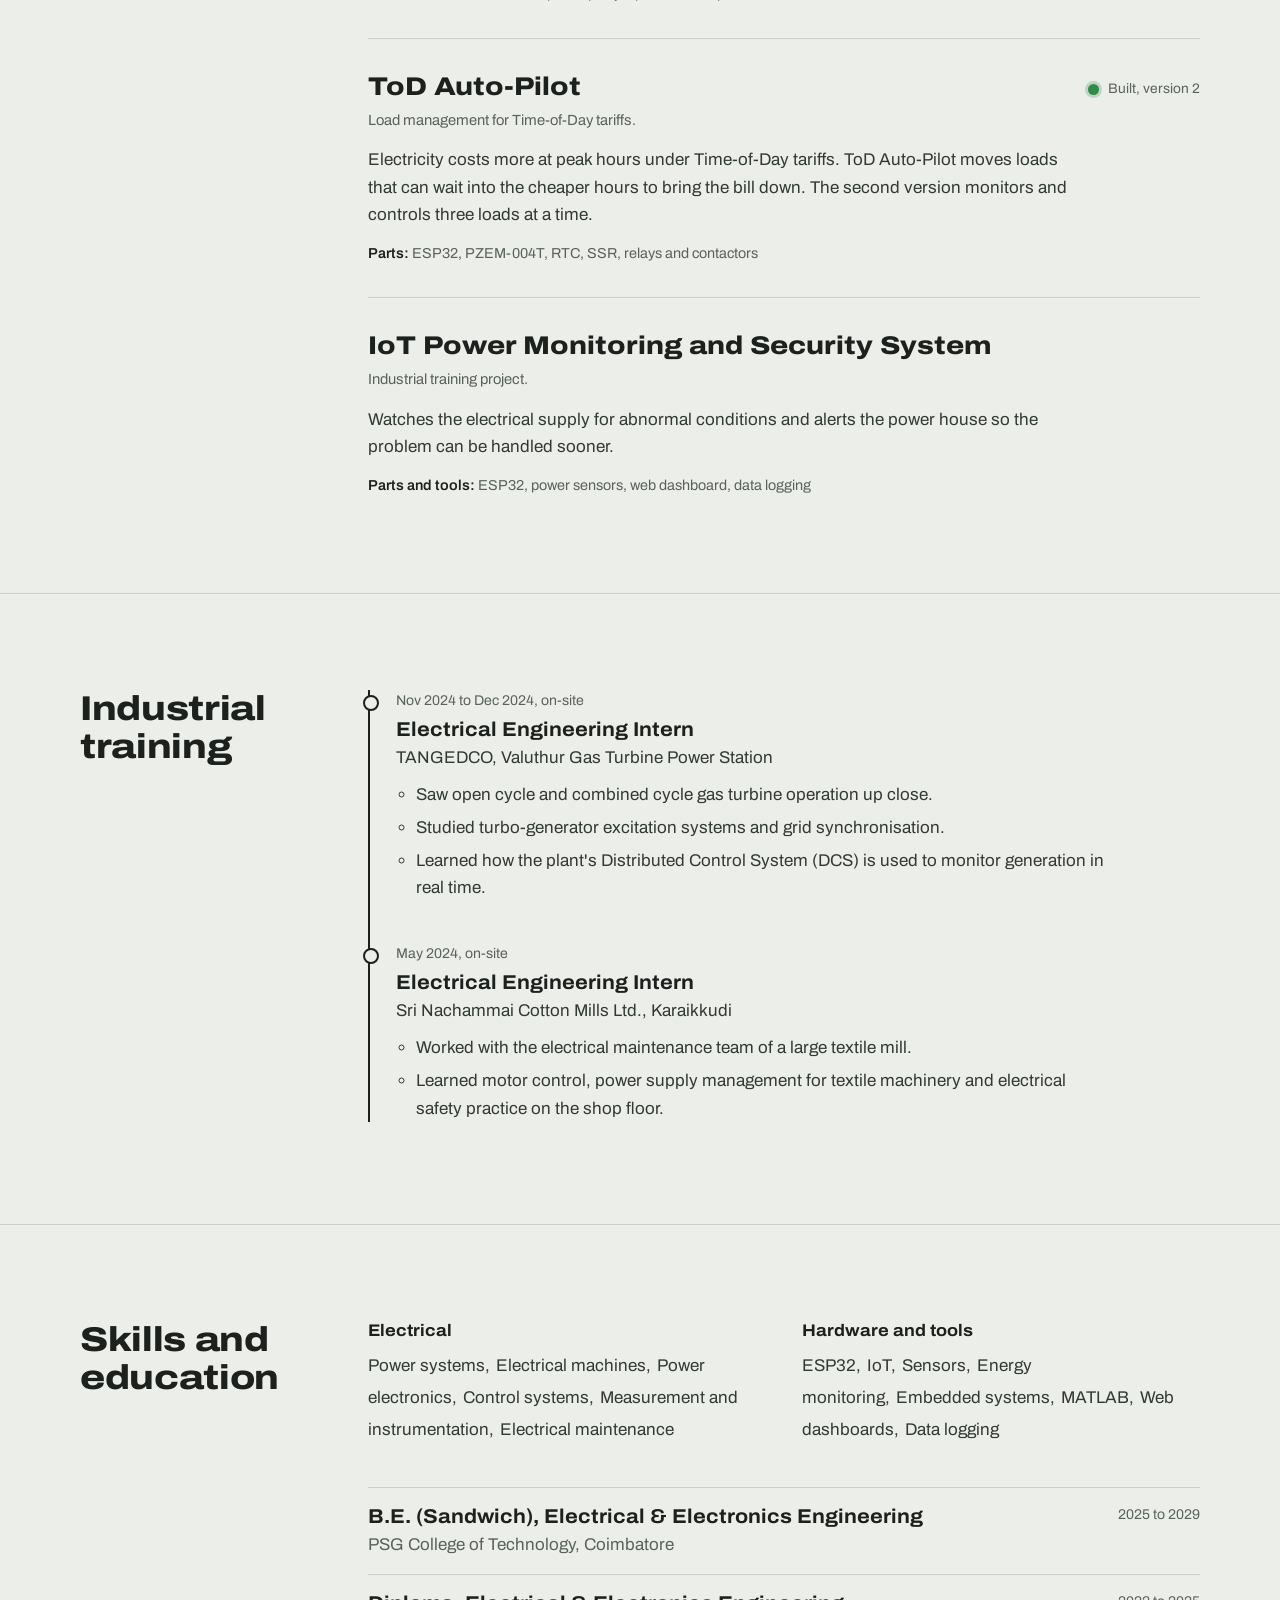
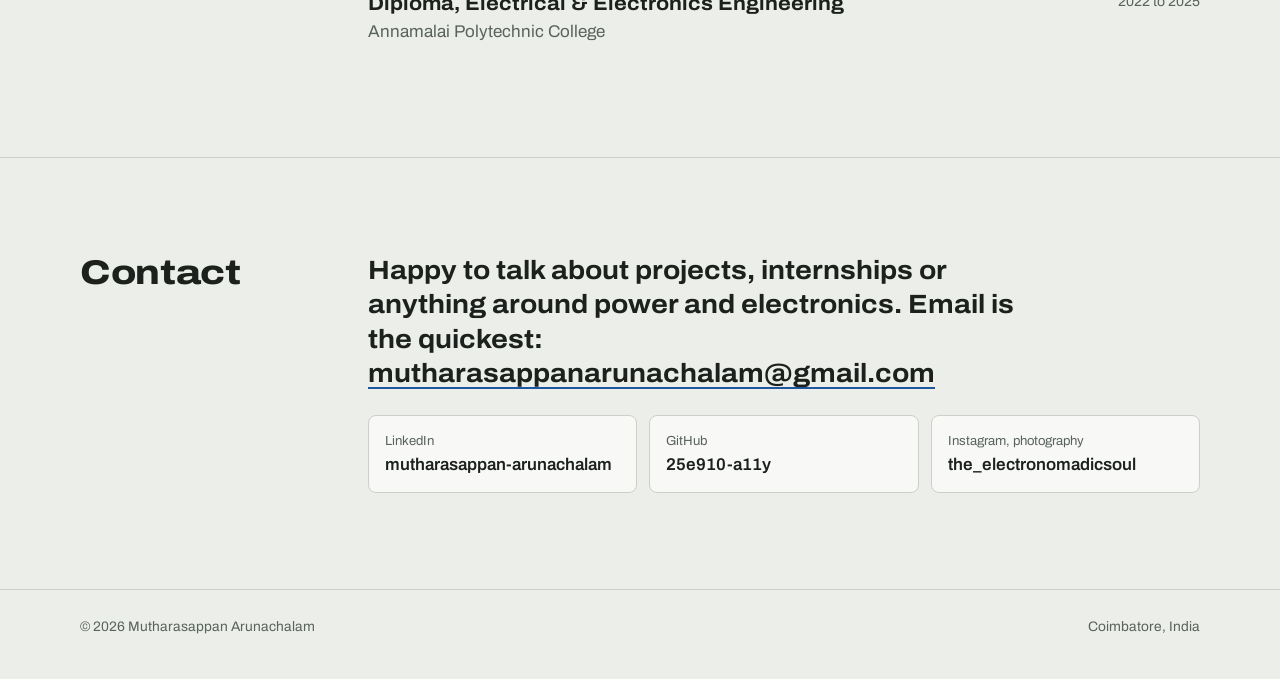
==== commit a2913bc5: "Remove the R Y B label under the hero waveform Co-Authored-By: Claude Opus 5.5 <noreply@anthropic.co" ====
--- a/index.html
+++ b/index.html
@@ -185,10 +185,6 @@
     .wave path{fill:none;stroke-width:3;stroke-linecap:round;vector-effect:non-scaling-stroke}
     .wave line{stroke:var(--rule);stroke-width:1;vector-effect:non-scaling-stroke}
     .wave .r{stroke:var(--r)} .wave .y{stroke:var(--y)} .wave .b{stroke:var(--b)}
-    .phase-key{display:flex;flex-wrap:wrap;gap:6px 18px;margin-top:10px;font-size:.82rem;color:var(--muted)}
-    .phase-key span{font-weight:700}
-    .phase-key span::before{content:"";display:inline-block;width:18px;height:3px;border-radius:2px;margin-right:7px;vertical-align:middle;background:currentColor}
-    .phase-key .r{color:var(--r)} .phase-key .y{color:var(--y-text)} .phase-key .b{color:var(--b)}
     @media (prefers-reduced-motion:no-preference){
       .wave svg{animation:reveal 1.6s cubic-bezier(.45,0,.2,1) .2s both}
       @keyframes reveal{from{clip-path:inset(0 100% 0 0)}to{clip-path:inset(0 0 0 0)}}
@@ -361,7 +357,6 @@
         <path class="y"></path>
         <path class="b"></path>
       </svg>
-      <div class="phase-key"><span class="r">R</span><span class="y">Y</span><span class="b">B</span>Three-phase supply, 120° apart</div>
     </div>
   </div>
 
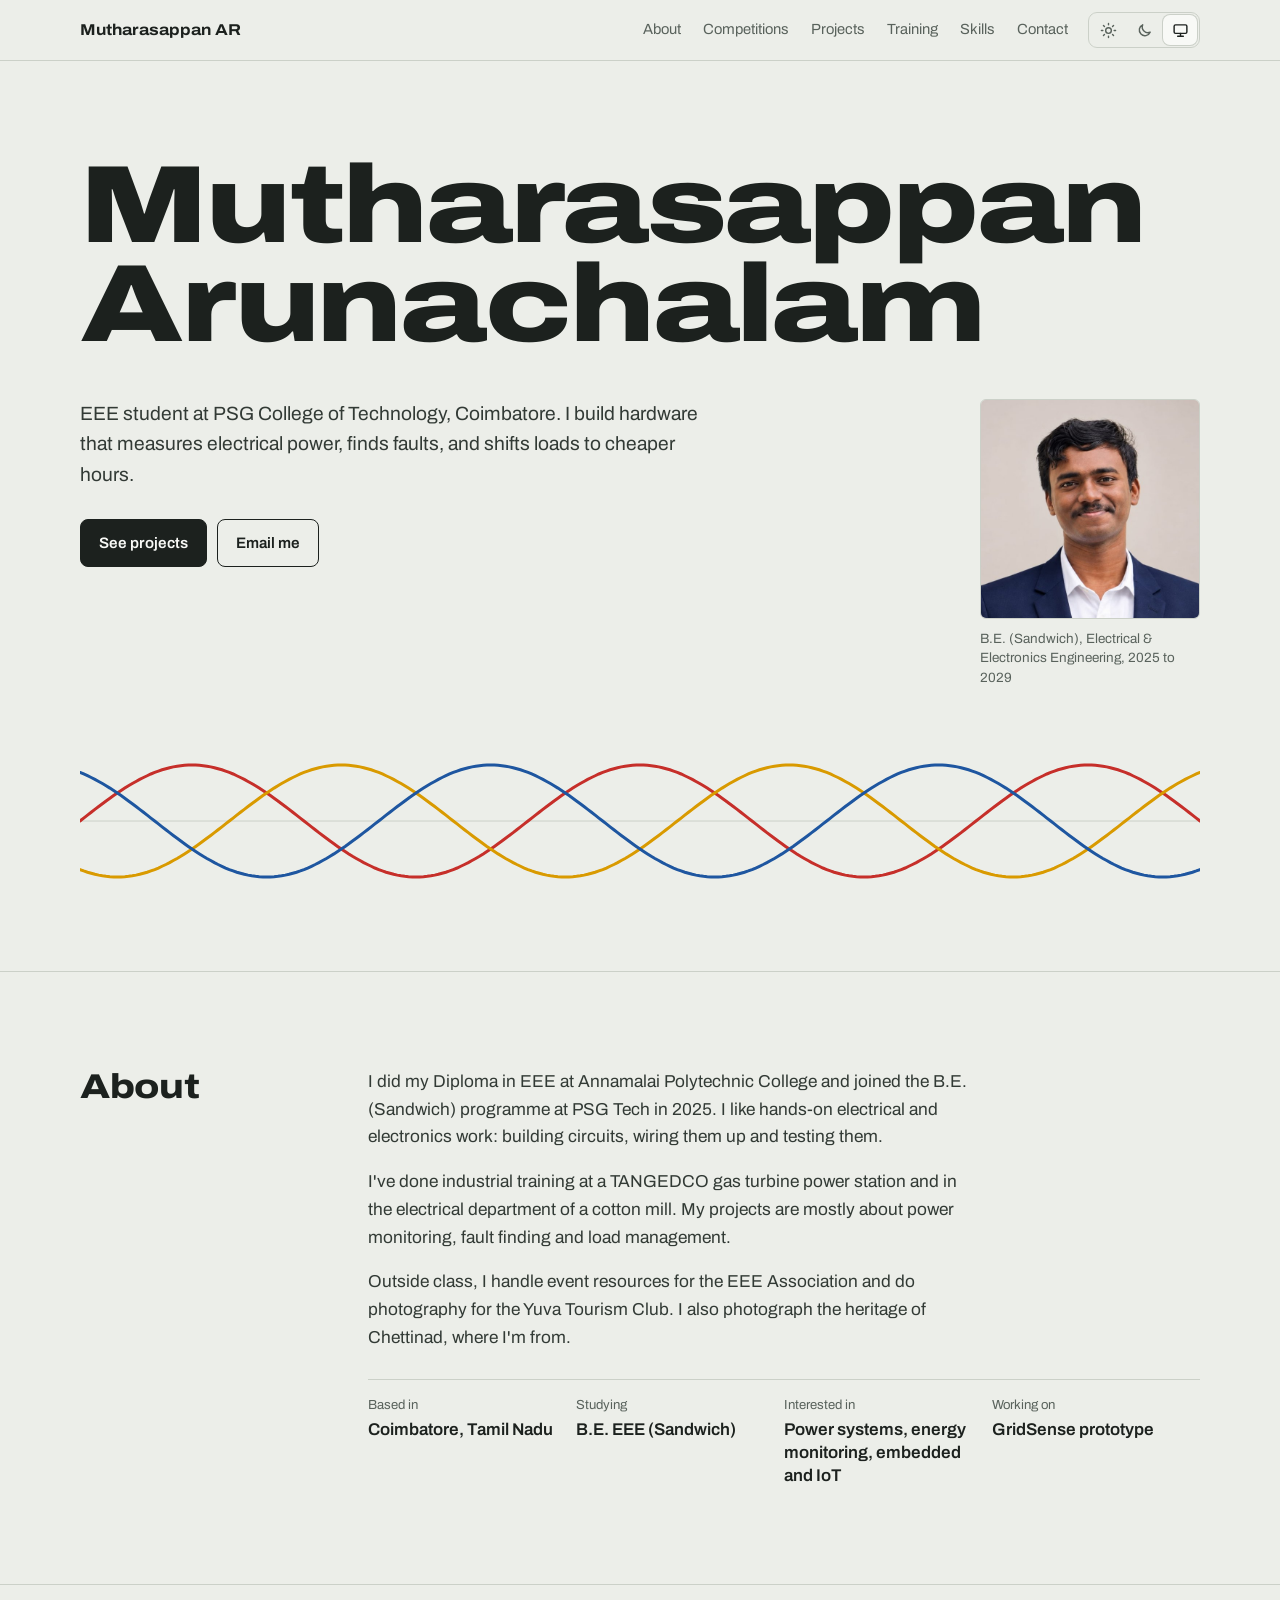
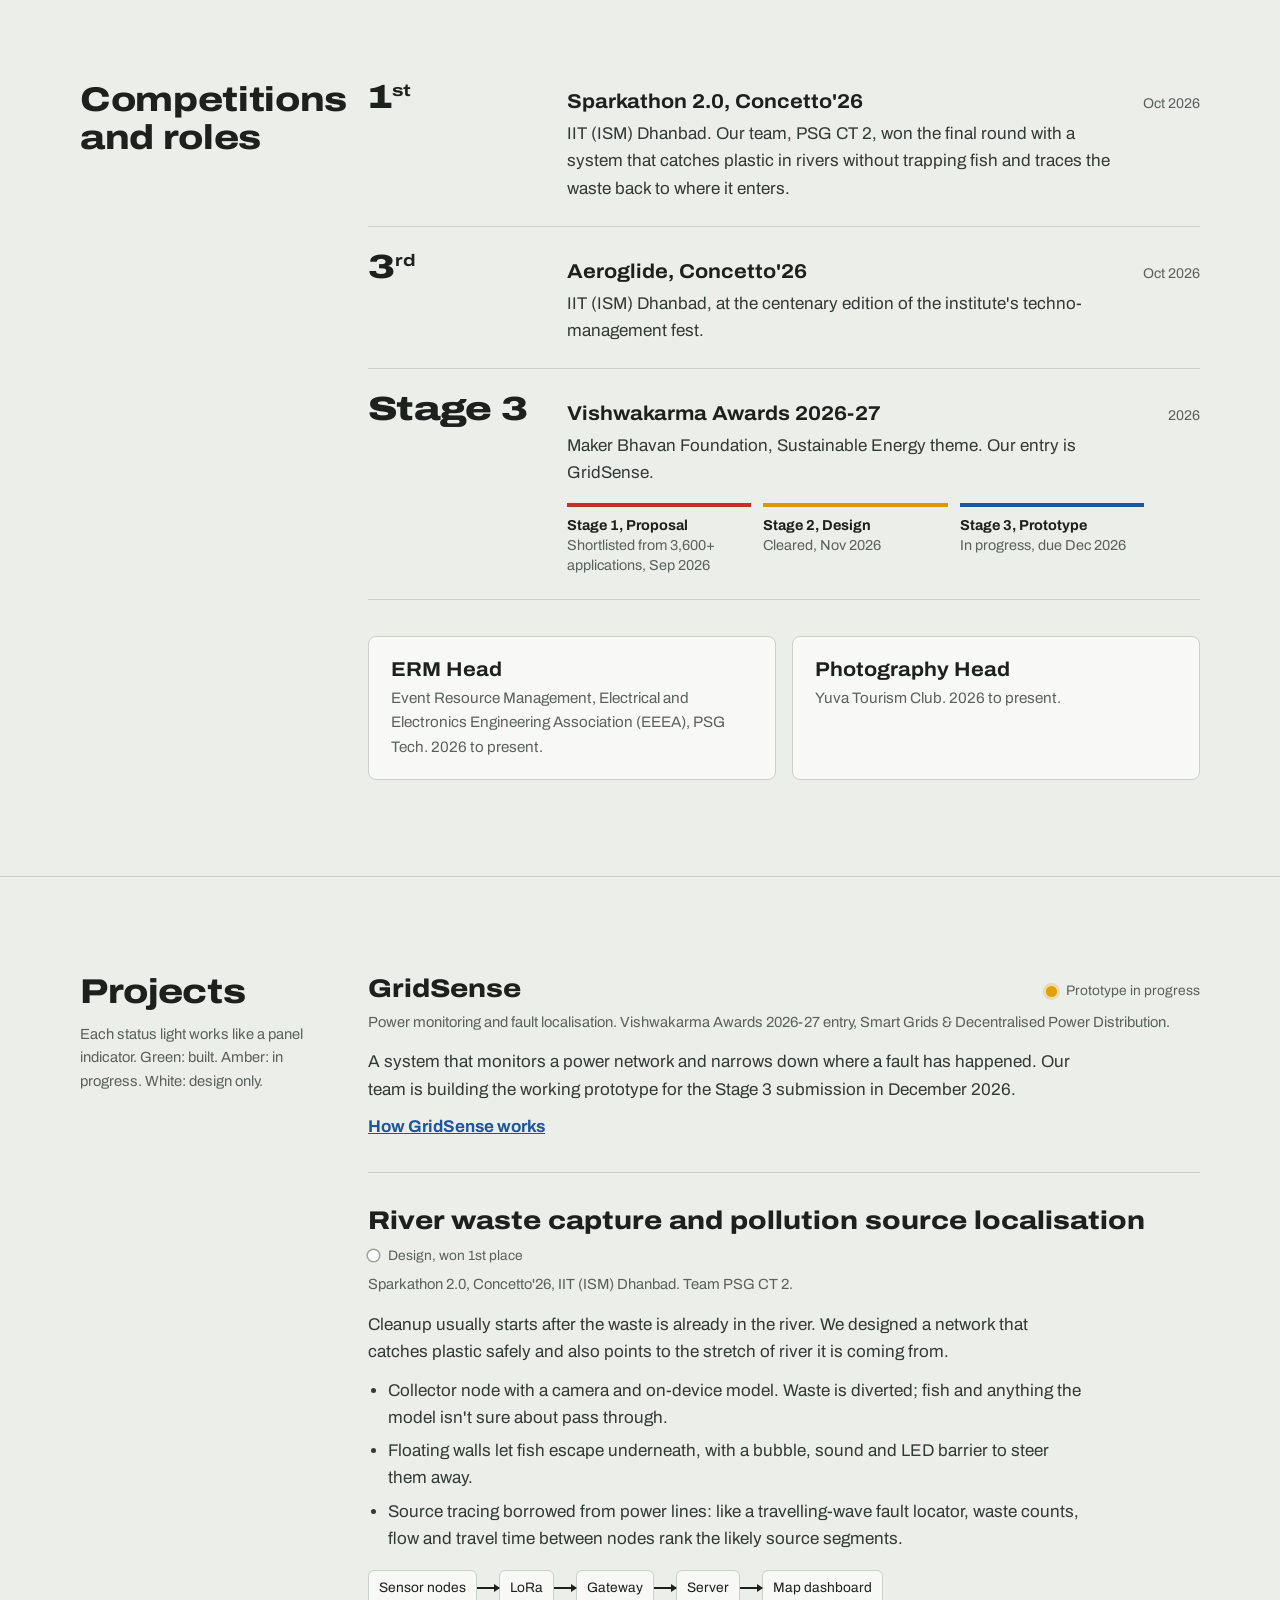
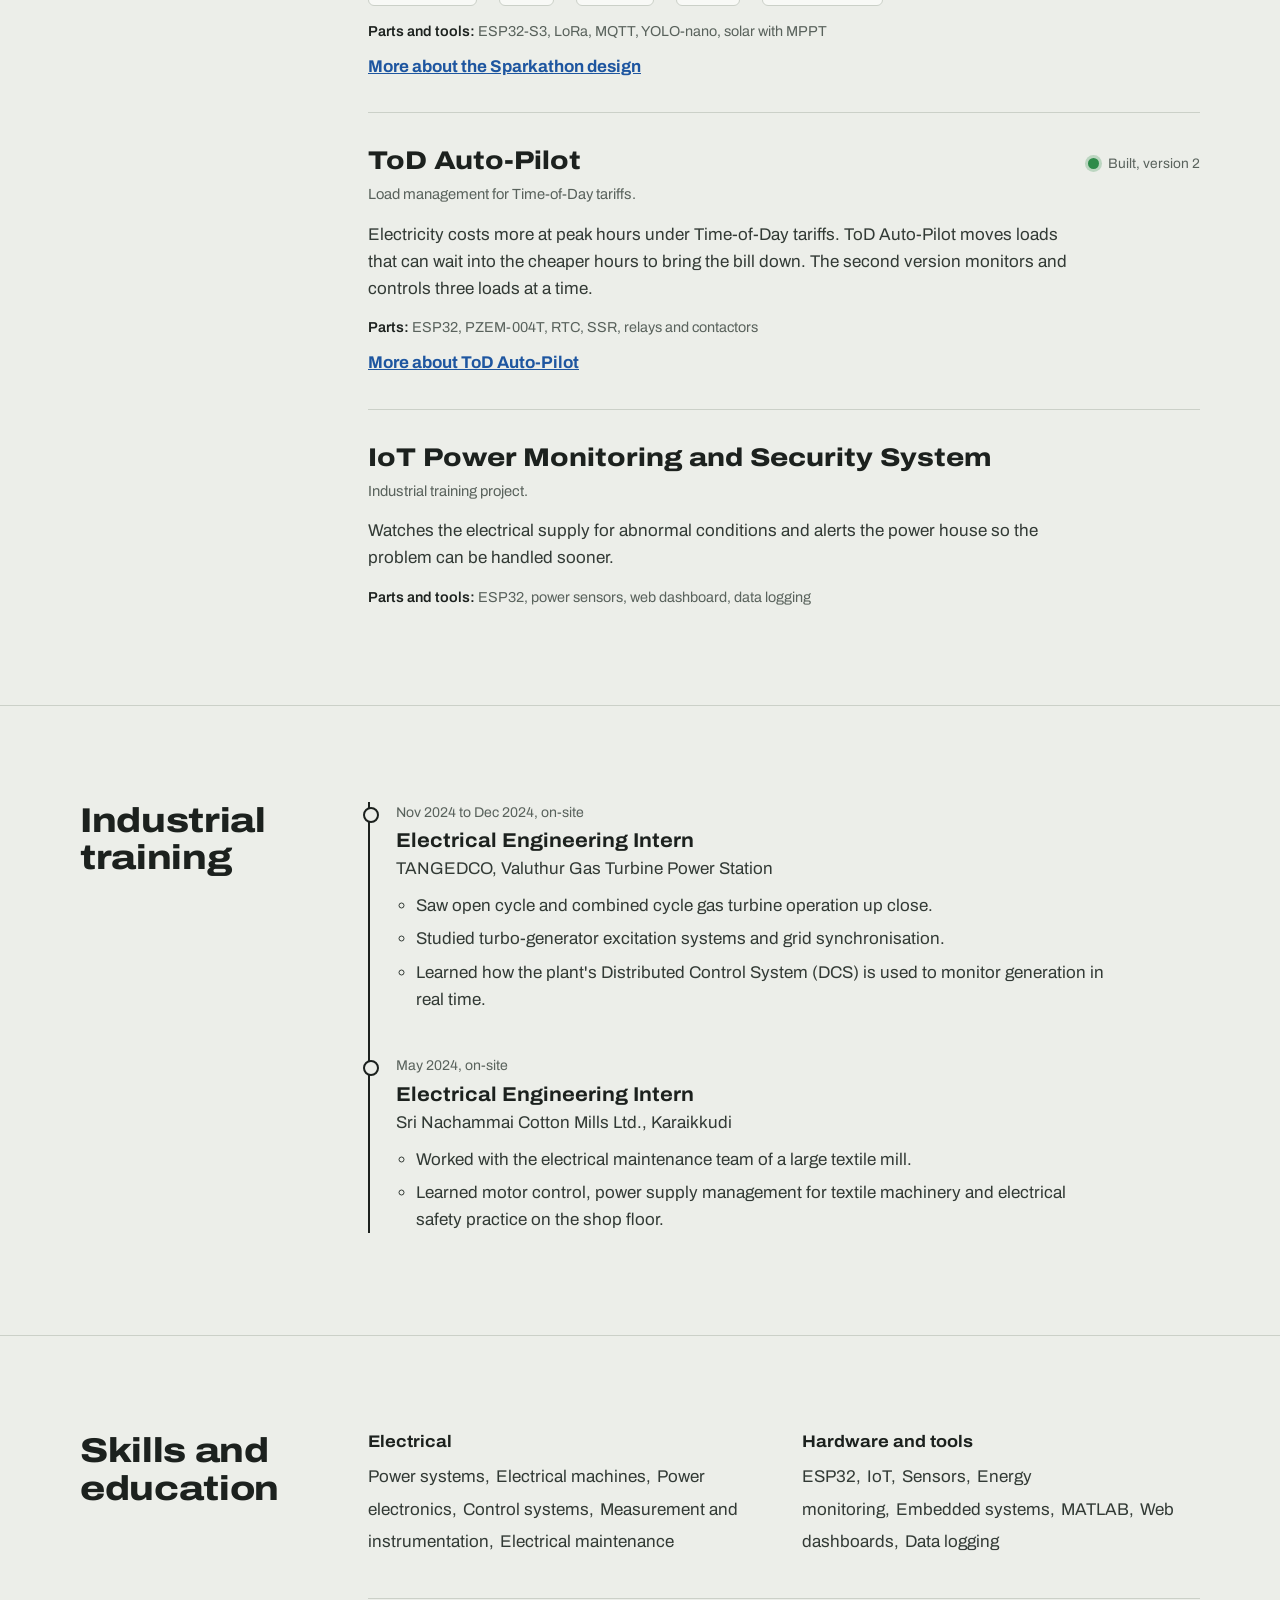
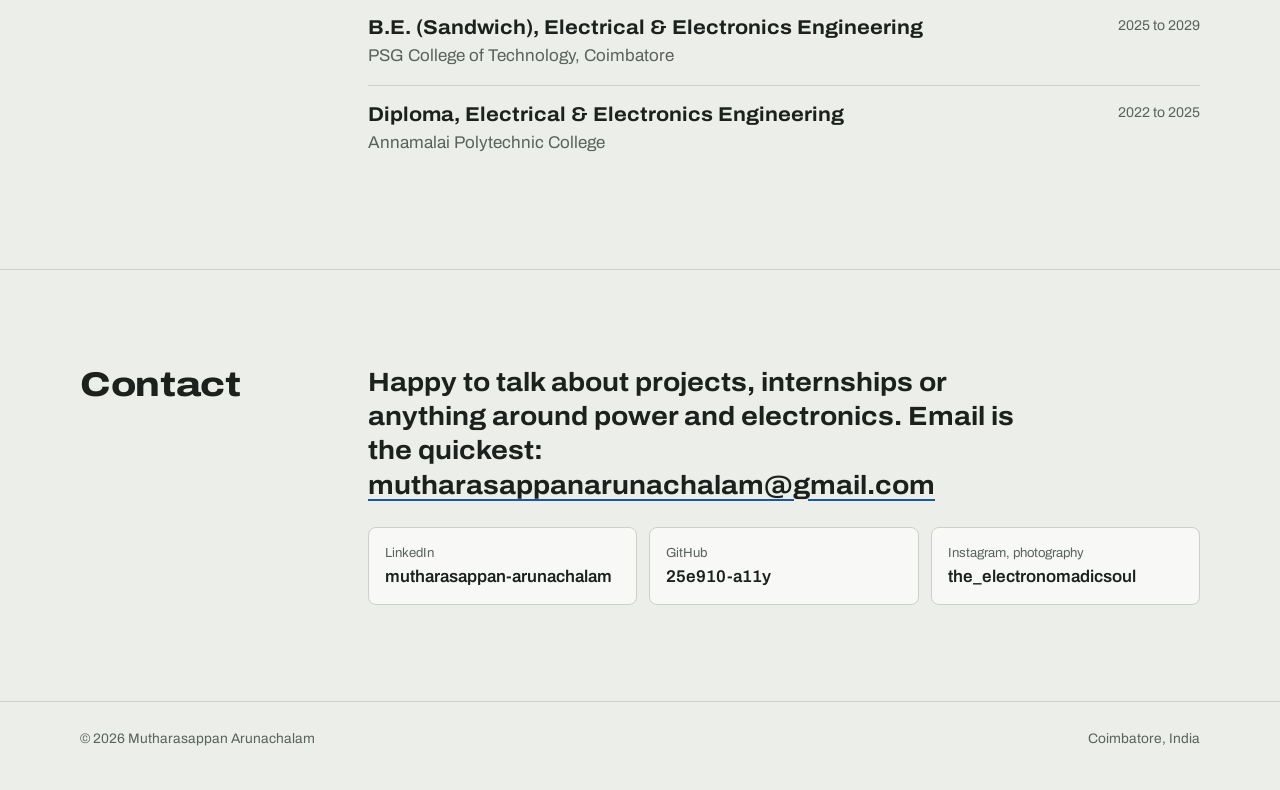
==== commit ac80ae06: "Add a page for each project: GridSense, ToD Auto-Pilot, Sparkathon river-waste design Each page has " ====
--- a/index.html
+++ b/index.html
@@ -35,12 +35,12 @@
     "@context": "https://schema.org",
     "@type": "ProfilePage",
     "url": "https://25e910-a11y.github.io/mutharasappan.github.io/",
-    "dateModified": "2026-11-23",
+    "dateModified": "2026-11-25",
     "mainEntity": {
       "@type": "Person",
       "@id": "https://25e910-a11y.github.io/mutharasappan.github.io/#person",
       "name": "Mutharasappan Arunachalam",
-      "alternateName": "Ar Mutharasappan",
+      "alternateName": ["Mutharasappan AR", "AR Mutharasappan"],
       "url": "https://25e910-a11y.github.io/mutharasappan.github.io/",
       "image": "https://25e910-a11y.github.io/mutharasappan.github.io/assets/photo.jpg",
       "description": "Electrical and Electronics Engineering student at PSG College of Technology, Coimbatore, working on power monitoring, fault finding and load management.",
@@ -169,6 +169,10 @@
     h1{margin:0;font-weight:850;font-variation-settings:"wdth" 125;
       font-size:clamp(1.6rem,calc((min(100vw,1200px) - 2*var(--gutter)) / 10.2),7rem);line-height:.9;letter-spacing:-.02em}
     h1 span{display:block}
+    .project h3 a{color:inherit;text-decoration:none}
+    .project h3 a:hover{text-decoration:underline}
+    .read-more{margin:10px 0 0;font-weight:700}
+    .read-more a{color:var(--b)}
     .intro{margin:0;max-width:34em;font-size:clamp(1.05rem,1.6vw,1.2rem);color:var(--text)}
     .actions{display:flex;flex-wrap:wrap;gap:10px;margin-top:28px}
     .btn{display:inline-block;padding:11px 18px;border-radius:8px;border:1.5px solid var(--ink);text-decoration:none;font-weight:600;font-size:.95rem;transition:background .15s,color .15s}
@@ -335,7 +339,7 @@
 
 <main id="main">
   <div class="hero wrap" id="top">
-    <h1><span>Mutharasappan</span><span>Arunachalam</span></h1>
+    <h1><span>Mutharasappan</span> <span>Arunachalam</span></h1>
     <div class="hero-grid">
       <div>
         <p class="intro">EEE student at PSG College of Technology, Coimbatore. I build hardware that measures electrical power, finds faults, and shifts loads to cheaper hours.</p>
@@ -438,16 +442,17 @@
       <div class="sec-body">
         <article class="project">
           <div class="project-head">
-            <h3>GridSense</h3>
+            <h3><a href="projects/gridsense/">GridSense</a></h3>
             <span class="lamp progress">Prototype in progress</span>
           </div>
           <p class="context">Power monitoring and fault localisation. Vishwakarma Awards 2026-27 entry, Smart Grids &amp; Decentralised Power Distribution.</p>
           <p class="desc">A system that monitors a power network and narrows down where a fault has happened. Our team is building the working prototype for the Stage 3 submission in December 2026.</p>
+          <p class="read-more"><a href="projects/gridsense/">How GridSense works</a></p>
         </article>
 
         <article class="project">
           <div class="project-head">
-            <h3>River waste capture and pollution source localisation</h3>
+            <h3><a href="projects/river-waste-sparkathon/">River waste capture and pollution source localisation</a></h3>
             <span class="lamp design">Design, won 1st place</span>
           </div>
           <p class="context">Sparkathon 2.0, Concetto'26, IIT (ISM) Dhanbad. Team PSG CT 2.</p>
@@ -461,16 +466,18 @@
             <span>Sensor nodes</span><i></i><span>LoRa</span><i></i><span>Gateway</span><i></i><span>Server</span><i></i><span>Map dashboard</span>
           </div>
           <p class="parts"><b>Parts and tools:</b> ESP32-S3, LoRa, MQTT, YOLO-nano, solar with MPPT</p>
+          <p class="read-more"><a href="projects/river-waste-sparkathon/">More about the Sparkathon design</a></p>
         </article>
 
         <article class="project">
           <div class="project-head">
-            <h3>ToD Auto-Pilot</h3>
+            <h3><a href="projects/tod-auto-pilot/">ToD Auto-Pilot</a></h3>
             <span class="lamp built">Built, version 2</span>
           </div>
           <p class="context">Load management for Time-of-Day tariffs.</p>
           <p class="desc">Electricity costs more at peak hours under Time-of-Day tariffs. ToD Auto-Pilot moves loads that can wait into the cheaper hours to bring the bill down. The second version monitors and controls three loads at a time.</p>
           <p class="parts"><b>Parts:</b> ESP32, PZEM-004T, RTC, SSR, relays and contactors</p>
+          <p class="read-more"><a href="projects/tod-auto-pilot/">More about ToD Auto-Pilot</a></p>
         </article>
 
         <article class="project">
